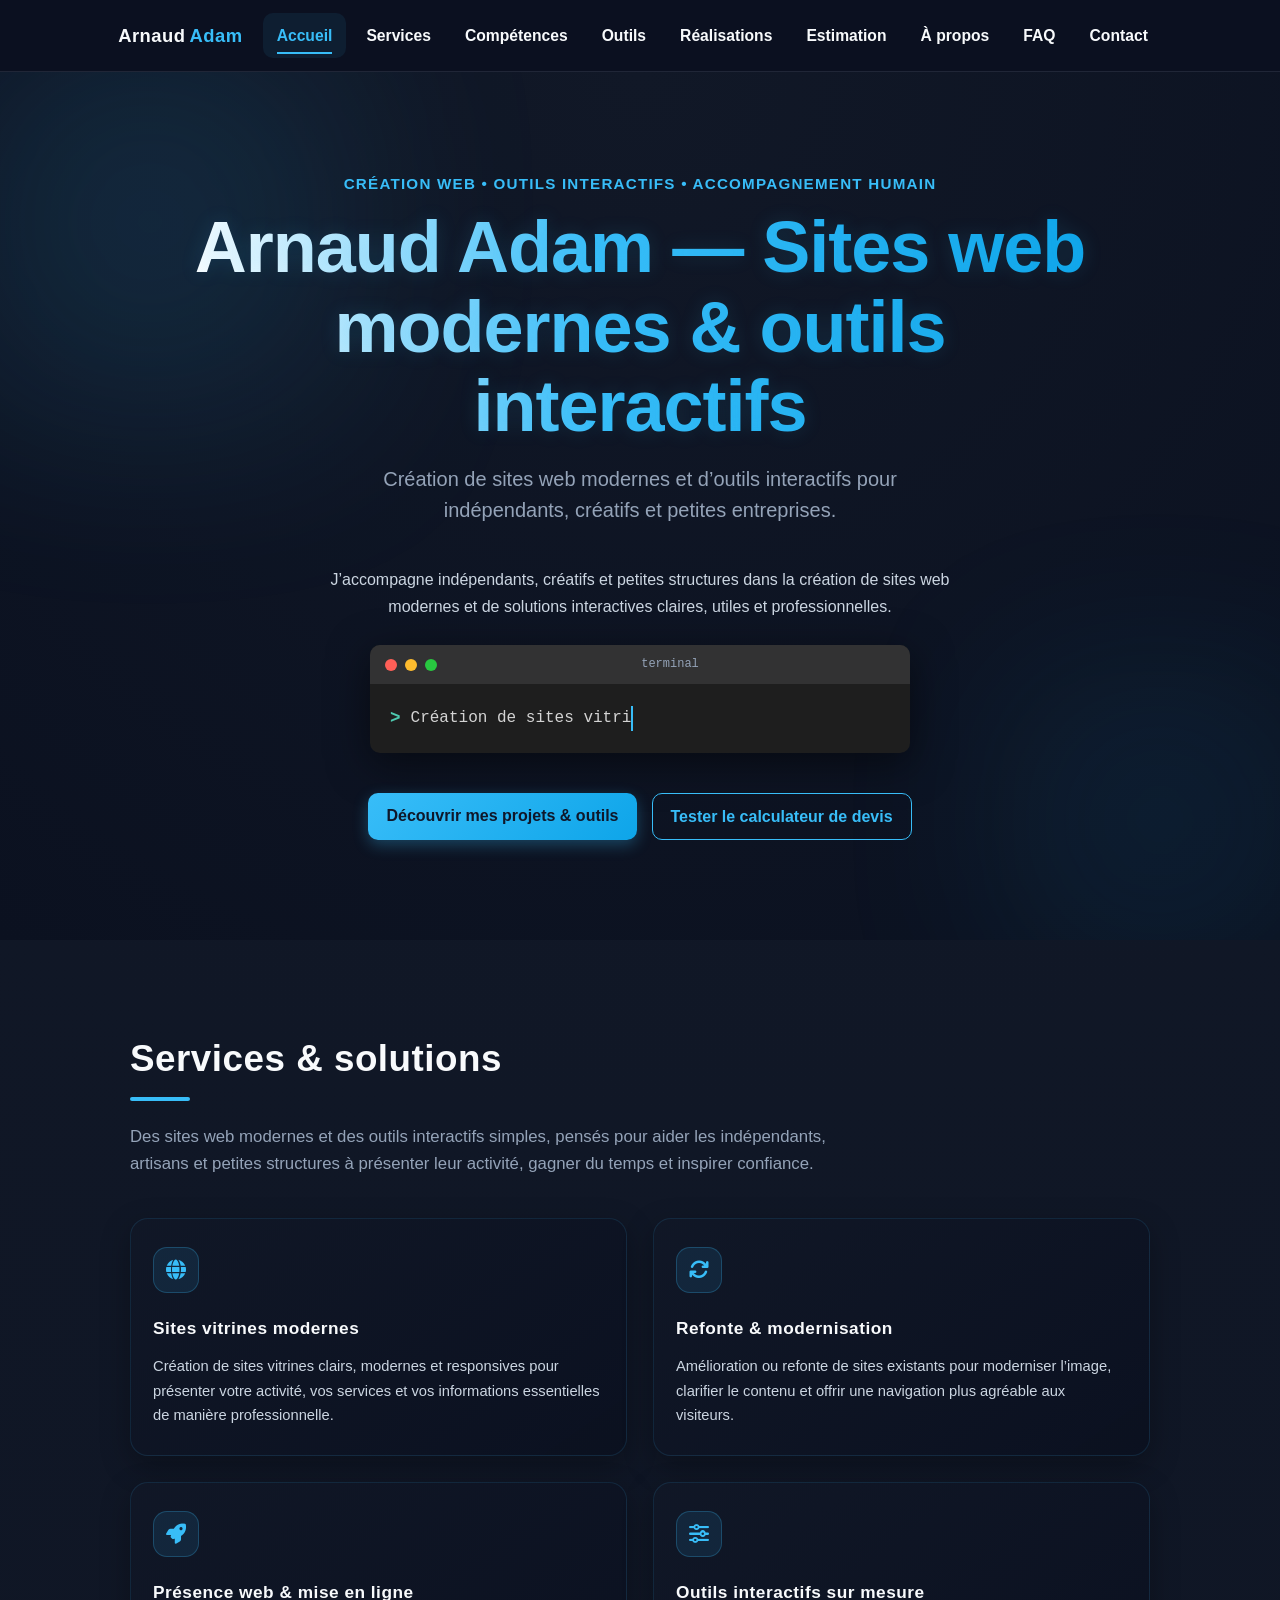
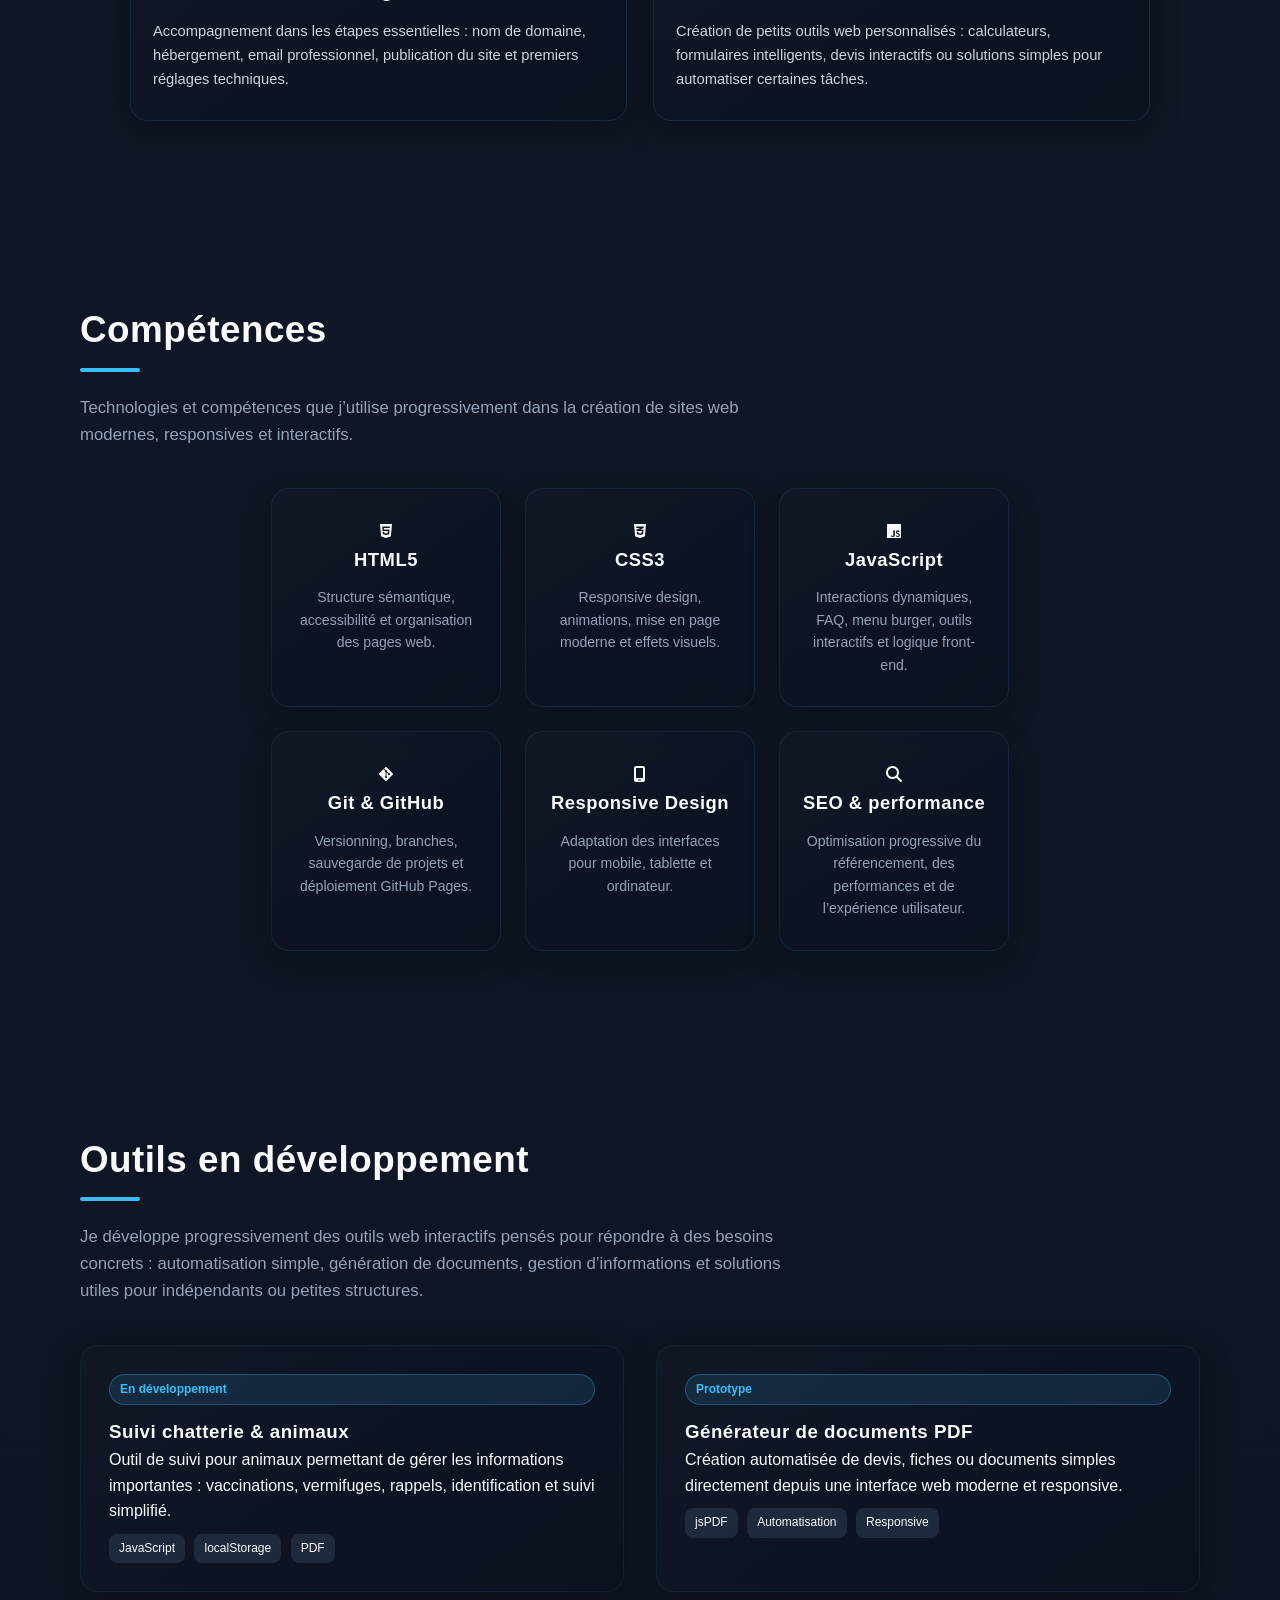
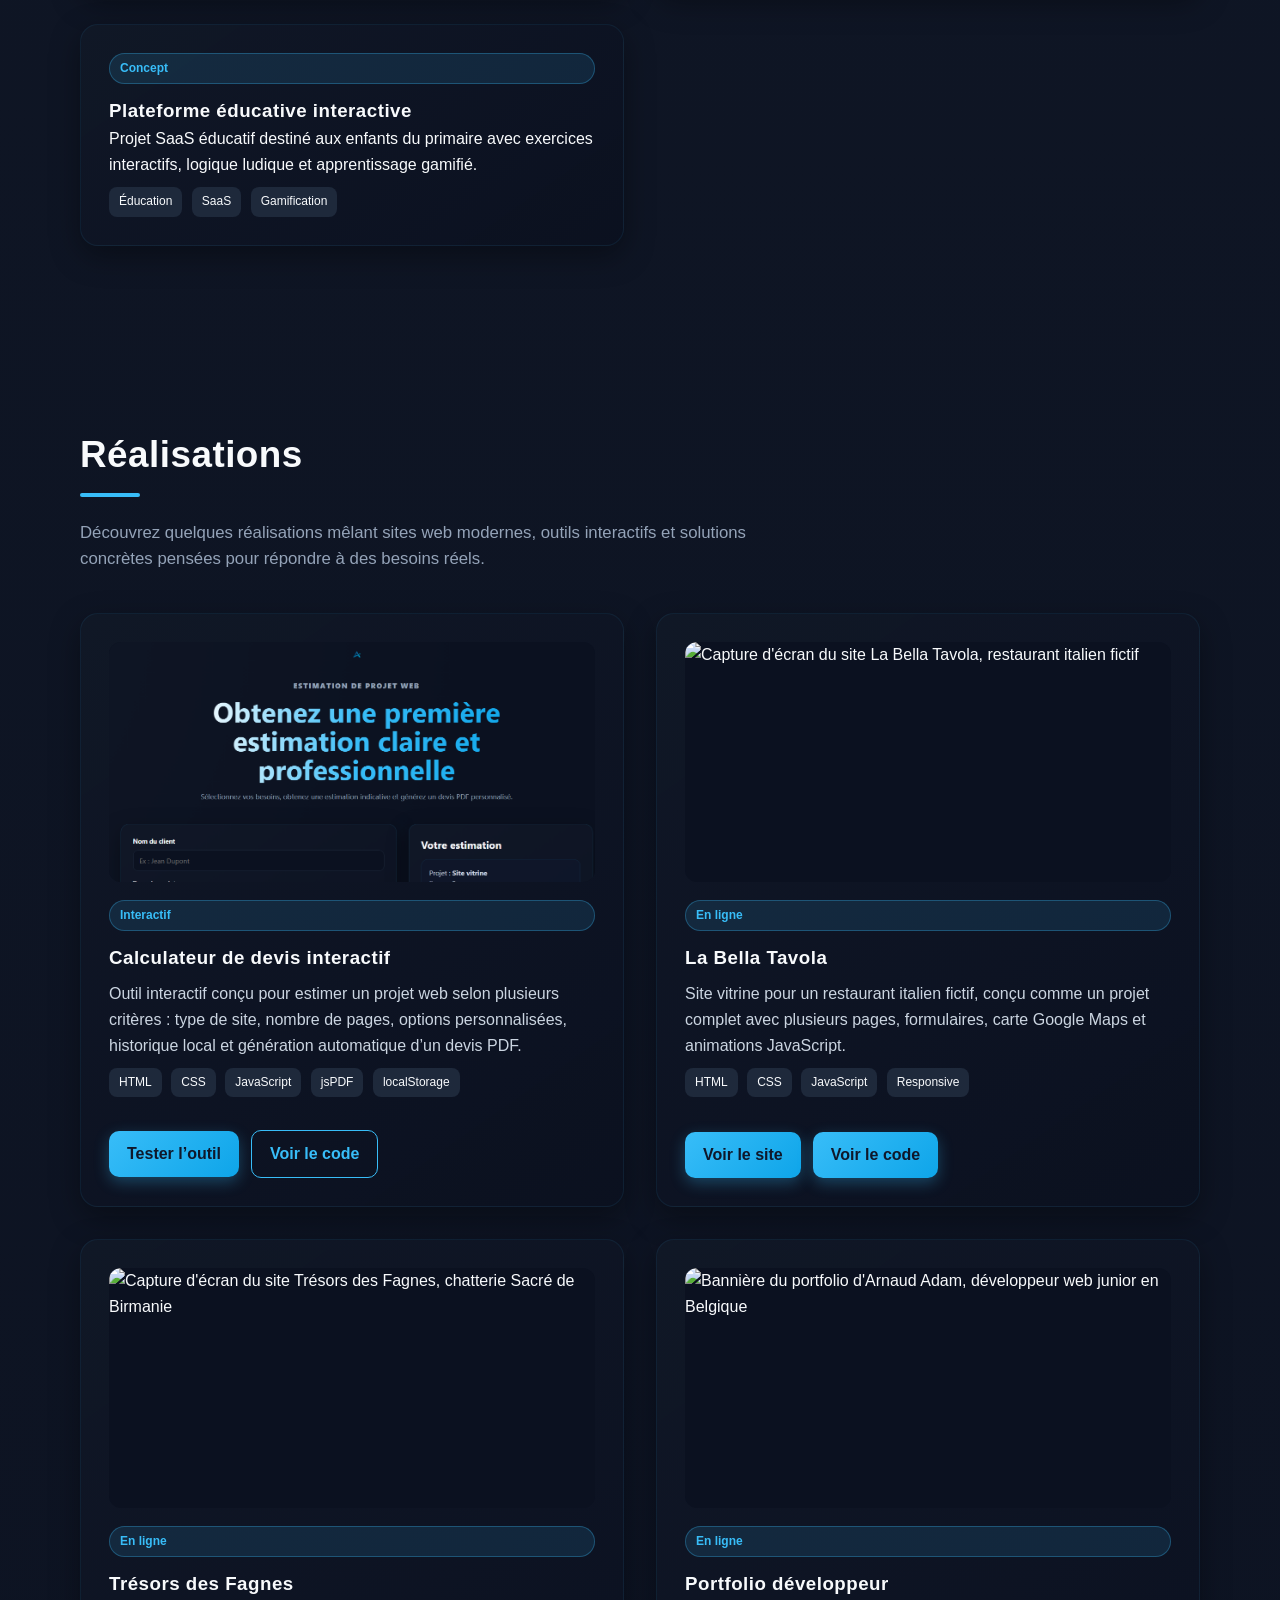
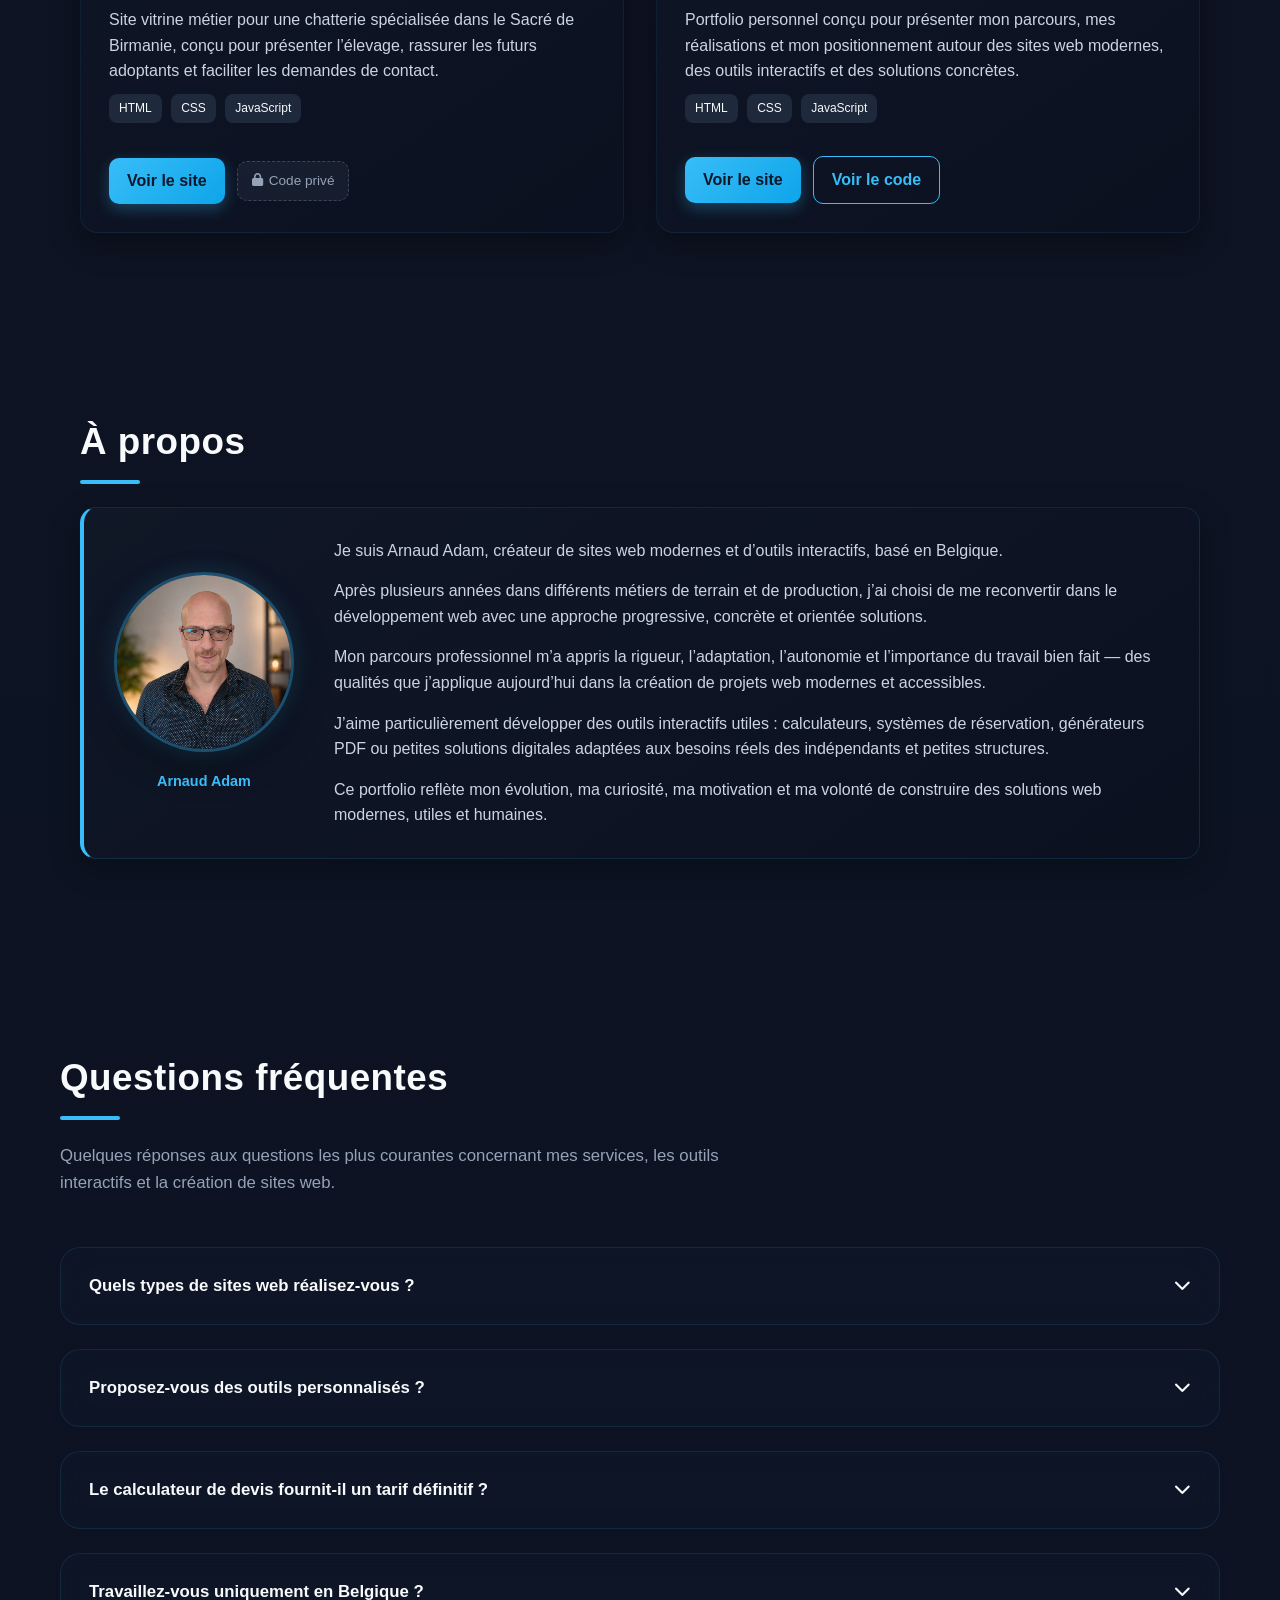
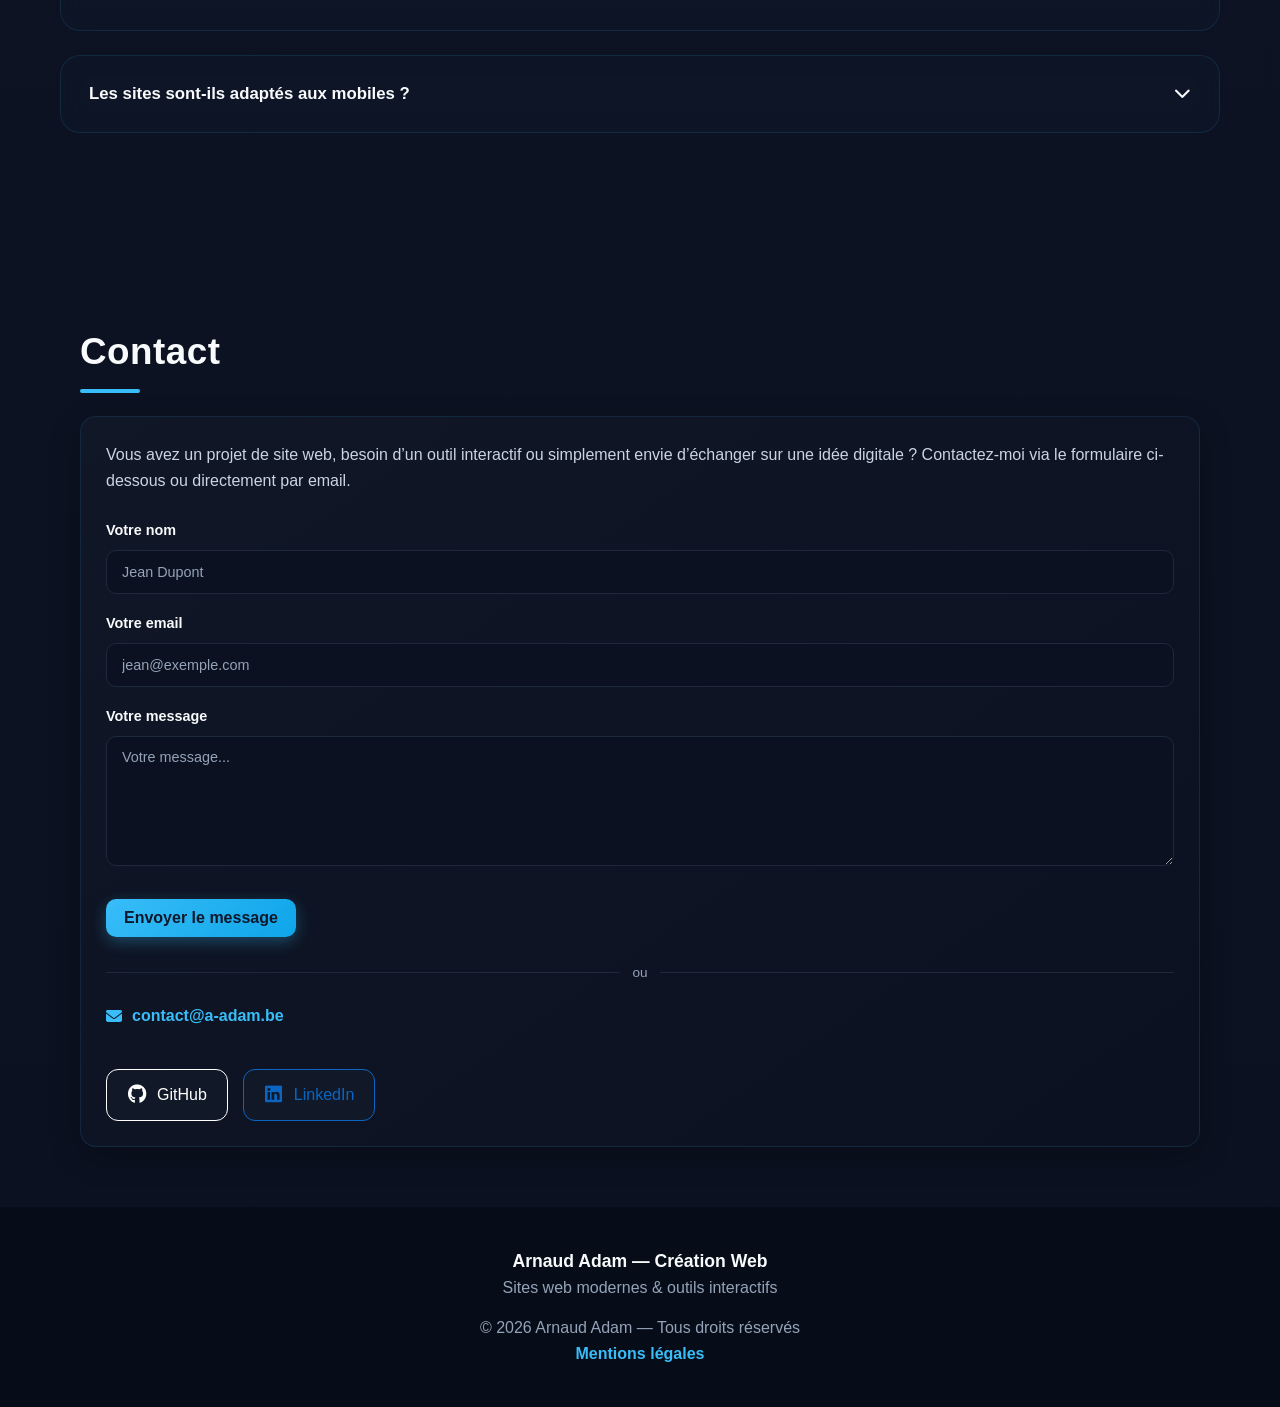
==== index.html @ 051782c7 "Ameliore le footer et la section contact" ====
<!DOCTYPE html>
<html lang="fr">

<head>
  <meta charset="UTF-8">
  <meta name="viewport" content="width=device-width, initial-scale=1.0">

  <title>Arnaud Adam — Création de sites web modernes et outils interactifs</title>

  <meta name="description"
    content="Création de sites web modernes et outils interactifs pour indépendants, créatifs et petites entreprises. Portfolio d’Arnaud Adam : projets web, design responsive et solutions digitales personnalisées.">

  <meta name="author" content="Arnaud Adam">
  <meta name="robots" content="index, follow">

  <link rel="canonical" href="https://a-adam.be/">

  <!-- Open Graph -->
  <meta property="og:title" content="Arnaud Adam — Développeur web junior en Belgique">
  <meta property="og:description"
    content="Création de sites web modernes et outils interactifs pour indépendants, créatifs et petites entreprises.">
  <meta property="og:type" content="website">
  <meta property="og:url" content="https://a-adam.be/">
  <meta property="og:image" content="https://a-adam.be/images/site-portfolio-preview.png">

  <!-- Twitter / X Card -->
  <meta name="twitter:card" content="summary_large_image">
  <meta name="twitter:title" content="Arnaud Adam — Sites web modernes & outils interactifs">
  <meta name="twitter:description"
    content="Création de sites web modernes et outils interactifs pour indépendants, créatifs et petites entreprises.">
  <meta name="twitter:image" content="https://a-adam.be/images/site-portfolio-preview.png">

  <link rel="icon" type="image/x-icon" href="favicon.ico">
  <link rel="preconnect" href="https://cdnjs.cloudflare.com">
  <link rel="dns-prefetch" href="https://cdnjs.cloudflare.com">
  <link rel="stylesheet" href="https://cdnjs.cloudflare.com/ajax/libs/font-awesome/6.5.0/css/all.min.css">
  <link rel="stylesheet" href="style.css">
</head>

<body>

  <nav class="navbar" aria-label="Navigation principale">
    <a href="#apropos" class="logo logo-text">
      Arnaud<span>Adam</span>
    </a>

    <button class="menu-toggle" aria-label="Ouvrir le menu">
      <i class="fa-solid fa-bars"></i>
    </button>

    <div class="nav-links">
      <a href="#accueil">Accueil</a>
      <a href="#services">Services</a>
      <a href="#competences">Compétences</a>
      <a href="#outils">Outils</a>
      <a href="#projets">Réalisations</a>
      <a href="devis.html">Estimation</a>
      <a href="#apropos">À propos</a>
      <a href="#faq">FAQ</a>
      <a href="#contact">Contact</a>
    </div>
  </nav>

  <header id="accueil" class="hero">
    <div class="hero-content">
      <p class="hero-kicker">Création web • Outils interactifs • Accompagnement humain</p>
      <h1 class="hero-title">Arnaud Adam — Sites web modernes & outils interactifs</h1>

      <p class="hero-subtitle">
        Création de sites web modernes et d’outils interactifs pour indépendants, créatifs et petites entreprises.
      </p>

      <p class="hero-description">
        J’accompagne indépendants, créatifs et petites structures dans la création
        de sites web modernes et de solutions interactives claires, utiles et professionnelles.
      </p>

      <div class="terminal">
        <div class="terminal-barre">
          <span class="terminal-point rouge"></span>
          <span class="terminal-point jaune"></span>
          <span class="terminal-point vert"></span>
          <span class="terminal-titre">terminal</span>
        </div>

        <div class="terminal-corps">
          <span class="terminal-prompt">&gt;</span>
          <span class="typing"></span>
        </div>
      </div>

      <div class="hero-buttons">
        <a href="#projets" class="btn hero-btn">Découvrir mes projets & outils</a>
        <a href="devis.html" class="btn btn-secondary">Tester le calculateur de devis</a>
      </div>
    </div>
  </header>

  <section id="services" class="services-section">
    <h2>Services & solutions</h2>
    <p class="section-intro">
      Des sites web modernes et des outils interactifs simples, pensés pour aider les indépendants,
      artisans et petites structures à présenter leur activité, gagner du temps et inspirer confiance.
    </p>

    <div class="services-grid">
      <article class="service-card">
        <div class="service-icon">
          <i class="fa-solid fa-globe"></i>
        </div>
        <h3>Sites vitrines modernes</h3>
        <p>
          Création de sites vitrines clairs, modernes et responsives pour présenter votre activité,
          vos services et vos informations essentielles de manière professionnelle.
        </p>
      </article>

      <article class="service-card">
        <div class="service-icon">
          <i class="fa-solid fa-arrows-rotate"></i>
        </div>
        <h3>Refonte & modernisation</h3>
        <p>
          Amélioration ou refonte de sites existants pour moderniser l’image, clarifier le contenu
          et offrir une navigation plus agréable aux visiteurs.
        </p>
      </article>

      <article class="service-card">
        <div class="service-icon">
          <i class="fa-solid fa-rocket"></i>
        </div>
        <h3>Présence web & mise en ligne</h3>
        <p>
          Accompagnement dans les étapes essentielles : nom de domaine, hébergement,
          email professionnel, publication du site et premiers réglages techniques.
        </p>
      </article>

      <article class="service-card">
        <div class="service-icon">
          <i class="fa-solid fa-sliders"></i>
        </div>
        <h3>Outils interactifs sur mesure</h3>
        <p>
          Création de petits outils web personnalisés : calculateurs, formulaires intelligents,
          devis interactifs ou solutions simples pour automatiser certaines tâches.
        </p>
      </article>
    </div>
  </section>

  <main>

    <section id="competences">
      <h2>Compétences</h2>

      <p class="section-intro">
        Technologies et compétences que j’utilise progressivement dans la création
        de sites web modernes, responsives et interactifs.
      </p>

      <div class="skills-grid">

        <article class="skill-card">
          <i class="fa-brands fa-html5"></i>
          <h3>HTML5</h3>
          <p>Structure sémantique, accessibilité et organisation des pages web.</p>
        </article>

        <article class="skill-card">
          <i class="fa-brands fa-css3-alt"></i>
          <h3>CSS3</h3>
          <p>Responsive design, animations, mise en page moderne et effets visuels.</p>
        </article>

        <article class="skill-card">
          <i class="fa-brands fa-js"></i>
          <h3>JavaScript</h3>
          <p>Interactions dynamiques, FAQ, menu burger, outils interactifs et logique front-end.</p>
        </article>

        <article class="skill-card">
          <i class="fa-brands fa-git-alt"></i>
          <h3>Git & GitHub</h3>
          <p>Versionning, branches, sauvegarde de projets et déploiement GitHub Pages.</p>
        </article>

        <article class="skill-card">
          <i class="fa-solid fa-mobile-screen"></i>
          <h3>Responsive Design</h3>
          <p>Adaptation des interfaces pour mobile, tablette et ordinateur.</p>
        </article>

        <article class="skill-card">
          <i class="fa-solid fa-magnifying-glass"></i>
          <h3>SEO & performance</h3>
          <p>Optimisation progressive du référencement, des performances et de l’expérience utilisateur.</p>
        </article>

      </div>
    </section>

    <section id="outils">
      <h2>Outils en développement</h2>

      <p class="section-intro">
        Je développe progressivement des outils web interactifs pensés pour répondre
        à des besoins concrets : automatisation simple, génération de documents,
        gestion d’informations et solutions utiles pour indépendants ou petites structures.
      </p>

      <div class="projects-grid">

        <article class="project-card">
          <span class="status">En développement</span>

          <h3>Suivi chatterie & animaux</h3>

          <p>
            Outil de suivi pour animaux permettant de gérer les informations importantes :
            vaccinations, vermifuges, rappels, identification et suivi simplifié.
          </p>

          <div class="tags">
            <span>JavaScript</span>
            <span>localStorage</span>
            <span>PDF</span>
          </div>
        </article>

        <article class="project-card">
          <span class="status">Prototype</span>

          <h3>Générateur de documents PDF</h3>

          <p>
            Création automatisée de devis, fiches ou documents simples directement
            depuis une interface web moderne et responsive.
          </p>

          <div class="tags">
            <span>jsPDF</span>
            <span>Automatisation</span>
            <span>Responsive</span>
          </div>
        </article>

        <article class="project-card">
          <span class="status">Concept</span>

          <h3>Plateforme éducative interactive</h3>

          <p>
            Projet SaaS éducatif destiné aux enfants du primaire avec exercices
            interactifs, logique ludique et apprentissage gamifié.
          </p>

          <div class="tags">
            <span>Éducation</span>
            <span>SaaS</span>
            <span>Gamification</span>
          </div>
        </article>

      </div>
    </section>

    <section id="projets">
      <h2>Réalisations</h2>
      <p class="section-intro">
        Découvrez quelques réalisations mêlant sites web modernes, outils interactifs
        et solutions concrètes pensées pour répondre à des besoins réels.
      </p>

      <div class="projects-grid">

        <!-- Carte 1 — Calculateur de devis -->
        <div class="card project-card">
          <div class="project-image">
            <img src="images/image-calculateur-devis.png"
              alt="Capture d'écran du calculateur de devis interactif pour projets web" loading="lazy" width="800"
              height="450">

            <div class="project-overlay">
              <a href="devis.html" class="overlay-btn">Tester l’outil</a>
            </div>
          </div>

          <span class="status">Interactif</span>

          <h3>Calculateur de devis interactif</h3>

          <p>
            Outil interactif conçu pour estimer un projet web selon plusieurs critères :
            type de site, nombre de pages, options personnalisées, historique local et
            génération automatique d’un devis PDF.
          </p>

          <div class="tags">
            <span>HTML</span>
            <span>CSS</span>
            <span>JavaScript</span>
            <span>jsPDF</span>
            <span>localStorage</span>
          </div>

          <div class="project-actions">
            <a href="devis.html" class="btn">Tester l’outil</a>

            <a href="https://github.com/adam-arnaud/portfolio" target="_blank" rel="noopener noreferrer"
              class="btn btn-secondary">
              Voir le code
            </a>
          </div>
        </div>

        <!--Carte 2 - La Bella Tavola  -->
        <div class="card project-card">
          <div class="project-image">
            <img src="images/site-la-bella-tavola.png"
              alt="Capture d'écran du site La Bella Tavola, restaurant italien fictif" loading="lazy" width="800"
              height="450">
            <div class="project-overlay">
              <a href="https://adam-arnaud.github.io/la-bella-tavola/" target="_blank" rel="noopener noreferrer"
                class="overlay-btn">Voir le site</a>
            </div>
          </div>
          <span class="status">En ligne</span>
          <h3>La Bella Tavola</h3>
          <p>
            Site vitrine pour un restaurant italien fictif, conçu comme un projet complet
            avec plusieurs pages, formulaires, carte Google Maps et animations JavaScript.
          </p>
          <div class="tags">
            <span>HTML</span>
            <span>CSS</span>
            <span>JavaScript</span>
            <span>Responsive</span>
          </div>
          <div class="project-actions">
            <a href="https://adam-arnaud.github.io/la-bella-tavola/" target="_blank" rel="noopener noreferrer"
              class="btn">Voir le site</a>
            <a href="https://github.com/adam-arnaud/la-bella-tavola" target="_blank" rel="noopener noreferrer"
              class="btn">Voir le code</a>
          </div>
        </div>

        <!-- Carte 3 — Trésors des Fagnes -->
        <div class="card project-card">
          <div class="project-image">
            <img src="images/site-tresors-des-fagnes.png"
              alt="Capture d'écran du site Trésors des Fagnes, chatterie Sacré de Birmanie" loading="lazy" width="800"
              height="450">
            <div class="project-overlay">
              <a href="https://adam-arnaud.github.io/tresors-des-fagnes/" target="_blank" rel="noopener noreferrer"
                class="overlay-btn">Voir le site</a>
            </div>
          </div>
          <span class="status">En ligne</span>
          <h3>Trésors des Fagnes</h3>
          <p>
            Site vitrine métier pour une chatterie spécialisée dans le Sacré de Birmanie,
            conçu pour présenter l’élevage, rassurer les futurs adoptants et faciliter les demandes de contact.
          </p>
          <div class="tags">
            <span>HTML</span>
            <span>CSS</span>
            <span>JavaScript</span>
          </div>
          <div class="project-actions">
            <a href="https://adam-arnaud.github.io/tresors-des-fagnes/" target="_blank" rel="noopener noreferrer"
              class="btn">Voir le site</a>
            <span class="badge-private" title="Le code source de ce projet n'est pas public">
              <i class="fa-solid fa-lock"></i> Code privé
            </span>
          </div>
        </div>

        <!-- Carte 4 — Portfolio développeur -->
        <div class="card project-card">
          <div class="project-image">
            <img src="images/site-portfolio-preview.png"
              alt="Bannière du portfolio d'Arnaud Adam, développeur web junior en Belgique" loading="lazy" width="800"
              height="450">
            <div class="project-overlay">
              <a href="https://github.com/adam-arnaud/portfolio" target="_blank" rel="noopener noreferrer"
                class="overlay-btn">Voir le code</a>
            </div>
          </div>
          <span class="status">En ligne</span>
          <h3>Portfolio développeur</h3>
          <p>
            Portfolio personnel conçu pour présenter mon parcours, mes réalisations et mon positionnement
            autour des sites web modernes, des outils interactifs et des solutions concrètes.
          <div class="tags">
            <span>HTML</span>
            <span>CSS</span>
            <span>JavaScript</span>
          </div>
          <div class="project-actions">
            <a href="https://a-adam.be" target="_blank" rel="noopener noreferrer" class="btn">Voir le site</a>
            <a href="https://github.com/adam-arnaud/portfolio" target="_blank" rel="noopener noreferrer"
              class="btn btn-secondary">Voir le code</a>
          </div>
        </div>

      </div><!-- fin projects-grid -->
    </section>

    <section id="apropos">
      <h2>À propos</h2>

      <div class="about-card about-layout">

        <div class="about-avatar">
          <img src="images/photo-arnaud-adam.jpg" alt="Portrait d'Arnaud Adam" class="about-photo">
          <p class="avatar-label">Arnaud Adam</p>
        </div>

        <div class="about-text">
          <p>
            Je suis Arnaud Adam, créateur de sites web modernes et d’outils interactifs, basé en Belgique.
          </p>

          <p>
            Après plusieurs années dans différents métiers de terrain et de production,
            j’ai choisi de me reconvertir dans le développement web avec une approche progressive,
            concrète et orientée solutions.
          </p>

          <p>
            Mon parcours professionnel m’a appris la rigueur, l’adaptation, l’autonomie
            et l’importance du travail bien fait — des qualités que j’applique aujourd’hui
            dans la création de projets web modernes et accessibles.
          </p>

          <p>
            J’aime particulièrement développer des outils interactifs utiles :
            calculateurs, systèmes de réservation, générateurs PDF ou petites solutions
            digitales adaptées aux besoins réels des indépendants et petites structures.
          </p>

          <p>
            Ce portfolio reflète mon évolution, ma curiosité, ma motivation et ma volonté
            de construire des solutions web modernes, utiles et humaines.
          </p>
        </div>

      </div>
    </section>

    <section id="faq" class="faq-section">
      <div class="container">
        <h2>Questions fréquentes</h2>

        <p class="section-intro">
          Quelques réponses aux questions les plus courantes concernant mes services,
          les outils interactifs et la création de sites web.
        </p>

        <div class="faq-list">

          <div class="faq-item">
            <button class="faq-question" type="button">
              <span>Quels types de sites web réalisez-vous ?</span>
              <i class="fa-solid fa-chevron-down"></i>
            </button>
            <div class="faq-answer">
              <p>
                Je crée principalement des sites vitrines modernes, portfolios,
                pages de présentation et outils interactifs pour indépendants,
                créatifs et petites entreprises.
              </p>
            </div>
          </div>

          <div class="faq-item">
            <button class="faq-question" type="button">
              <span>Proposez-vous des outils personnalisés ?</span>
              <i class="fa-solid fa-chevron-down"></i>
            </button>
            <div class="faq-answer">
              <p>
                Oui. Je développe également des outils web interactifs simples :
                calculateurs, systèmes de réservation, générateurs PDF ou solutions
                adaptées à des besoins spécifiques.
              </p>
            </div>
          </div>

          <div class="faq-item">
            <button class="faq-question" type="button">
              <span>Le calculateur de devis fournit-il un tarif définitif ?</span>
              <i class="fa-solid fa-chevron-down"></i>
            </button>
            <div class="faq-answer">
              <p>
                Non. Le calculateur donne une estimation indicative afin d’aider à
                mieux visualiser le budget d’un projet web avant discussion plus détaillée.
              </p>
            </div>
          </div>

          <div class="faq-item">
            <button class="faq-question" type="button">
              <span>Travaillez-vous uniquement en Belgique ?</span>
              <i class="fa-solid fa-chevron-down"></i>
            </button>
            <div class="faq-answer">
              <p>
                Non. Je peux également collaborer à distance avec des clients situés
                au Luxembourg, en France ou dans d’autres régions francophones.
              </p>
            </div>
          </div>

          <div class="faq-item">
            <button class="faq-question" type="button">
              <span>Les sites sont-ils adaptés aux mobiles ?</span>
              <i class="fa-solid fa-chevron-down"></i>
            </button>
            <div class="faq-answer">
              <p>
                Oui. Tous les projets sont conçus avec une approche responsive afin
                d’offrir une expérience agréable sur ordinateur, tablette et smartphone.
              </p>
            </div>
          </div>

        </div>

      </div>
      </div>
    </section>

    <section id="contact">
      <h2>Contact</h2>
      <div class="contact-card">
        <p>
          Vous avez un projet de site web, besoin d’un outil interactif ou simplement envie d’échanger
          sur une idée digitale ? Contactez-moi via le formulaire ci-dessous ou directement par email.
        </p>

        <form action="https://formspree.io/f/mwvygyep" method="POST" class="contact-form">
          <div class="form-group">
            <label for="nom">Votre nom</label>
            <input type="text" id="nom" name="nom" placeholder="Jean Dupont" required>
          </div>
          <div class="form-group">
            <label for="email">Votre email</label>
            <input type="email" id="email" name="_replyto" placeholder="jean@exemple.com" required>
          </div>
          <div class="form-group">
            <label for="message">Votre message</label>
            <textarea id="message" name="message" rows="5" placeholder="Votre message..." required></textarea>
          </div>
          <button type="submit" class="btn">Envoyer le message</button>
        </form>

        <div class="contact-divider">ou</div>

        <a href="mailto:contact@a-adam.be" class="contact-link">
          <i class="fa-solid fa-envelope"></i>
          contact@a-adam.be
        </a>

        <div class="socials">
          <a href="https://github.com/adam-arnaud" target="_blank" rel="noopener noreferrer" class="social github">
            <i class="fa-brands fa-github"></i>
            <span>GitHub</span>
          </a>
          <a href="https://www.linkedin.com/in/arnaud-adam-331537408/" target="_blank" rel="noopener noreferrer"
            class="social linkedin">
            <i class="fa-brands fa-linkedin"></i>
            <span>LinkedIn</span>
          </a>
        </div>
      </div>
    </section>

  </main>

  <footer>
    <p><strong>Arnaud Adam — Création Web</strong></p>

    <p>Sites web modernes & outils interactifs</p>

    <p class="footer-legal">
      © 2026 Arnaud Adam — Tous droits réservés
    </p>

    <p>
      <a href="mentions-legales.html">Mentions légales</a>
    </p>
  </footer>
  <!-- Bouton retour en haut -->
  <button class="btn-top" id="btnTop" aria-label="Retour en haut">
    <i class="fa-solid fa-arrow-up"></i>
  </button>

  <script src="script.js"></script>
</body>

</html>
---- style.css ----
:root {
  /* ---------- COULEURS ---------- */
  --couleur-principale: #38bdf8;
  --couleur-principale-fonce: #0ea5e9;
  --couleur-principale-claire: #7dd3fc;

  --bg-sombre: #0b1120;
  --bg-moyen: #111827;
  --bg-nav: rgba(11, 17, 32, 0.92);
  --bg-footer: #070d18;

  --bordure: #1e293b;
  --bordure-claire: rgba(56, 189, 248, 0.12);

  --texte: #f8fafc;
  --texte-discret: #94a3b8;
  --texte-carte: #cbd5e1;

  /* ---------- DIMENSIONS ---------- */
  --largeur-contenu: 1200px;
  /* sections principales en desktop */
  --largeur-navbar: 1280px;
  /* navbar légèrement plus large */
  --largeur-hero: 900px;
  /* hero centré aéré (Option A) */
  --hauteur-nav: 90px;
  /* hauteur réelle de la navbar */

  /* ---------- ESPACEMENTS ---------- */
  --espace-section: 90px;
  /* padding vertical des sections */
  --espace-section-mobile: 50px;
  /* padding vertical en mobile */

  /* ---------- AUTRES ---------- */
  --transition: 0.3s ease;
  --rayon-carte: 16px;
}

/* RESET */
* {
  margin: 0;
  padding: 0;
  box-sizing: border-box;
}

/* BASE */
html {
  scroll-behavior: smooth;
}

section,
header {
  scroll-margin-top: var(--hauteur-nav);
}

body {
  font-family: "Segoe UI", Arial, sans-serif;
  background: radial-gradient(circle at top, var(--bg-moyen), var(--bg-sombre));
  color: var(--texte);
  line-height: 1.6;
}

h1,
h2,
h3 {
  font-weight: 600;
  letter-spacing: 0.5px;
}

a {
  color: var(--couleur-principale);
  text-decoration: none;
  font-weight: 500;
  transition: var(--transition);
}

a:visited {
  color: var(--couleur-principale);
}

a:hover {
  color: #7dd3fc;
  text-decoration: underline;
}

/* NAVIGATION */
.navbar {
  position: sticky;
  top: 0;
  display: flex;
  align-items: center;
  justify-content: center;
  /* mobile : tout centré */
  gap: 20px;
  padding: 12px 20px;
  background: var(--bg-nav);
  backdrop-filter: blur(10px);
  border-bottom: 1px solid rgba(148, 163, 184, 0.15);
  z-index: 1000;
}

.navbar-inner {
  width: 100%;
  max-width: var(--largeur-navbar);
  display: flex;
  align-items: center;
  justify-content: center;
  /* mobile : empilé et centré */
  flex-wrap: wrap;
  gap: 12px;
}

.logo {
  display: flex;
  align-items: center;
  text-decoration: none;
}

.logo-text {
  color: #f8fafc;
  font-weight: 800;
  font-size: 1.1rem;
  letter-spacing: 0.5px;
}

.logo-text span {
  color: var(--couleur-principale);
  margin-left: 4px;
}

.logo-text:hover {
  color: #f8fafc;
  text-decoration: none;
}

.logo img {
  height: 60px;
  width: auto;
  display: block;
  transition: transform var(--transition);
}

.logo:hover img {
  transform: scale(1.05);
}

.nav-links {
  display: flex;
  gap: 8px;
  flex-wrap: wrap;
  justify-content: center;
}

.nav-links a {
  position: relative;
  color: var(--texte);
  text-decoration: none;
  font-weight: 600;
  font-size: 0.95rem;
  padding: 8px 14px;
  border-radius: 10px;
  transition: var(--transition);
}

.nav-links a:visited {
  color: var(--texte);
}

.nav-links a:hover {
  color: var(--couleur-principale);
  background: rgba(56, 189, 248, 0.08);
  text-decoration: none;
}

.nav-links a.active {
  color: var(--couleur-principale);
  background: rgba(56, 189, 248, 0.08);
}



.logo-text:hover {
  color: inherit;
  background: transparent;
}

.logo-text:hover span {
  color: var(--couleur-principale);
}

.nav-links a::after {
  content: "";
  position: absolute;
  width: 0;
  height: 2px;
  left: 14px;
  bottom: 4px;
  background: var(--couleur-principale);
  transition: var(--transition);
}

.nav-links a.active::after {
  width: calc(100% - 28px);
}

.nav-links a:hover::after {
  width: calc(100% - 28px);
}

.nav-links a:focus-visible {
  outline: 2px solid var(--couleur-principale);
  outline-offset: 2px;
}

.menu-toggle {
  display: none;
  background: transparent;
  border: none;
  color: var(--texte);
  font-size: 1.4rem;
  cursor: pointer;
  padding: 8px;
}

/* NAVIGATION — desktop (≥ 768px) */
@media (min-width: 768px) {
  .navbar-inner {
    justify-content: space-between;
    /* logo à gauche, liens à droite */
  }

  .logo img {
    height: 70px;
  }

  .nav-links {
    gap: 6px;
  }

  .nav-links a {
    font-size: 1rem;
    padding: 10px 16px;
  }
}

.navbar {
  min-height: 72px;
}

.logo-text {
  font-size: 1.15rem;
}

.nav-links a {
  font-size: 0.98rem;
  padding: 10px 14px;
}

.hero {
  min-height: calc(100vh - 72px);
  padding: 90px 20px 80px;
}

.hero-content {
  max-width: 820px;
}

.hero-kicker {
  margin-bottom: 18px !important;
}

.hero-title {
  max-width: 900px;
  margin-left: auto;
  margin-right: auto;
  font-size: clamp(3.2rem, 5vw, 4.6rem);
  line-height: 1.05;
}

.hero-subtitle {
  max-width: 650px;
  margin-left: auto;
  margin-right: auto;
  font-size: 1.25rem !important;
}

.hero-description {
  max-width: 680px;
  line-height: 1.7;
}

.terminal {
  margin-top: 10px;
}

/* HERO */
.hero {
  min-height: auto;
  display: flex;
  align-items: center;
  justify-content: center;
  text-align: center;
  background: radial-gradient(circle at top, var(--bg-moyen), var(--bg-sombre));
  position: relative;
  overflow: hidden;
  padding: 60px 20px;
}

.hero::before {
  content: "";
  position: absolute;
  width: 500px;
  height: 500px;
  background: radial-gradient(circle, rgba(56, 189, 248, 0.15), transparent);
  top: -100px;
  left: -100px;
  filter: blur(80px);
  pointer-events: none;
}

.hero::after {
  content: "";
  position: absolute;
  width: 400px;
  height: 400px;
  background: radial-gradient(circle, rgba(14, 165, 233, 0.1), transparent);
  bottom: -80px;
  right: -80px;
  filter: blur(70px);
  pointer-events: none;
}

.hero-content {
  position: relative;
  z-index: 1;
  width: 100%;
  max-width: var(--largeur-hero);
}

.hero-title {
  font-size: clamp(2.4rem, 7vw, 4.5rem);
  margin-bottom: 18px;
  font-weight: 800;
  letter-spacing: -1px;
  line-height: 1.1;
  background: linear-gradient(90deg,
      #ffffff 0%,
      var(--couleur-principale) 45%,
      var(--couleur-principale-fonce) 100%);
  -webkit-background-clip: text;
  background-clip: text;
  -webkit-text-fill-color: transparent;
  color: transparent;
  text-shadow: 0 0 20px rgba(56, 189, 248, 0.15);
  animation: fadeUp 0.9s ease forwards;
}

.hero-subtitle {
  font-size: 1.1rem;
  color: var(--texte-discret);
  margin-bottom: 30px;
  max-width: 640px;
  margin-left: auto;
  margin-right: auto;
  line-height: 1.55;
  opacity: 0;
  animation: fadeUp 0.9s ease 0.2s forwards;
}

.hero-buttons {
  display: flex;
  justify-content: center;
  gap: 15px;
  flex-wrap: wrap;
  opacity: 0;
  animation: fadeUp 0.9s ease 0.4s forwards;
}

.hero-kicker {
  color: var(--couleur-principale) !important;
  font-size: 0.95rem !important;
  font-weight: 700;
  letter-spacing: 0.08em;
  text-transform: uppercase;
  margin-bottom: 12px !important;
}

.hero-description {
  max-width: 620px;
  margin: 0 auto 25px;
  color: var(--texte-carte) !important;
  font-size: 1rem !important;
}

/* HERO — tablette (≥ 768px) */
@media (min-width: 768px) {
  .hero {
    min-height: 75vh;
    padding: 80px 30px;
  }

  .hero-subtitle {
    font-size: 1.2rem;
    margin-bottom: 35px;
  }
}

/* HERO — desktop large (≥ 1200px) */
@media (min-width: 1200px) {
  .hero {
    min-height: 80vh;
    padding: 100px 30px;
  }

  .hero-subtitle {
    font-size: 1.25rem;
    margin-bottom: 40px;
  }
}

/* TERMINAL */
.terminal {
  background: #1e1e1e;
  border-radius: 10px;
  overflow: hidden;
  margin: 0 auto 25px;
  max-width: 540px;
  box-shadow: 0 10px 40px rgba(0, 0, 0, 0.5);
  text-align: left;
}

.terminal-barre {
  background: #323233;
  padding: 10px 15px;
  display: flex;
  align-items: center;
  gap: 8px;
}

.terminal-point {
  width: 12px;
  height: 12px;
  border-radius: 50%;
}

.rouge {
  background: #ff5f57;
}

.jaune {
  background: #febc2e;
}

.vert {
  background: #28c840;
}

.terminal-titre {
  flex: 1;
  text-align: center;
  font-size: 0.75rem;
  color: #94a3b8;
  font-family: monospace;
}

.terminal-corps {
  padding: 20px;
  display: flex;
  align-items: center;
  gap: 10px;
  min-height: 60px;
  overflow: hidden;
}

.terminal-prompt {
  color: #4ec9b0;
  font-family: monospace;
  font-size: 1.1rem;
  font-weight: bold;
}

.typing {
  color: #d4d4d4;
  font-family: monospace;
  font-size: 1rem;
  border-right: 2px solid var(--couleur-principale);
  white-space: nowrap;
  overflow: hidden;
  animation: clignotement 0.7s step-end infinite;
}

/* SECTIONS */
section {
  max-width: var(--largeur-contenu);
  margin: auto;
  padding: var(--espace-section-mobile) 20px;
}

#contact {
  padding-bottom: 35px;
}

section h2 {
  margin-bottom: 25px;
  font-size: 1.7rem;
  position: relative;
  text-align: left;
}

section h2::after {
  content: "";
  width: 50px;
  height: 3px;
  background: var(--couleur-principale);
  position: absolute;
  left: 0;
  bottom: -10px;
  border-radius: 5px;
}

.section-intro {
  color: var(--texte-discret);
  margin-bottom: 30px;
  max-width: 720px;
  line-height: 1.6;
}

/* SECTIONS — tablette (≥ 768px) */
@media (min-width: 768px) {
  section {
    padding: 70px 30px;
  }

  section h2 {
    font-size: 2rem;
    margin-bottom: 30px;
  }

  section h2::after {
    width: 60px;
    height: 4px;
    bottom: -12px;
  }

  .section-intro {
    font-size: 1.05rem;
    margin-bottom: 40px;
  }
}

/* SECTIONS — desktop large (≥ 1200px) */
@media (min-width: 1200px) {
  section {
    padding: var(--espace-section) 40px;
  }

  section h2 {
    font-size: 2.3rem;
    margin-bottom: 35px;
  }
}

/* BOUTONS */
.btn {
  display: inline-block;
  margin-top: 15px;
  padding: 10px 18px;
  background: linear-gradient(135deg, var(--couleur-principale), var(--couleur-principale-fonce));
  color: #0f172a;
  border: none;
  border-radius: 10px;
  font-family: inherit;
  font-size: 1rem;
  font-weight: bold;
  text-decoration: none;
  cursor: pointer;
  transition: all var(--transition);
  box-shadow: 0 5px 15px rgba(56, 189, 248, 0.3);
}

.btn:visited {
  color: #0f172a;
}

.btn:hover {
  color: #0f172a;
  text-decoration: none;
  transform: translateY(-3px) scale(1.03);
  box-shadow: 0 10px 25px rgba(56, 189, 248, 0.5);
}

.btn:active {
  transform: scale(0.97);
}

.btn:focus-visible {
  outline: 3px solid var(--couleur-principale);
  outline-offset: 3px;
}

.btn-secondary {
  background: transparent;
  color: var(--couleur-principale);
  border: 1px solid var(--couleur-principale);
  box-shadow: none;
}

.btn-secondary:visited {
  color: var(--couleur-principale);
}

.btn-secondary:hover {
  color: var(--couleur-principale);
  background: rgba(56, 189, 248, 0.1);
  box-shadow: 0 10px 25px rgba(56, 189, 248, 0.25);
}

.btn:disabled,
.btn[aria-disabled="true"] {
  opacity: 0.5;
  cursor: not-allowed;
  transform: none;
  box-shadow: none;
  pointer-events: none;
}

/* CARTES */
.card {
  position: relative;
  overflow: hidden;
  background: linear-gradient(145deg, var(--bg-moyen), var(--bg-sombre));
  border: 1px solid var(--bordure);
  border-radius: var(--rayon-carte);
  padding: 20px;
  transition: var(--transition);
}

.card p {
  color: var(--texte-carte);
  margin-top: 8px;
}

/* SERVICES */
.services-section {
  max-width: 1100px;
}

.services-grid {
  display: grid;
  grid-template-columns: repeat(2, 1fr);
  gap: 26px;
  margin-top: 35px;
}

.service-card {
  position: relative;
  overflow: hidden;
  background: linear-gradient(145deg, rgba(17, 24, 39, 0.96), rgba(11, 17, 32, 0.98));
  border: 1px solid rgba(56, 189, 248, 0.12);
  border-radius: 18px;
  padding: 28px 22px;
  transition: transform 0.35s ease,
    box-shadow 0.35s ease,
    border-color 0.35s ease;
  box-shadow: 0 10px 30px rgba(0, 0, 0, 0.28);
}

.service-card::before {
  content: "";
  position: absolute;
  width: 180px;
  height: 180px;
  top: -70px;
  right: -70px;
  background: radial-gradient(circle, rgba(56, 189, 248, 0.14), transparent 65%);
  opacity: 0;
  transition: opacity 0.35s ease;
}

.service-card:hover {
  transform: translateY(-8px);
  border-color: rgba(56, 189, 248, 0.35);
  box-shadow:
    0 18px 45px rgba(0, 0, 0, 0.42),
    0 0 25px rgba(56, 189, 248, 0.08);
}

.service-card:hover::before {
  opacity: 1;
}

.service-icon {
  width: 46px;
  height: 46px;
  display: flex;
  align-items: center;
  justify-content: center;
  margin-bottom: 22px;
  border-radius: 14px;
  background: rgba(56, 189, 248, 0.1);
  color: var(--couleur-principale);
  border: 1px solid rgba(56, 189, 248, 0.25);
  font-size: 1.25rem;
}

.service-card h3 {
  margin-bottom: 12px;
  font-size: 1.08rem;
  color: var(--texte);
}

.service-card p {
  color: var(--texte-carte);
  font-size: 0.92rem;
  line-height: 1.65;
}

/* PROJETS */
.projects-grid {
  display: grid;
  grid-template-columns: 1fr;
  gap: 24px;
  align-items: stretch;
}

.project-card {
  display: flex;
  flex-direction: column;
  position: relative;
  overflow: hidden;
  background: linear-gradient(145deg, rgba(17, 24, 39, 0.95), rgba(11, 17, 32, 0.98));
  border: 1px solid rgba(56, 189, 248, 0.08);
  border-radius: 18px;
  padding: 22px;
  transition: transform 0.35s ease,
    box-shadow 0.35s ease,
    border-color 0.35s ease;
  box-shadow: 0 10px 30px rgba(0, 0, 0, 0.35);
}

.project-card::before {
  content: "";
  position: absolute;
  inset: 0;
  background: radial-gradient(circle at top right, rgba(56, 189, 248, 0.08), transparent 45%);
  opacity: 0;
  transition: opacity 0.35s ease;
  pointer-events: none;
}

.project-card:hover {
  transform: translateY(-10px);
  border-color: rgba(56, 189, 248, 0.25);
  box-shadow:
    0 20px 50px rgba(0, 0, 0, 0.45),
    0 0 25px rgba(56, 189, 248, 0.08);
}

.project-card:hover::before {
  opacity: 1;
}

.project-image {
  position: relative;
  height: 200px;
  border-radius: 12px;
  overflow: hidden;
  margin-bottom: 18px;
  background: var(--bg-sombre);
}

.project-image img {
  width: 100%;
  height: 100%;
  object-fit: cover;
  object-position: top center;
  transition: 0.4s ease;
}

.project-overlay {
  position: absolute;
  inset: 0;
  background: rgba(15, 23, 42, 0.85);
  display: flex;
  justify-content: center;
  align-items: center;
  opacity: 0;
  transition: var(--transition);
}

.overlay-btn {
  padding: 10px 18px;
  background: var(--couleur-principale);
  color: var(--bg-sombre);
  border-radius: 10px;
  font-family: inherit;
  font-size: 1rem;
  font-weight: bold;
  transform: translateY(10px);
  opacity: 0;
  transition: var(--transition);
  text-decoration: none;
}

.overlay-btn:visited,
.overlay-btn:hover {
  color: var(--bg-sombre);
  text-decoration: none;
}

.project-card:hover img {
  transform: scale(1.08);
}

.project-card:hover .project-overlay {
  opacity: 1;
}

.project-card:hover .overlay-btn {
  opacity: 1;
  transform: translateY(0);
}

.status {
  display: inline-block;
  margin-bottom: 12px;
  padding: 5px 10px;
  background: rgba(56, 189, 248, 0.12);
  color: var(--couleur-principale);
  border: 1px solid rgba(56, 189, 248, 0.3);
  border-radius: 999px;
  font-size: 0.75rem;
  font-weight: 600;
}

.tags span {
  display: inline-block;
  background: var(--bordure);
  color: var(--texte);
  padding: 5px 10px;
  margin-right: 5px;
  margin-top: 10px;
  border-radius: 8px;
  font-size: 0.75rem;
}

.project-actions {
  display: flex;
  gap: 12px;
  flex-wrap: wrap;
  align-items: center;
  margin-top: auto;
  padding-top: 18px;
}

/* PROJETS — tablette (≥ 768px) */
@media (min-width: 768px) {
  .projects-grid {
    grid-template-columns: repeat(2, 1fr);
    gap: 28px;
  }

  .project-card {
    padding: 24px;
  }

  .project-image {
    height: 210px;
  }
}

/* PROJETS — desktop large (≥ 1200px) */
@media (min-width: 1200px) {
  .projects-grid {
    gap: 32px;
  }

  .project-card {
    padding: 28px;
  }

  .project-image {
    height: 240px;
  }
}

/* COMPÉTENCES */
.skills-grid {
  display: flex;
  flex-wrap: wrap;
  justify-content: center;
  gap: 24px;
  margin-top: 35px;
  max-width: 850px;
  margin-left: auto;
  margin-right: auto;
}

.skill-card {
  flex: 0 1 230px;
  position: relative;
  overflow: hidden;
  background: linear-gradient(145deg, rgba(17, 24, 39, 0.95), rgba(11, 17, 32, 0.98));
  border: 1px solid rgba(56, 189, 248, 0.1);
  border-radius: 18px;
  padding: 30px 22px;
  text-align: center;
  transition: transform 0.35s ease,
    box-shadow 0.35s ease,
    border-color 0.35s ease;
  box-shadow: 0 10px 30px rgba(0, 0, 0, 0.28);
}

.skill-card::before {
  content: "";
  position: absolute;
  width: 180px;
  height: 180px;
  background: radial-gradient(circle, rgba(56, 189, 248, 0.12), transparent 65%);
  top: -70px;
  right: -70px;
  opacity: 0;
  transition: opacity 0.35s ease;
}

.skill-card:hover {
  transform: translateY(-8px);
  border-color: rgba(56, 189, 248, 0.35);
  box-shadow:
    0 18px 45px rgba(0, 0, 0, 0.42),
    0 0 25px rgba(56, 189, 248, 0.08);
}

.skill-card:hover::before {
  opacity: 1;
}

.skill-icon {
  font-size: 2.7rem;
  margin-bottom: 18px;
  display: block;
  transition: transform 0.35s ease, filter 0.35s ease;
}

.skill-card:hover .skill-icon {
  transform: scale(1.12) rotate(-3deg);
  filter: drop-shadow(0 0 12px rgba(56, 189, 248, 0.35));
}

.skill-card h3 {
  font-size: 1.15rem;
  margin-bottom: 12px;
  color: var(--texte);
}

.skill-level {
  display: inline-block;
  padding: 5px 14px;
  background: rgba(56, 189, 248, 0.1);
  color: var(--couleur-principale);
  border: 1px solid rgba(56, 189, 248, 0.35);
  border-radius: 999px;
  font-size: 0.75rem;
  font-weight: 700;
  margin-bottom: 14px;
}

.skill-card p {
  font-size: 0.88rem;
  color: var(--texte-discret);
  line-height: 1.6;
  margin-top: 12px;
}

/* À PROPOS */
.about-card {
  background: linear-gradient(145deg, rgba(17, 24, 39, 0.95), rgba(11, 17, 32, 0.98));
  border: 1px solid rgba(56, 189, 248, 0.12);
  border-left: 4px solid var(--couleur-principale);
  border-radius: var(--rayon-carte);
  padding: 30px;
  margin-top: 20px;
  box-shadow: 0 10px 30px rgba(0, 0, 0, 0.25);
  transition: var(--transition);
}

.about-card:hover {
  transform: translateY(-5px);
  box-shadow: 0 15px 40px rgba(0, 0, 0, 0.4);
}

.about-layout {
  display: flex;
  gap: 40px;
  align-items: center;
}

.about-avatar {
  flex-shrink: 0;
  text-align: center;
}

.about-photo {
  width: 180px;
  height: 180px;
  object-fit: cover;
  border-radius: 50%;
  border: 3px solid rgba(56, 189, 248, 0.35);
  box-shadow:
    0 0 25px rgba(56, 189, 248, 0.18),
    0 15px 35px rgba(0, 0, 0, 0.35);
  transition: all 0.35s ease;
}

.about-photo:hover {
  transform: scale(1.03);
  box-shadow:
    0 0 35px rgba(56, 189, 248, 0.25),
    0 20px 45px rgba(0, 0, 0, 0.45);
}

.avatar-label {
  margin-top: 10px !important;
  font-weight: 600;
  color: var(--couleur-principale) !important;
  font-size: 0.9rem;
}

.about-card p {
  color: var(--texte-carte);
  margin-bottom: 15px;
}

.about-card p:last-child {
  margin-bottom: 0;
}

/* CONTACT */
.contact-card {
  background: linear-gradient(145deg, rgba(17, 24, 39, 0.95), rgba(11, 17, 32, 0.98));
  border: 1px solid rgba(56, 189, 248, 0.12);
  border-radius: var(--rayon-carte);
  padding: 25px;
  box-shadow: 0 10px 30px rgba(0, 0, 0, 0.25);
}

.contact-card p {
  color: var(--texte-carte);
  margin-bottom: 15px;
}

.contact-form {
  margin: 25px 0;
}

.form-group {
  display: flex;
  flex-direction: column;
  gap: 8px;
  margin-bottom: 18px;
}

.form-group label {
  font-size: 0.9rem;
  font-weight: 600;
  color: var(--texte);
}

.form-group input,
.form-group textarea {
  padding: 12px 15px;
  background: var(--bg-sombre);
  border: 1px solid var(--bordure);
  border-radius: 10px;
  color: var(--texte);
  font-family: inherit;
  font-size: 1rem;
  transition: var(--transition);
  outline: none;
}

.form-group textarea {
  resize: vertical;
  min-height: 130px;
}

.form-group input:focus,
.form-group textarea:focus {
  border-color: var(--couleur-principale);
  box-shadow: 0 0 0 3px rgba(56, 189, 248, 0.15);
}

.form-group input::placeholder,
.form-group textarea::placeholder {
  color: var(--texte-discret);
  font-size: 0.9rem;
}

.contact-divider {
  display: flex;
  align-items: center;
  gap: 12px;
  margin: 20px 0;
  color: var(--texte-discret);
  font-size: 0.85rem;
}

.contact-divider::before,
.contact-divider::after {
  content: "";
  flex: 1;
  height: 1px;
  background: var(--bordure);
}

.contact-link {
  display: inline-flex;
  align-items: center;
  gap: 10px;
  color: var(--couleur-principale);
  text-decoration: none;
  font-weight: 600;
  transition: var(--transition);
  margin-bottom: 20px;
}

.contact-link:visited {
  color: var(--couleur-principale);
}

.contact-link:hover {
  color: #7dd3fc;
  text-decoration: underline;
}

/* RÉSEAUX SOCIAUX */
.socials {
  display: flex;
  gap: 15px;
  flex-wrap: wrap;
  margin-top: 20px;
}

.social {
  position: relative;
  display: flex;
  align-items: center;
  gap: 10px;
  padding: 12px 20px;
  background: var(--bg-moyen);
  border-radius: 12px;
  text-decoration: none;
  color: var(--texte);
  transition: all var(--transition);
  overflow: hidden;
}

.social:visited {
  color: var(--texte);
}

.github {
  border: 1px solid #ffffff;
  color: #ffffff;
}

.github:visited {
  color: #ffffff;
}

.github:hover {
  background: #111;
  border-color: #111;
  color: #ffffff;
  text-decoration: none;
}

.linkedin {
  border: 1px solid #0a66c2;
  color: #0a66c2;
}

.linkedin:visited {
  color: #0a66c2;
}

.linkedin:hover {
  background: #0a66c2;
  color: #ffffff;
  text-decoration: none;
}

.social:hover {
  transform: translateY(-5px) scale(1.05);
  box-shadow: 0 10px 30px rgba(0, 0, 0, 0.5);
}

.social i {
  font-size: 1.2rem;
  width: 20px;
  text-align: center;
}

.footer-links {
  display: flex;
  justify-content: center;
  gap: 24px;
  flex-wrap: wrap;
  margin: 20px 0;
}

.footer-links a {
  color: var(--couleur-principale);
  text-decoration: none;
}

.footer-links a:hover {
  text-decoration: underline;
}

.footer-legal {
  margin-top: 15px;
}

footer strong {
  font-size: 1.1rem;
  color: var(--texte);
}

/* FOOTER */
footer {
  text-align: center;
  padding: 40px;
  background: var(--bg-footer);
  color: var(--texte-discret);
  margin-top: 25px;
}

footer a {
  color: var(--couleur-principale);
  font-weight: 600;
}

footer a:visited {
  color: var(--couleur-principale);
}

footer a:hover {
  color: #7dd3fc;
  text-decoration: underline;
}

/* BOUTON RETOUR EN HAUT */
.btn-top {
  position: fixed;
  bottom: 30px;
  right: 30px;
  width: 45px;
  height: 45px;
  border-radius: 50%;
  background: linear-gradient(135deg, var(--couleur-principale), var(--couleur-principale-fonce));
  color: var(--bg-sombre);
  border: none;
  cursor: pointer;
  font-size: 1.1rem;
  display: flex;
  align-items: center;
  justify-content: center;
  box-shadow: 0 5px 15px rgba(56, 189, 248, 0.3);
  transition: var(--transition);
  opacity: 0;
  visibility: hidden;
  transform: translateY(20px);
}

.btn-top.visible {
  opacity: 1;
  visibility: visible;
  transform: translateY(0);
}

.btn-top:hover {
  transform: translateY(-3px);
  box-shadow: 0 10px 25px rgba(56, 189, 248, 0.5);
}

/* ANIMATIONS */
@keyframes clignotement {

  0%,
  100% {
    border-color: var(--couleur-principale);
  }

  50% {
    border-color: transparent;
  }
}

@keyframes fadeUp {
  from {
    opacity: 0;
    transform: translateY(25px);
  }

  to {
    opacity: 1;
    transform: translateY(0);
  }
}

/* Phase 1 — Badge code privé (sera réorganisé en Phase 2) */
.badge-private {
  display: inline-flex;
  align-items: center;
  gap: 6px;
  padding: 8px 14px;
  margin-top: 15px;
  background: rgba(148, 163, 184, 0.08);
  color: var(--texte-discret);
  border: 1px dashed rgba(148, 163, 184, 0.3);
  border-radius: 10px;
  font-size: 0.85rem;
  font-weight: 500;
}

.badge-private i {
  font-size: 0.8rem;
}

/* Logo navbar — couleurs fixes même au survol */
.navbar .logo.logo-text {
  color: #f8fafc;
  background: transparent;
  text-decoration: none;
}

.navbar .logo.logo-text span {
  color: var(--couleur-principale);
}

.navbar .logo.logo-text:hover,
.navbar .logo.logo-text:visited,
.navbar .logo.logo-text:focus {
  color: #f8fafc;
  background: transparent;
  text-decoration: none;
}

.navbar .logo.logo-text:hover span,
.navbar .logo.logo-text:visited span,
.navbar .logo.logo-text:focus span {
  color: var(--couleur-principale);
}

/* ===== FAQ ===== */

.faq-section {
  padding: 100px 20px;
}

.faq-list {
  display: flex;
  flex-direction: column;
  gap: 24px;
  margin-top: 50px;
}

.faq-item {
  background: rgba(15, 23, 42, 0.65);
  border: 1px solid rgba(56, 189, 248, 0.12);
  border-radius: 20px;
  padding: 28px;
  backdrop-filter: blur(12px);
  transition: transform 0.25s ease, border-color 0.25s ease;
}

.faq-item:hover {
  transform: translateY(-4px);
  border-color: rgba(56, 189, 248, 0.35);
}

.faq-item h3 {
  color: var(--cyan);
  margin-bottom: 12px;
  font-size: 1.1rem;
}

.faq-item p {
  color: var(--text-light);
  line-height: 1.7;
}

/* ===== FAQ Accordéon ===== */

.faq-question {
  width: 100%;
  background: transparent;
  border: none;
  color: var(--text-light);
  display: flex;
  justify-content: space-between;
  align-items: center;
  gap: 20px;
  font-size: 1.05rem;
  font-weight: 600;
  cursor: pointer;
  text-align: left;
}

.faq-question i {
  color: var(--cyan);
  transition: transform 0.3s ease;
}

.faq-item.active .faq-question i {
  transform: rotate(180deg);
}

.faq-answer {
  max-height: 0;
  overflow: hidden;
  transition: max-height 0.35s ease;
}

.faq-answer p {
  padding-top: 18px;
}

/* =============================================
   Animations apparition scroll
============================================= */

.reveal {
  opacity: 0;
  transform: translateY(35px);
  transition: opacity 0.7s ease, transform 0.7s ease;
}

.reveal.visible {
  opacity: 1;
  transform: translateY(0);
}

/* RESPONSIVE MOBILE */
@media (max-width: 600px) {

  .navbar {
    flex-direction: column;
    align-items: center;
    justify-content: center;
    gap: 8px;
    padding: 10px 12px;
  }

  .logo img {
    height: 52px;
  }

  .menu-toggle {
    display: block;
  }

  .nav-links {
    display: none;
    width: 100%;
    flex-direction: column;
    align-items: center;
    gap: 7px;
    padding: 4px 0 6px;
    transition: all 0.3s ease;
  }

  .nav-links.active {
    display: flex;
    animation: fadeMenu 0.3s ease;
  }

  .nav-links a {
    flex: 0 0 auto;
    font-size: 0.72rem;
    padding: 7px 9px;
    background: rgba(56, 189, 248, 0.06);
    border: 1px solid rgba(56, 189, 248, 0.12);
    border-radius: 8px;
  }

  .hero {
    min-height: auto;
    padding: 62px 18px 45px;
  }

  .hero-content {
    max-width: 100%;
  }

  .hero-title {
    font-size: clamp(2rem, 10vw, 2.7rem);
    line-height: 1.08;
  }

  .hero-subtitle {
    font-size: 1rem;
    margin-bottom: 20px;
  }

  .hero-buttons {
    flex-direction: column;
    align-items: center;
    gap: 12px;
  }

  .hero-buttons .btn {
    width: auto;
    min-width: 220px;
    text-align: center;
  }

  .terminal {
    max-width: 100%;
    margin: 0 auto 24px;
  }

  .terminal-corps {
    padding: 14px;
    min-height: 58px;
  }

  .typing {
    font-size: 0.82rem;
    white-space: normal;
    line-height: 1.4;
  }

  .project-actions,
  .socials {
    flex-direction: column;
    align-items: stretch;
  }

  .project-actions .btn,
  .socials .social {
    width: 100%;
    justify-content: center;
    text-align: center;
  }

  .skills-grid {
    flex-direction: column;
    align-items: center;
    max-width: 100%;
  }

  .skill-card {
    width: 100%;
    max-width: 340px;
  }

  .about-card {
    padding: 22px;
  }

  .about-layout {
    flex-direction: column;
    align-items: center;
    text-align: center;
    gap: 25px;
  }

  .about-photo {
    width: 155px;
    height: 155px;
  }

  .contact-card {
    padding: 22px;
  }

  .btn-top {
    right: 18px;
    bottom: 18px;
    width: 42px;
    height: 42px;
  }

  .hero {
    padding: 58px 18px 45px;
  }

  .logo-text {
    font-size: 1rem;
  }

  .services-grid {
    grid-template-columns: 1fr;
  }

  .service-card {
    padding: 24px 20px;
  }

  @keyframes fadeMenu {
    from {
      opacity: 0;
      transform: translateY(-10px);
    }

    to {
      opacity: 1;
      transform: translateY(0);
    }
  }
}
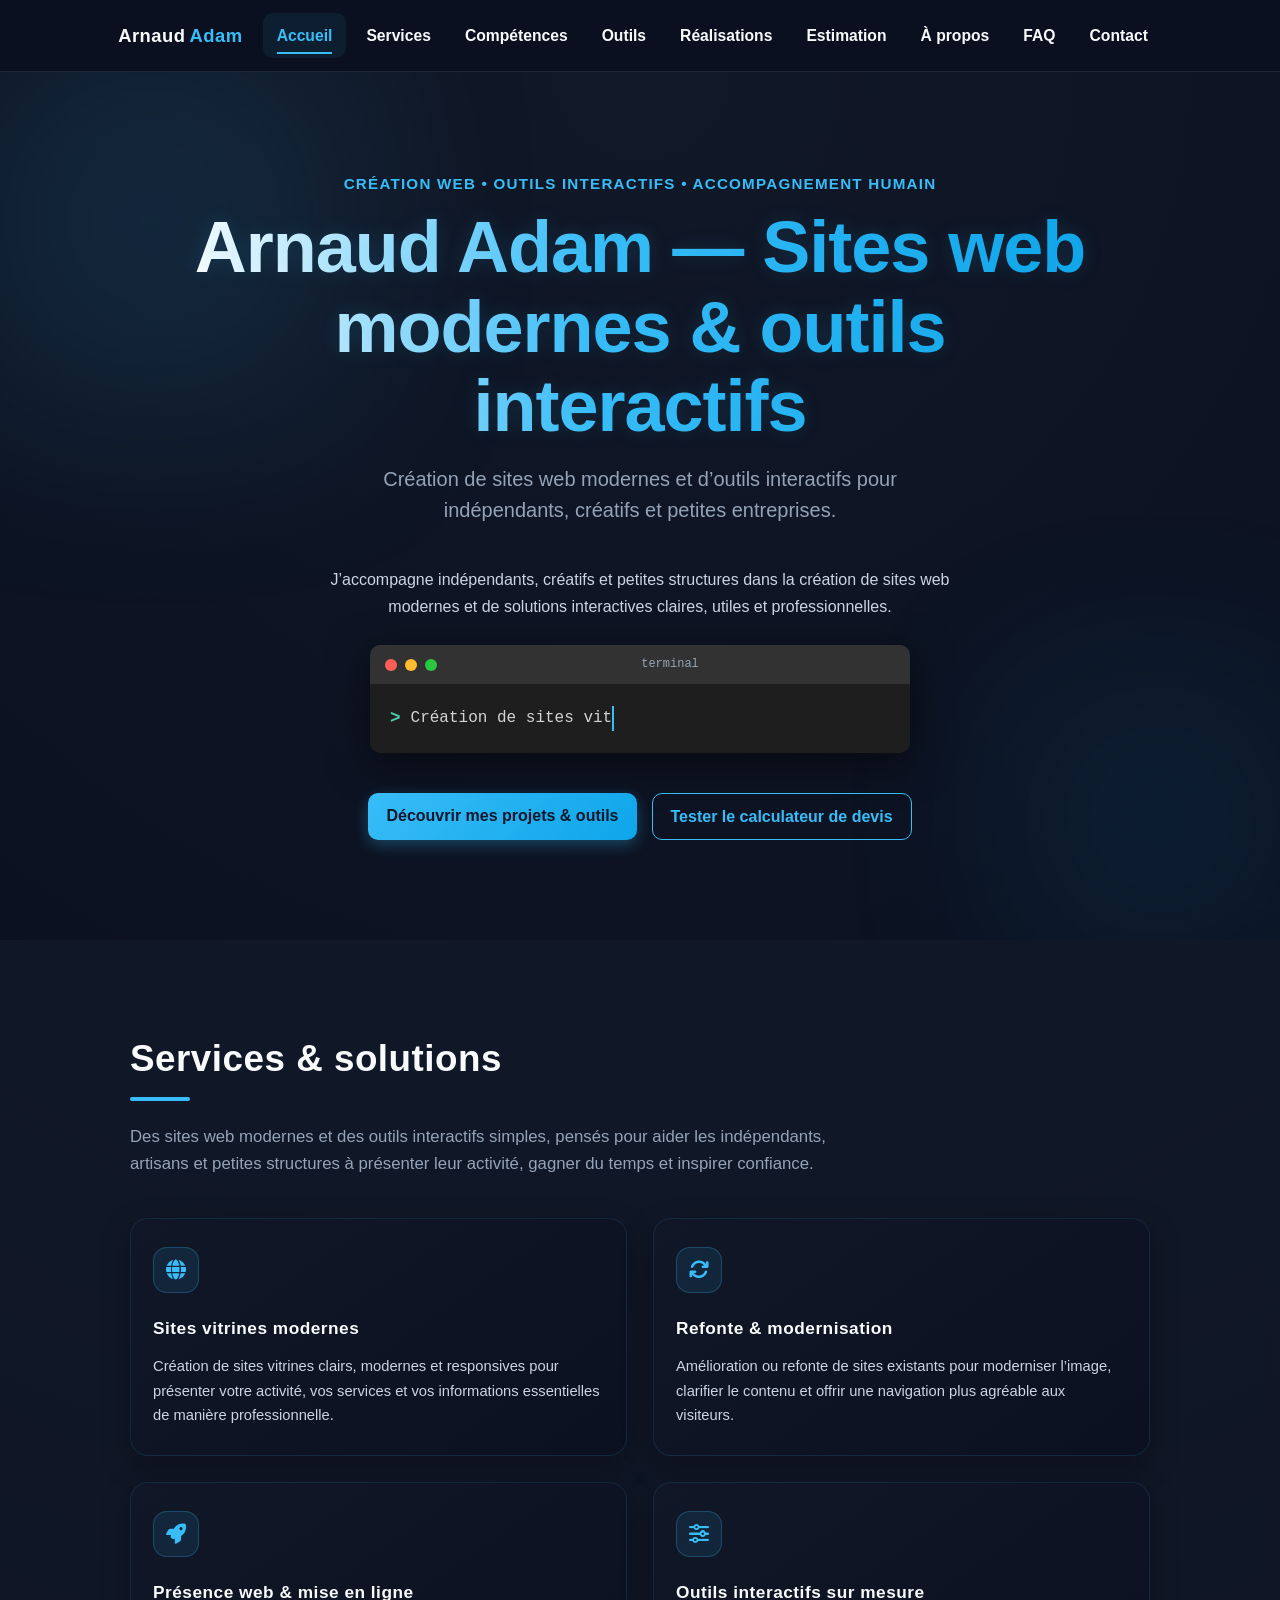
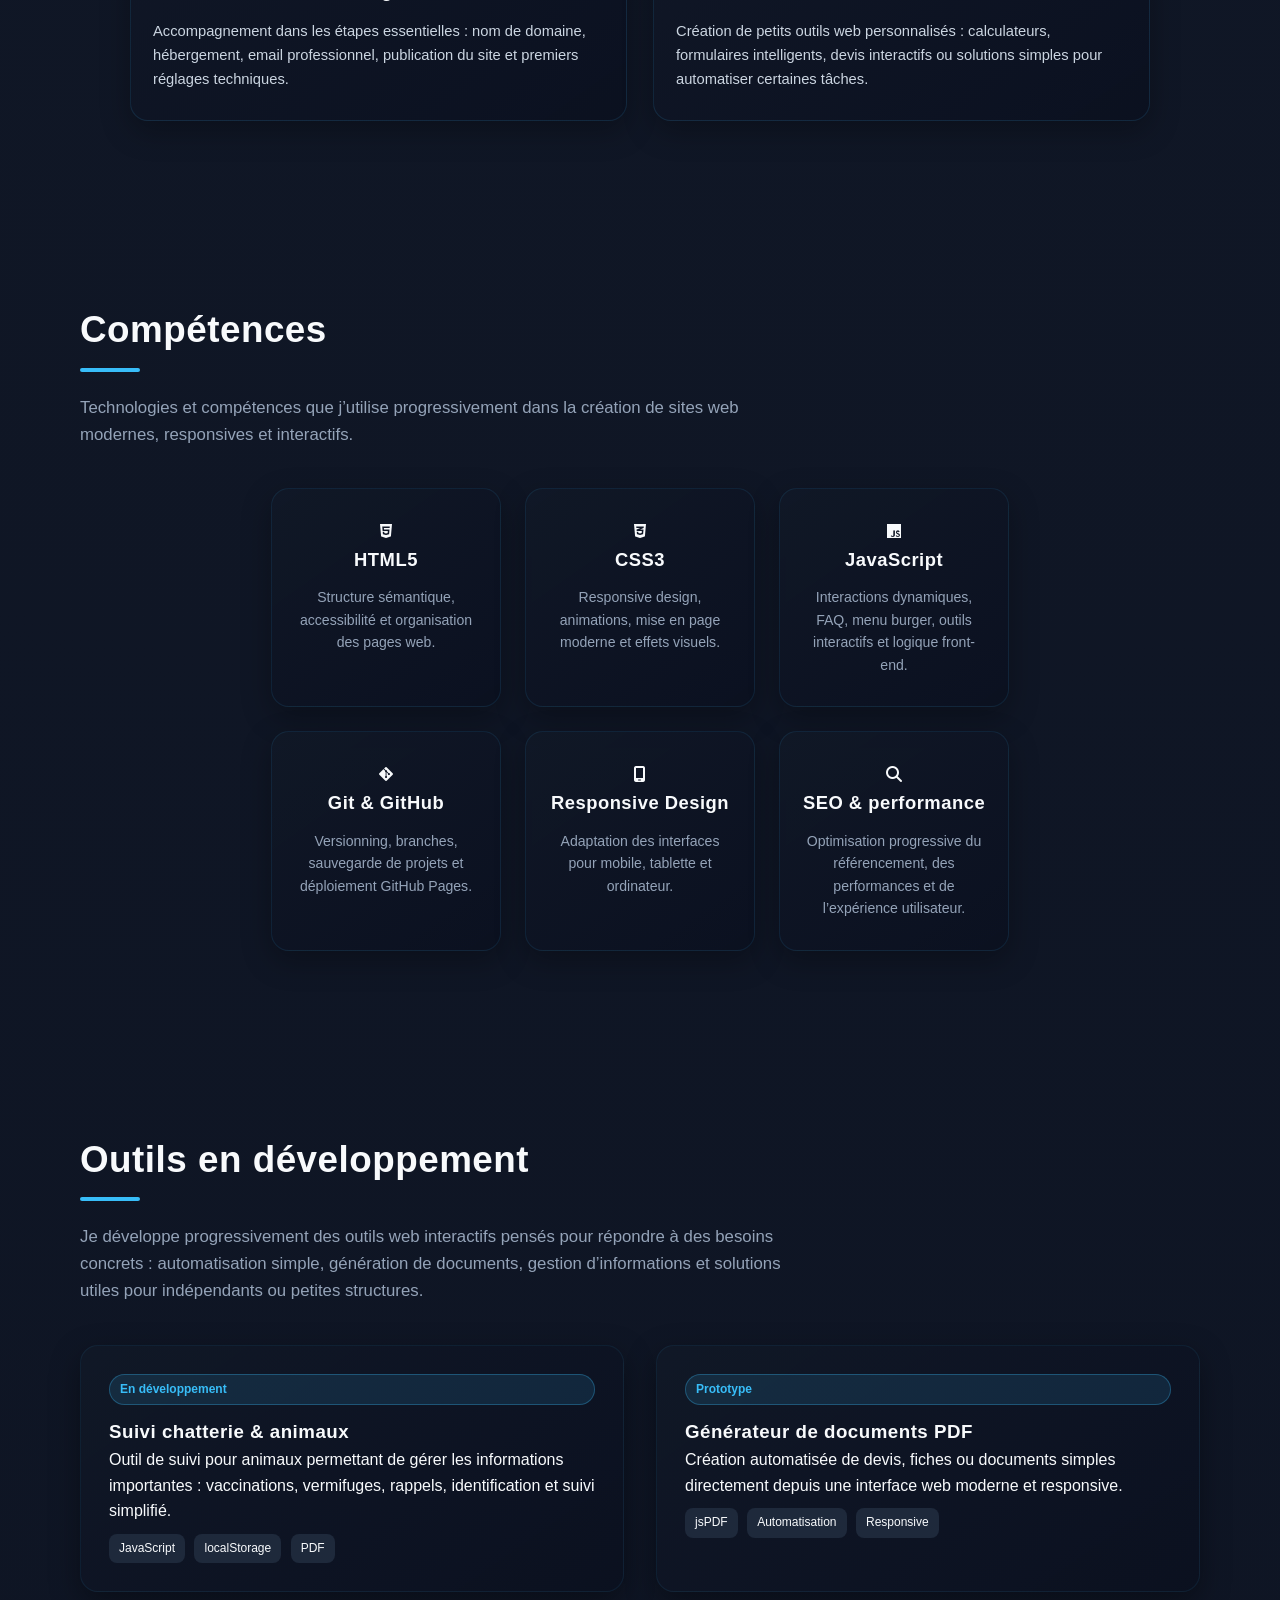
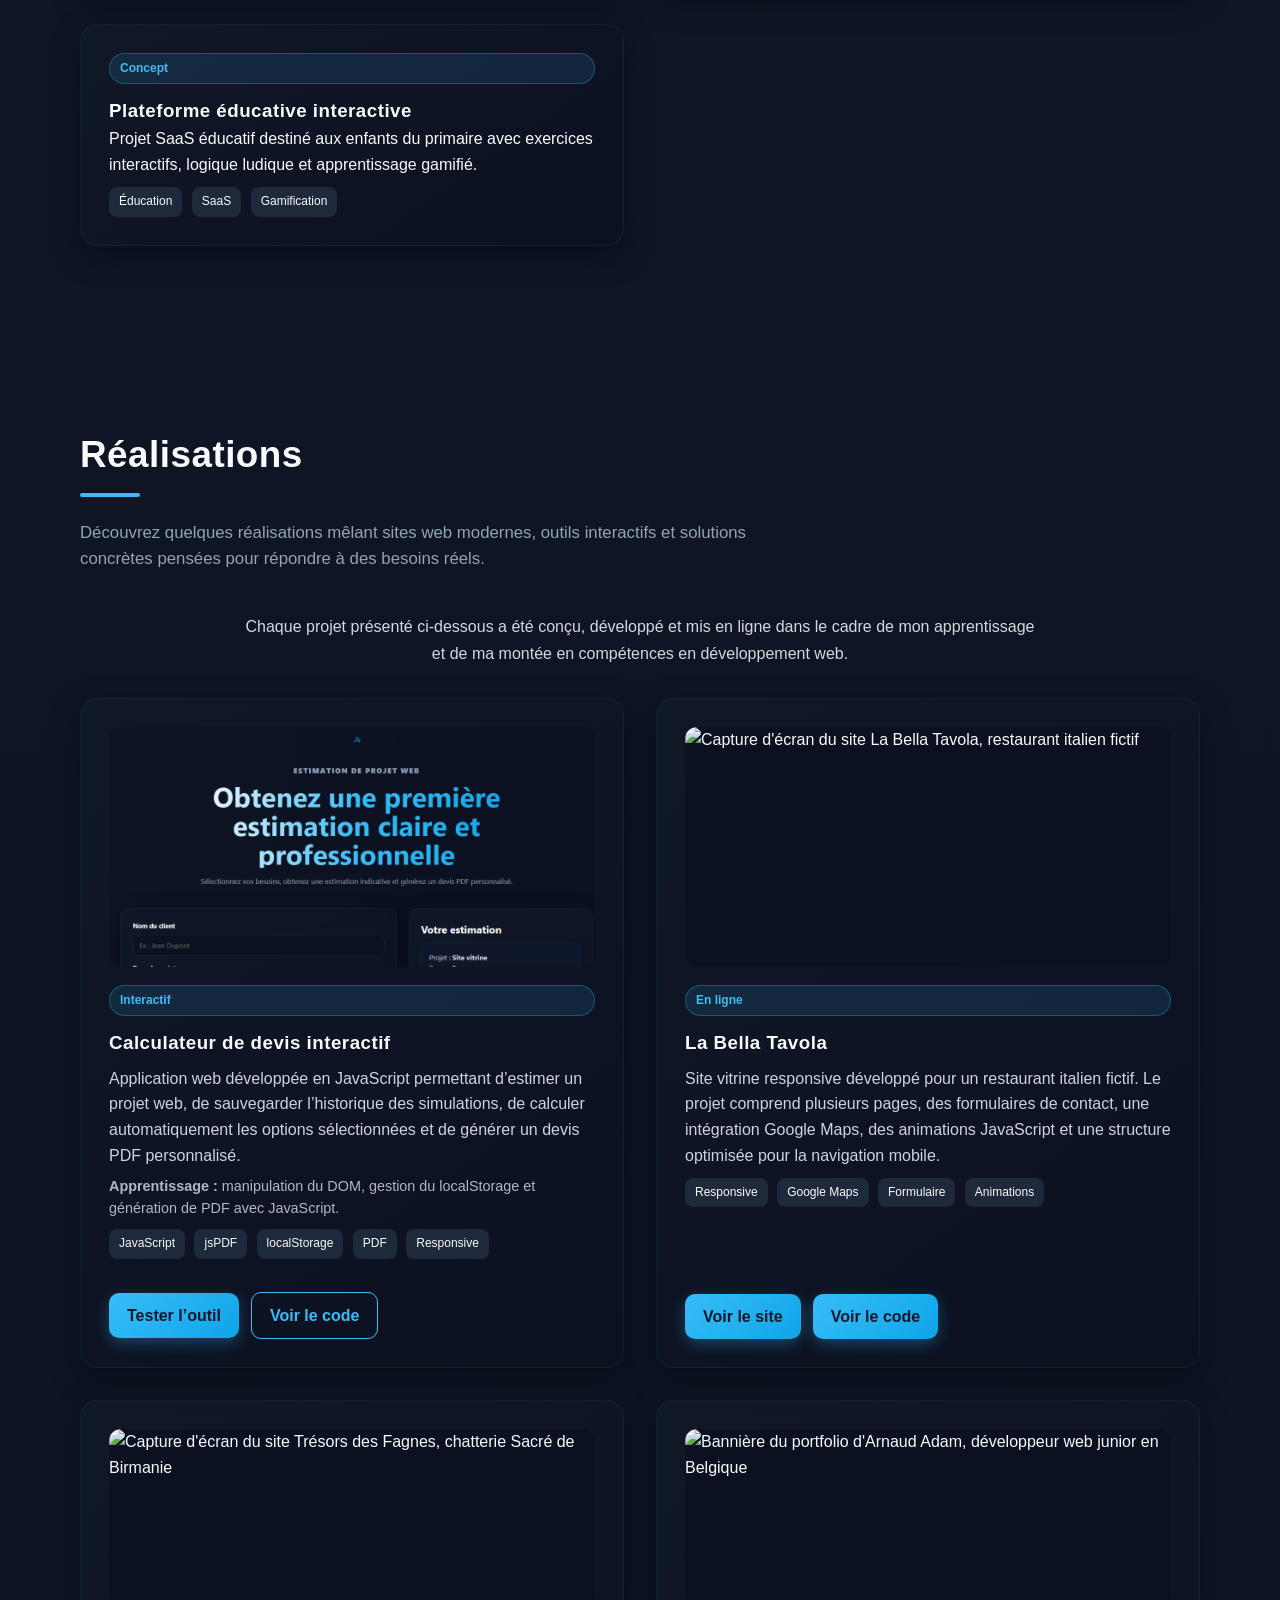
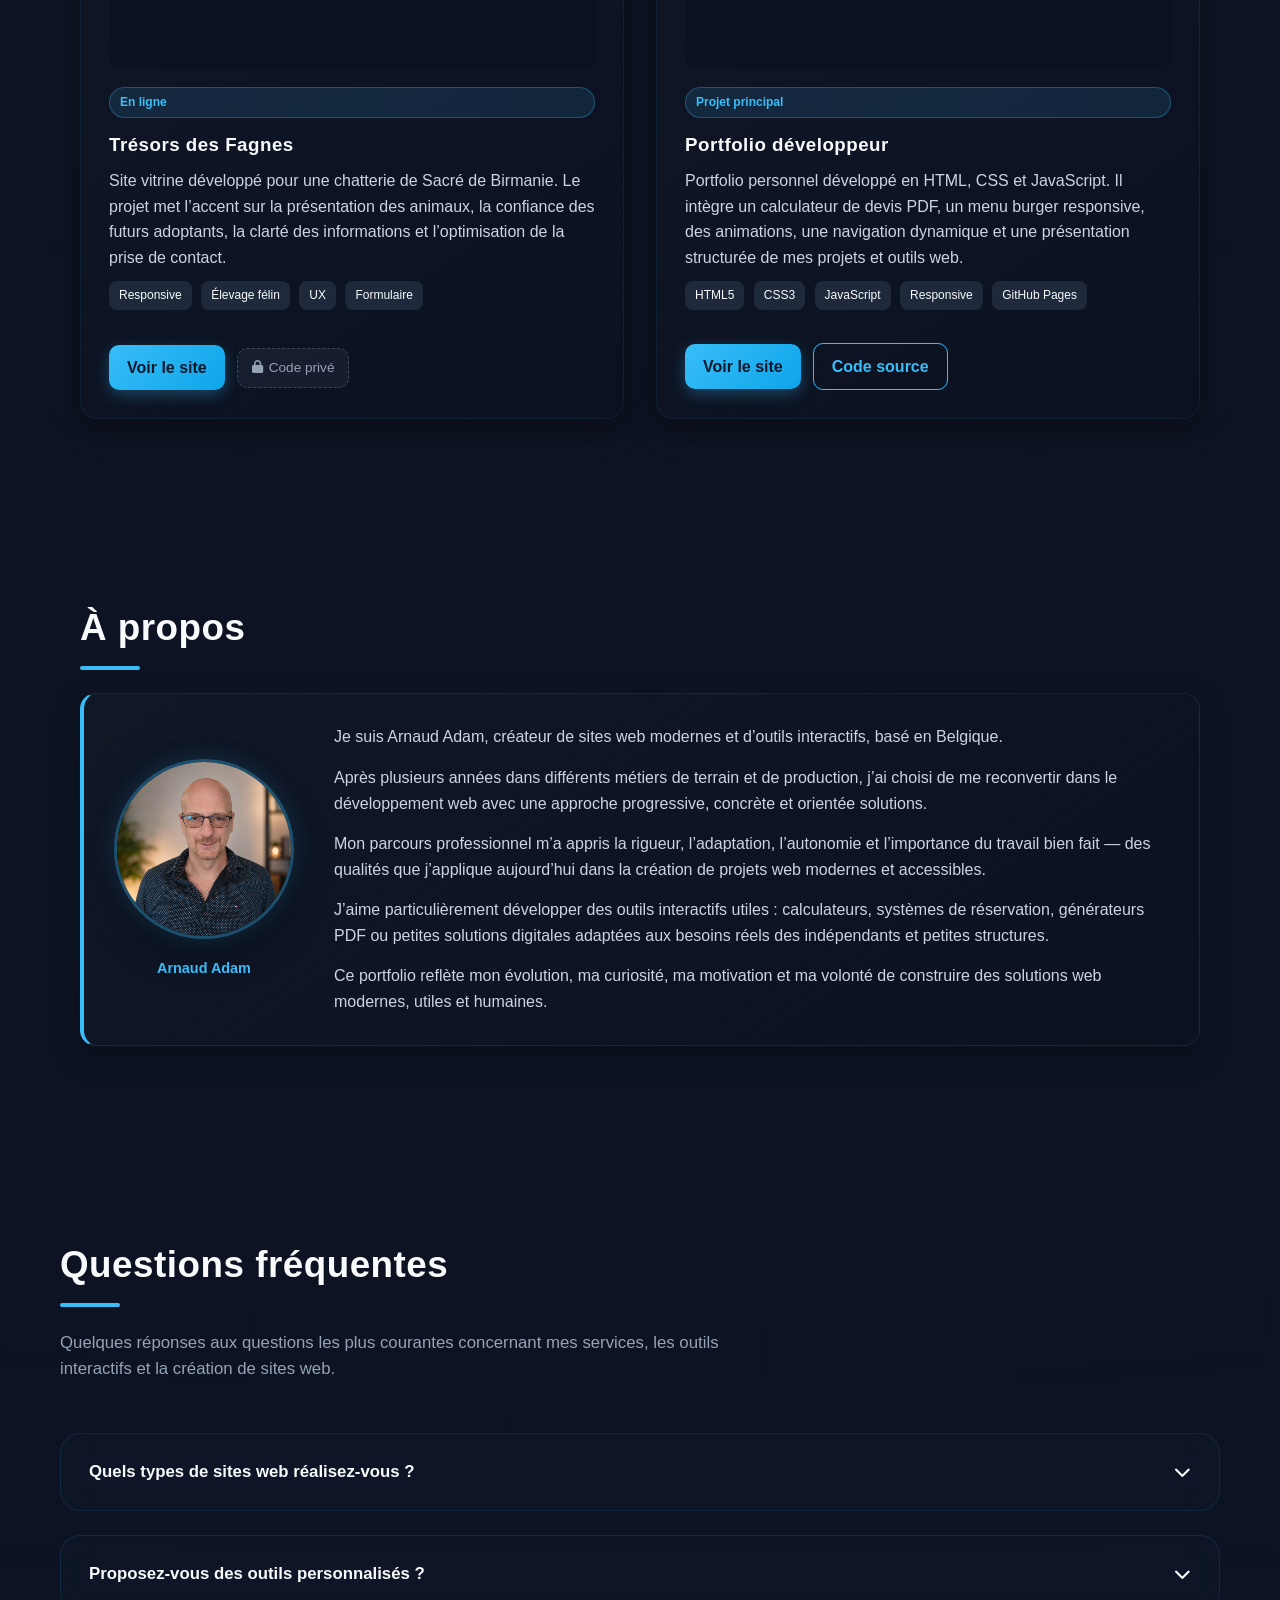
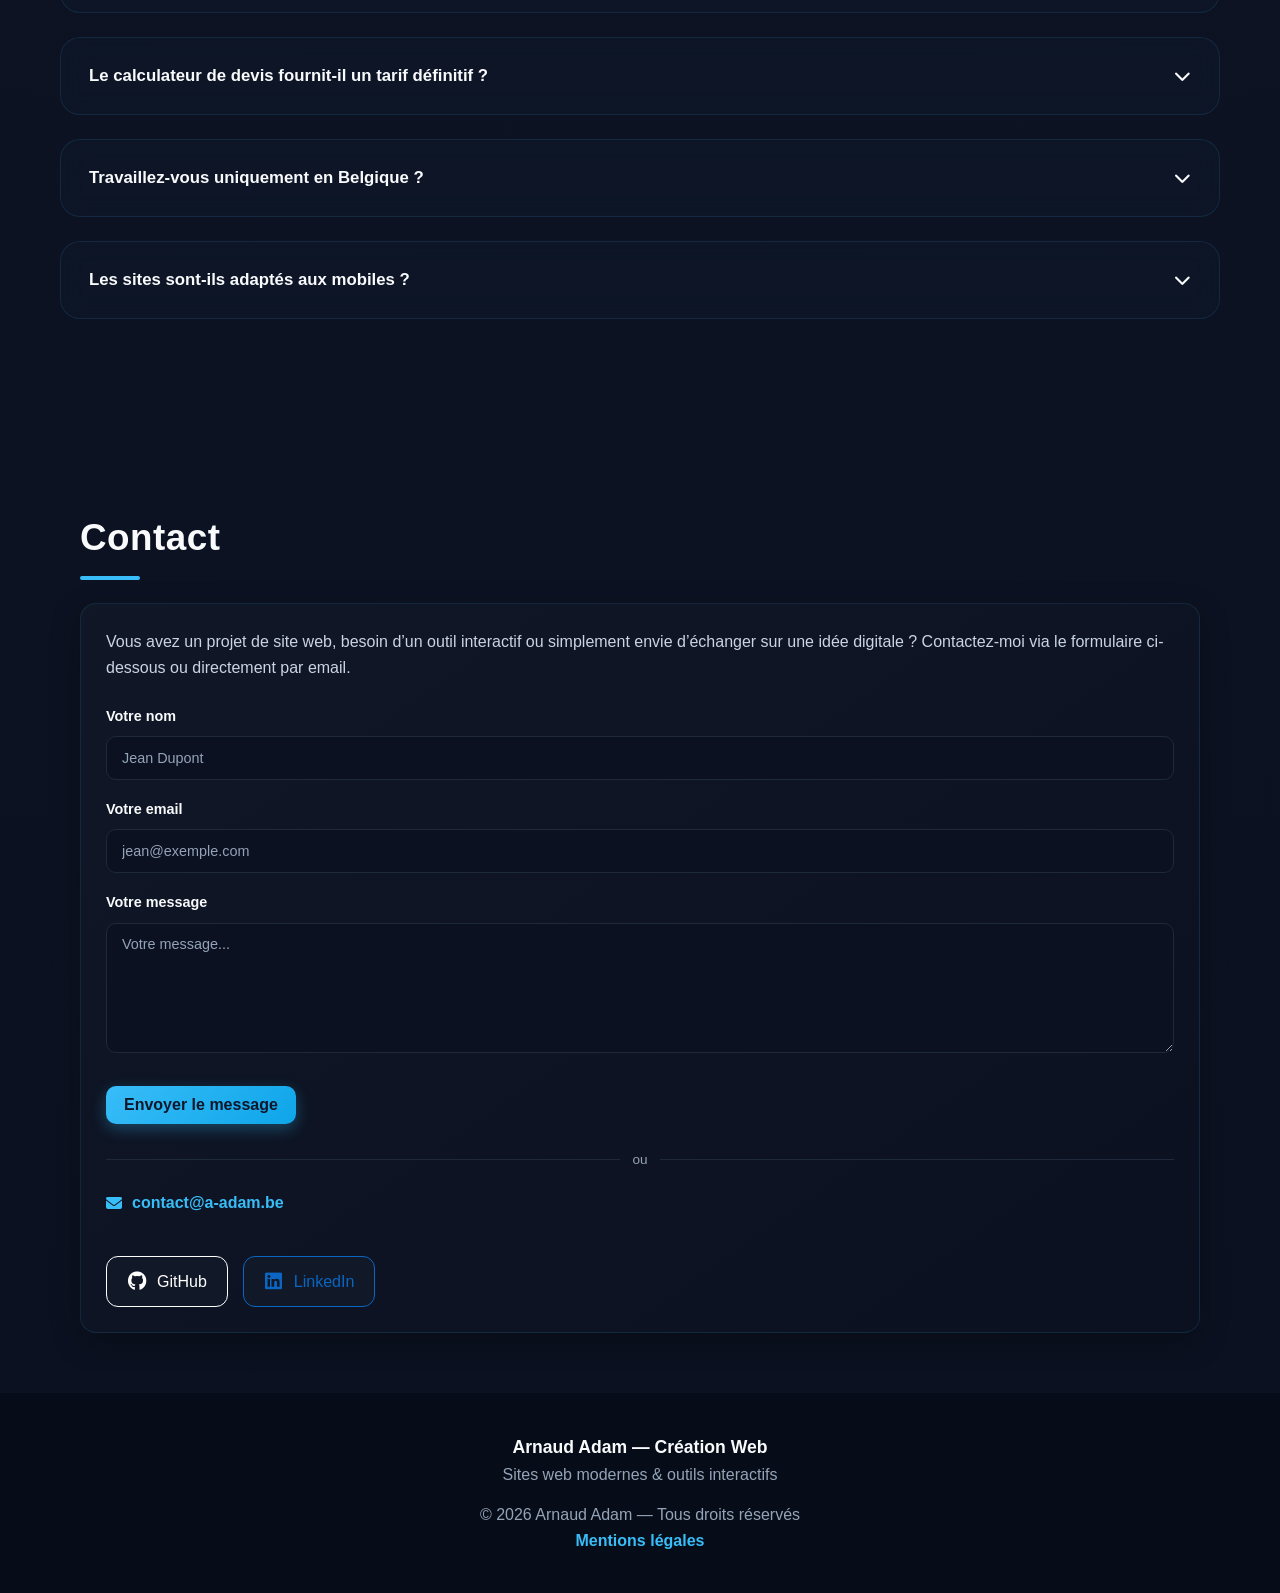
==== commit 89958208: "Ameliore les cartes de realisations" ====
--- a/index.html
+++ b/index.html
@@ -272,6 +272,10 @@
         Découvrez quelques réalisations mêlant sites web modernes, outils interactifs
         et solutions concrètes pensées pour répondre à des besoins réels.
       </p>
+      <p class="projects-note">
+        Chaque projet présenté ci-dessous a été conçu, développé et mis en ligne dans le cadre de mon apprentissage et
+        de ma montée en compétences en développement web.
+      </p>
 
       <div class="projects-grid">
 
@@ -292,17 +296,20 @@
           <h3>Calculateur de devis interactif</h3>
 
           <p>
-            Outil interactif conçu pour estimer un projet web selon plusieurs critères :
-            type de site, nombre de pages, options personnalisées, historique local et
-            génération automatique d’un devis PDF.
-          </p>
-
+            Application web développée en JavaScript permettant d’estimer un projet web,
+            de sauvegarder l’historique des simulations, de calculer automatiquement les
+            options sélectionnées et de générer un devis PDF personnalisé.
+          </p>
+          <p class="project-learning">
+            <strong>Apprentissage :</strong> manipulation du DOM, gestion du localStorage et génération de PDF avec
+            JavaScript.
+          </p>
           <div class="tags">
-            <span>HTML</span>
-            <span>CSS</span>
             <span>JavaScript</span>
             <span>jsPDF</span>
             <span>localStorage</span>
+            <span>PDF</span>
+            <span>Responsive</span>
           </div>
 
           <div class="project-actions">
@@ -329,14 +336,16 @@
           <span class="status">En ligne</span>
           <h3>La Bella Tavola</h3>
           <p>
-            Site vitrine pour un restaurant italien fictif, conçu comme un projet complet
-            avec plusieurs pages, formulaires, carte Google Maps et animations JavaScript.
+            Site vitrine responsive développé pour un restaurant italien fictif.
+            Le projet comprend plusieurs pages, des formulaires de contact,
+            une intégration Google Maps, des animations JavaScript et une
+            structure optimisée pour la navigation mobile.
           </p>
           <div class="tags">
-            <span>HTML</span>
-            <span>CSS</span>
-            <span>JavaScript</span>
             <span>Responsive</span>
+            <span>Google Maps</span>
+            <span>Formulaire</span>
+            <span>Animations</span>
           </div>
           <div class="project-actions">
             <a href="https://adam-arnaud.github.io/la-bella-tavola/" target="_blank" rel="noopener noreferrer"
@@ -360,13 +369,15 @@
           <span class="status">En ligne</span>
           <h3>Trésors des Fagnes</h3>
           <p>
-            Site vitrine métier pour une chatterie spécialisée dans le Sacré de Birmanie,
-            conçu pour présenter l’élevage, rassurer les futurs adoptants et faciliter les demandes de contact.
+            Site vitrine développé pour une chatterie de Sacré de Birmanie.
+            Le projet met l’accent sur la présentation des animaux, la confiance des futurs adoptants,
+            la clarté des informations et l’optimisation de la prise de contact.
           </p>
           <div class="tags">
-            <span>HTML</span>
-            <span>CSS</span>
-            <span>JavaScript</span>
+            <span>Responsive</span>
+            <span>Élevage félin</span>
+            <span>UX</span>
+            <span>Formulaire</span>
           </div>
           <div class="project-actions">
             <a href="https://adam-arnaud.github.io/tresors-des-fagnes/" target="_blank" rel="noopener noreferrer"
@@ -388,20 +399,25 @@
                 class="overlay-btn">Voir le code</a>
             </div>
           </div>
-          <span class="status">En ligne</span>
+          <span class="status">Projet principal</span>
           <h3>Portfolio développeur</h3>
           <p>
-            Portfolio personnel conçu pour présenter mon parcours, mes réalisations et mon positionnement
-            autour des sites web modernes, des outils interactifs et des solutions concrètes.
+            Portfolio personnel développé en HTML, CSS et JavaScript.
+            Il intègre un calculateur de devis PDF, un menu burger responsive,
+            des animations, une navigation dynamique et une présentation structurée
+            de mes projets et outils web.
+          </p>
           <div class="tags">
-            <span>HTML</span>
-            <span>CSS</span>
+            <span>HTML5</span>
+            <span>CSS3</span>
             <span>JavaScript</span>
+            <span>Responsive</span>
+            <span>GitHub Pages</span>
           </div>
           <div class="project-actions">
             <a href="https://a-adam.be" target="_blank" rel="noopener noreferrer" class="btn">Voir le site</a>
             <a href="https://github.com/adam-arnaud/portfolio" target="_blank" rel="noopener noreferrer"
-              class="btn btn-secondary">Voir le code</a>
+              class="btn btn-secondary">Code source</a>
           </div>
         </div>
 
--- a/style.css
+++ b/style.css
@@ -1228,6 +1228,21 @@
   color: var(--texte);
 }
 
+.project-learning {
+  margin-top: 10px;
+  font-size: 0.9rem;
+  opacity: 0.85;
+  line-height: 1.5;
+}
+
+.projects-note {
+  text-align: center;
+  max-width: 800px;
+  margin: 0 auto 30px;
+  opacity: 0.85;
+  line-height: 1.7;
+}
+
 /* FOOTER */
 footer {
   text-align: center;
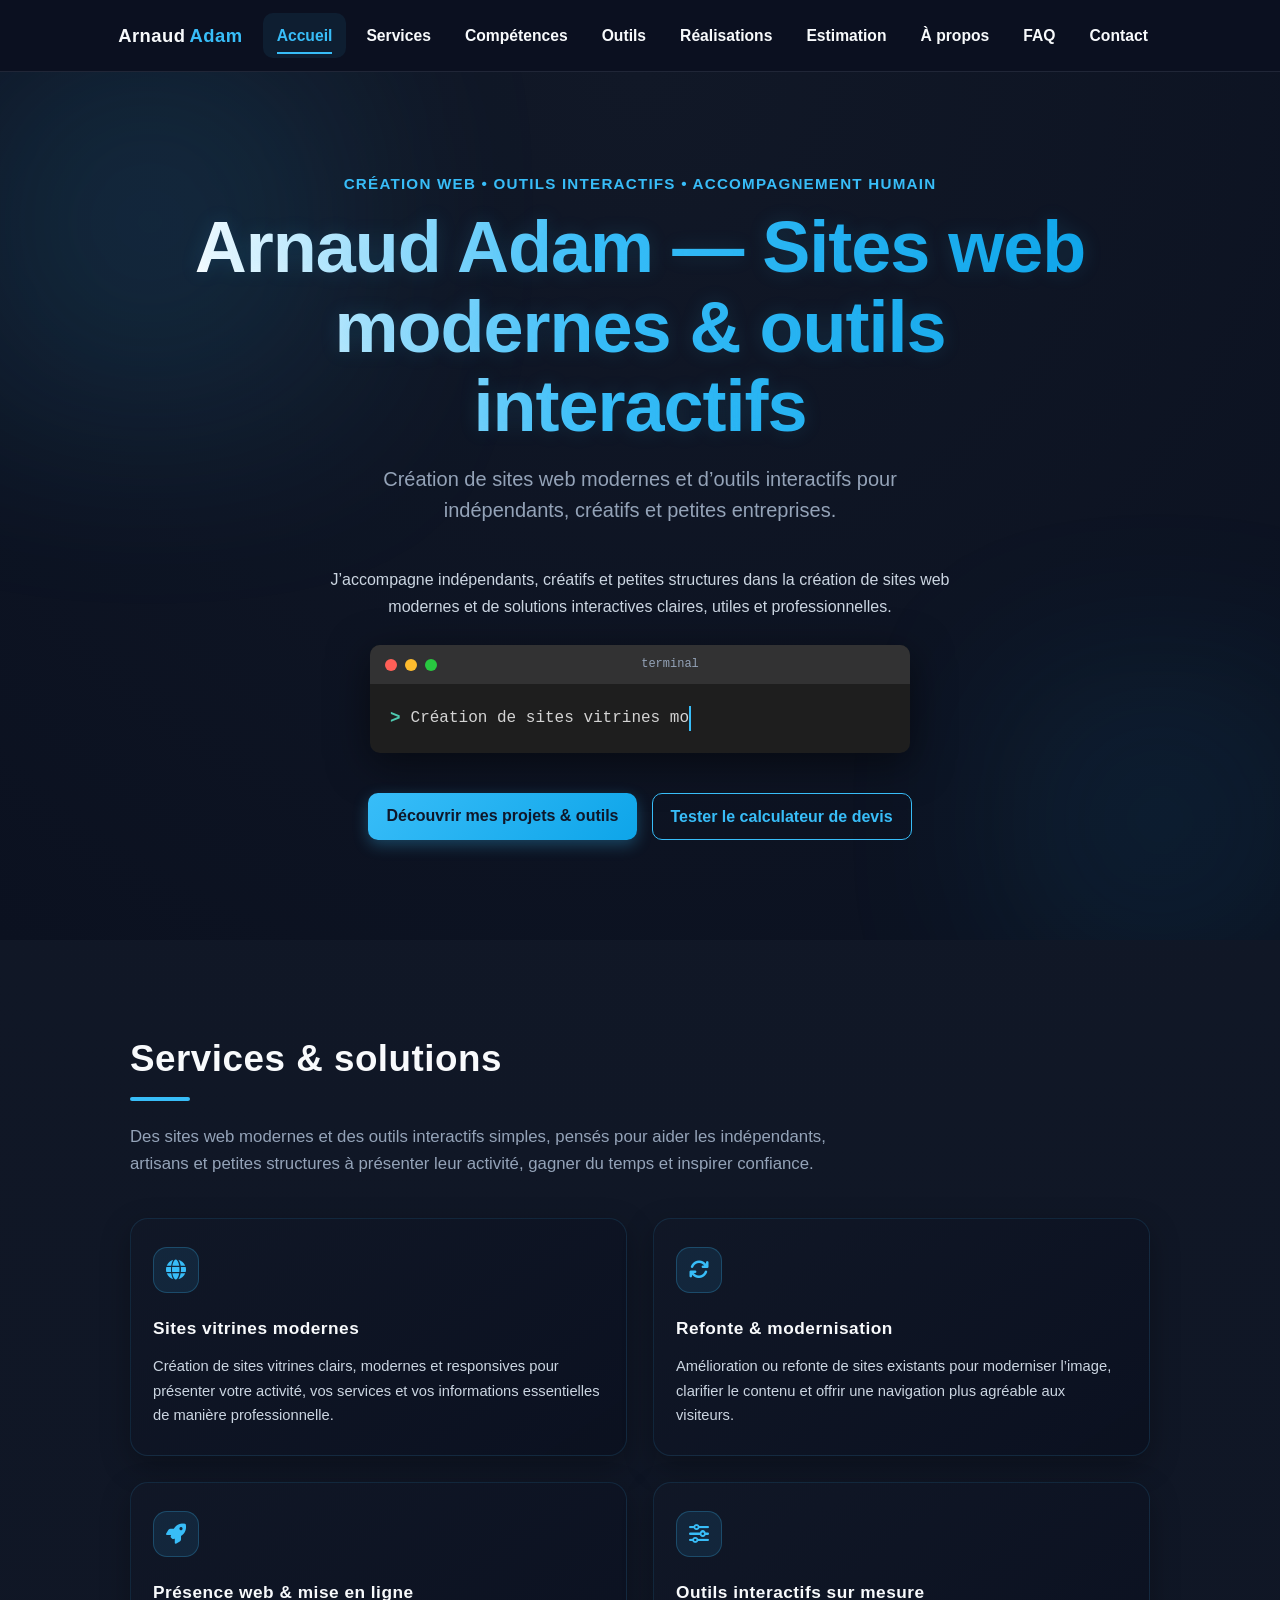
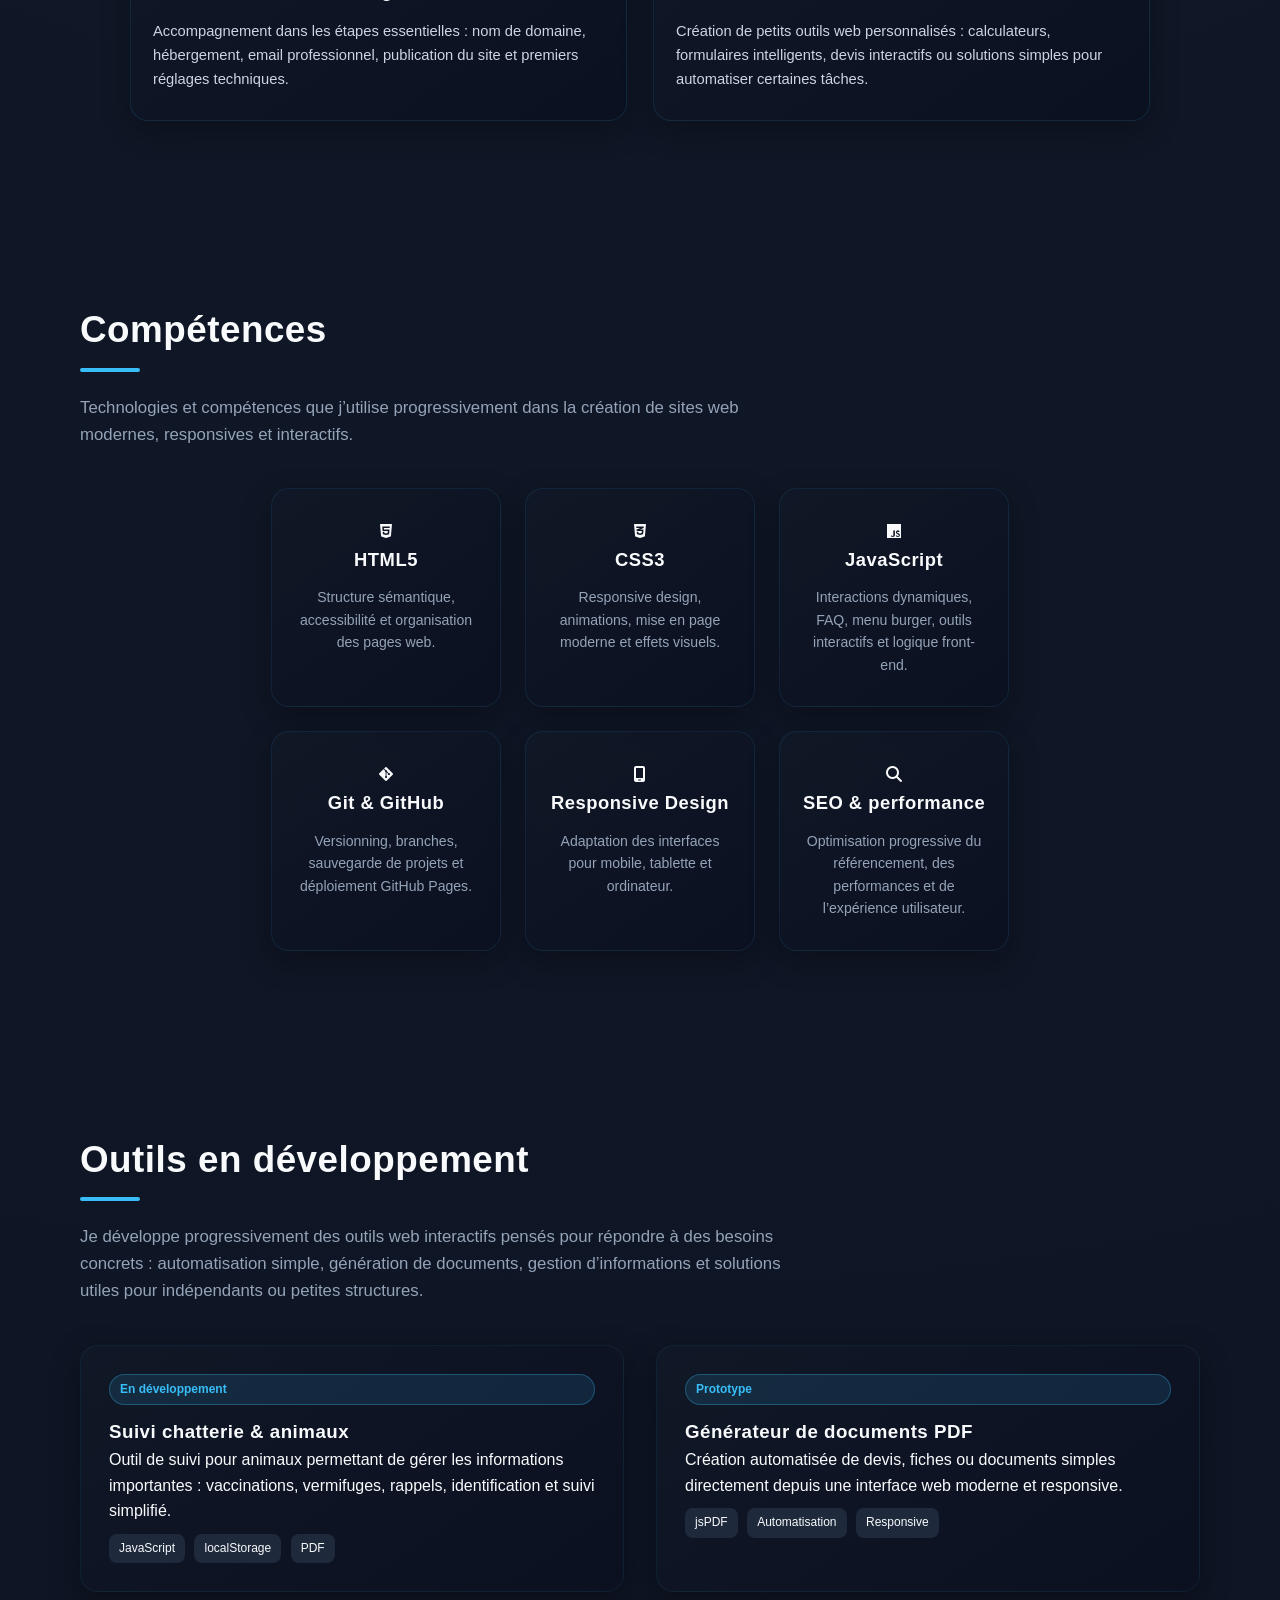
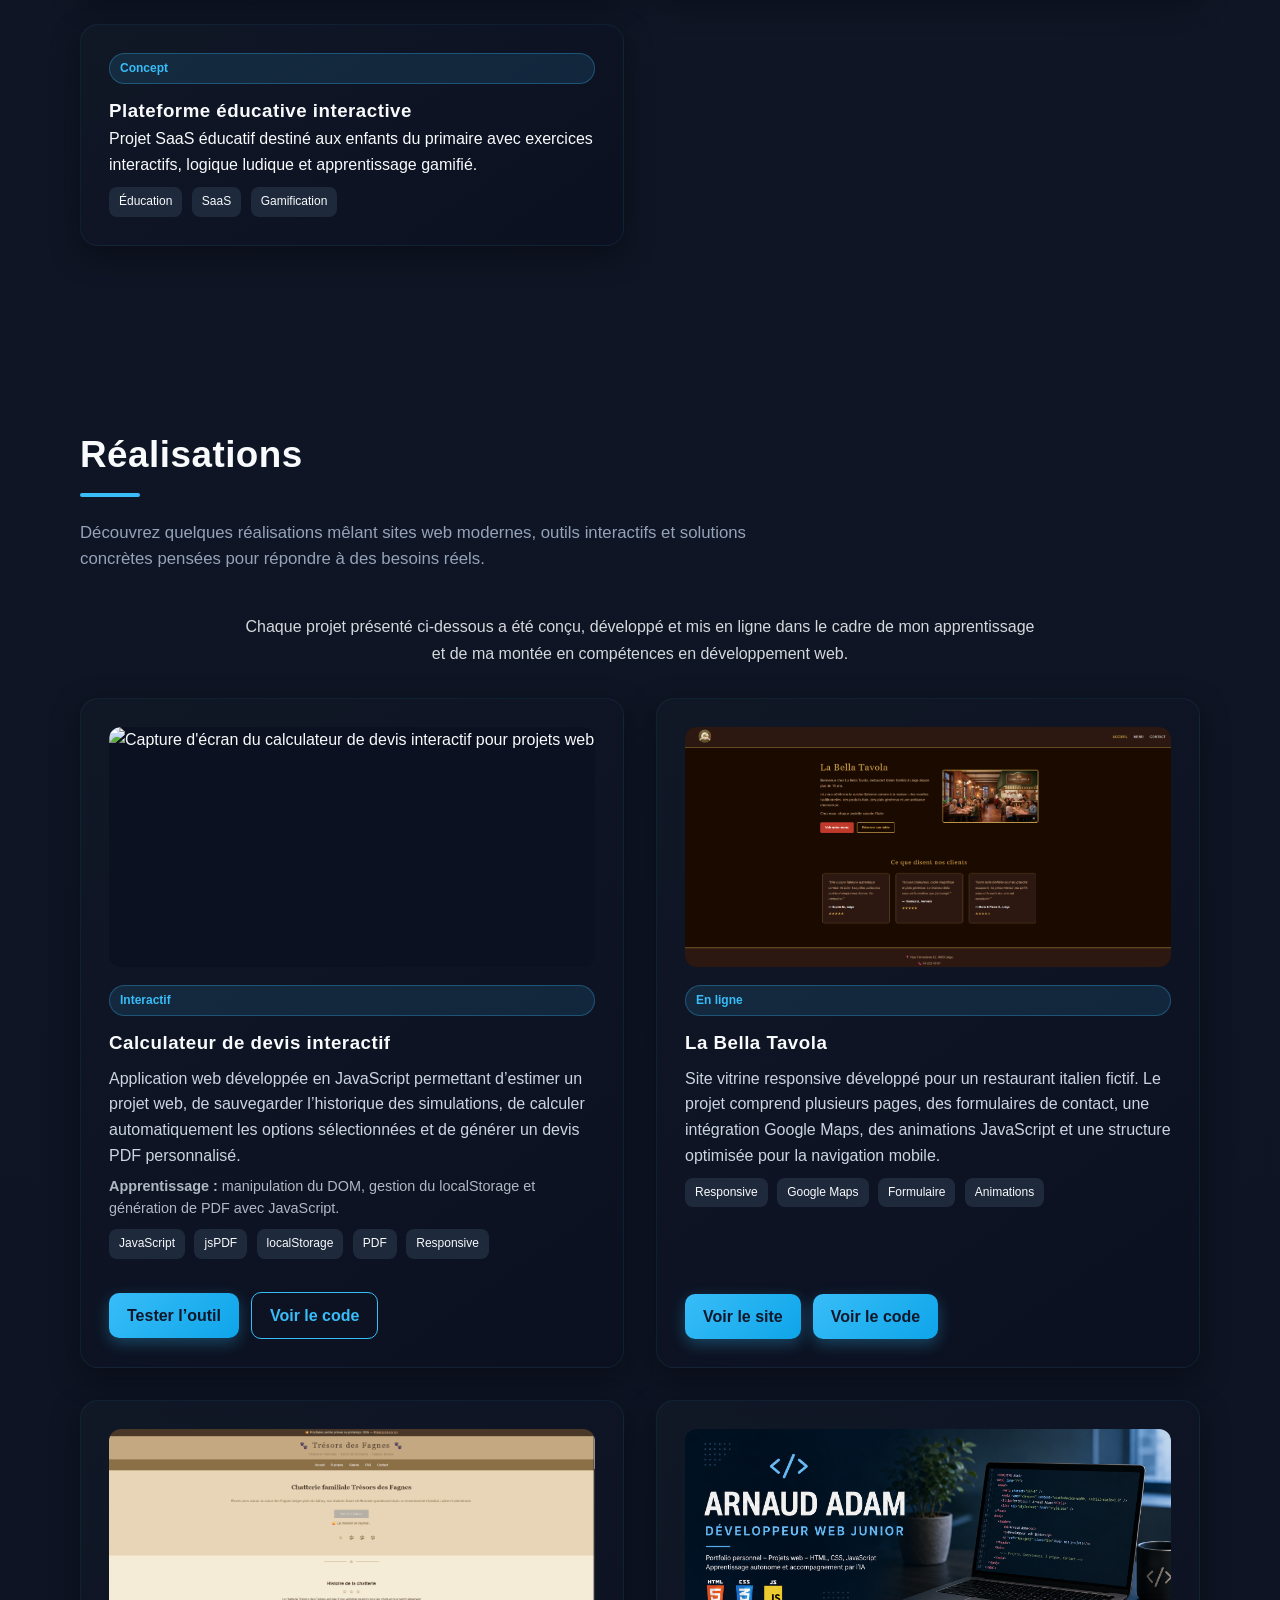
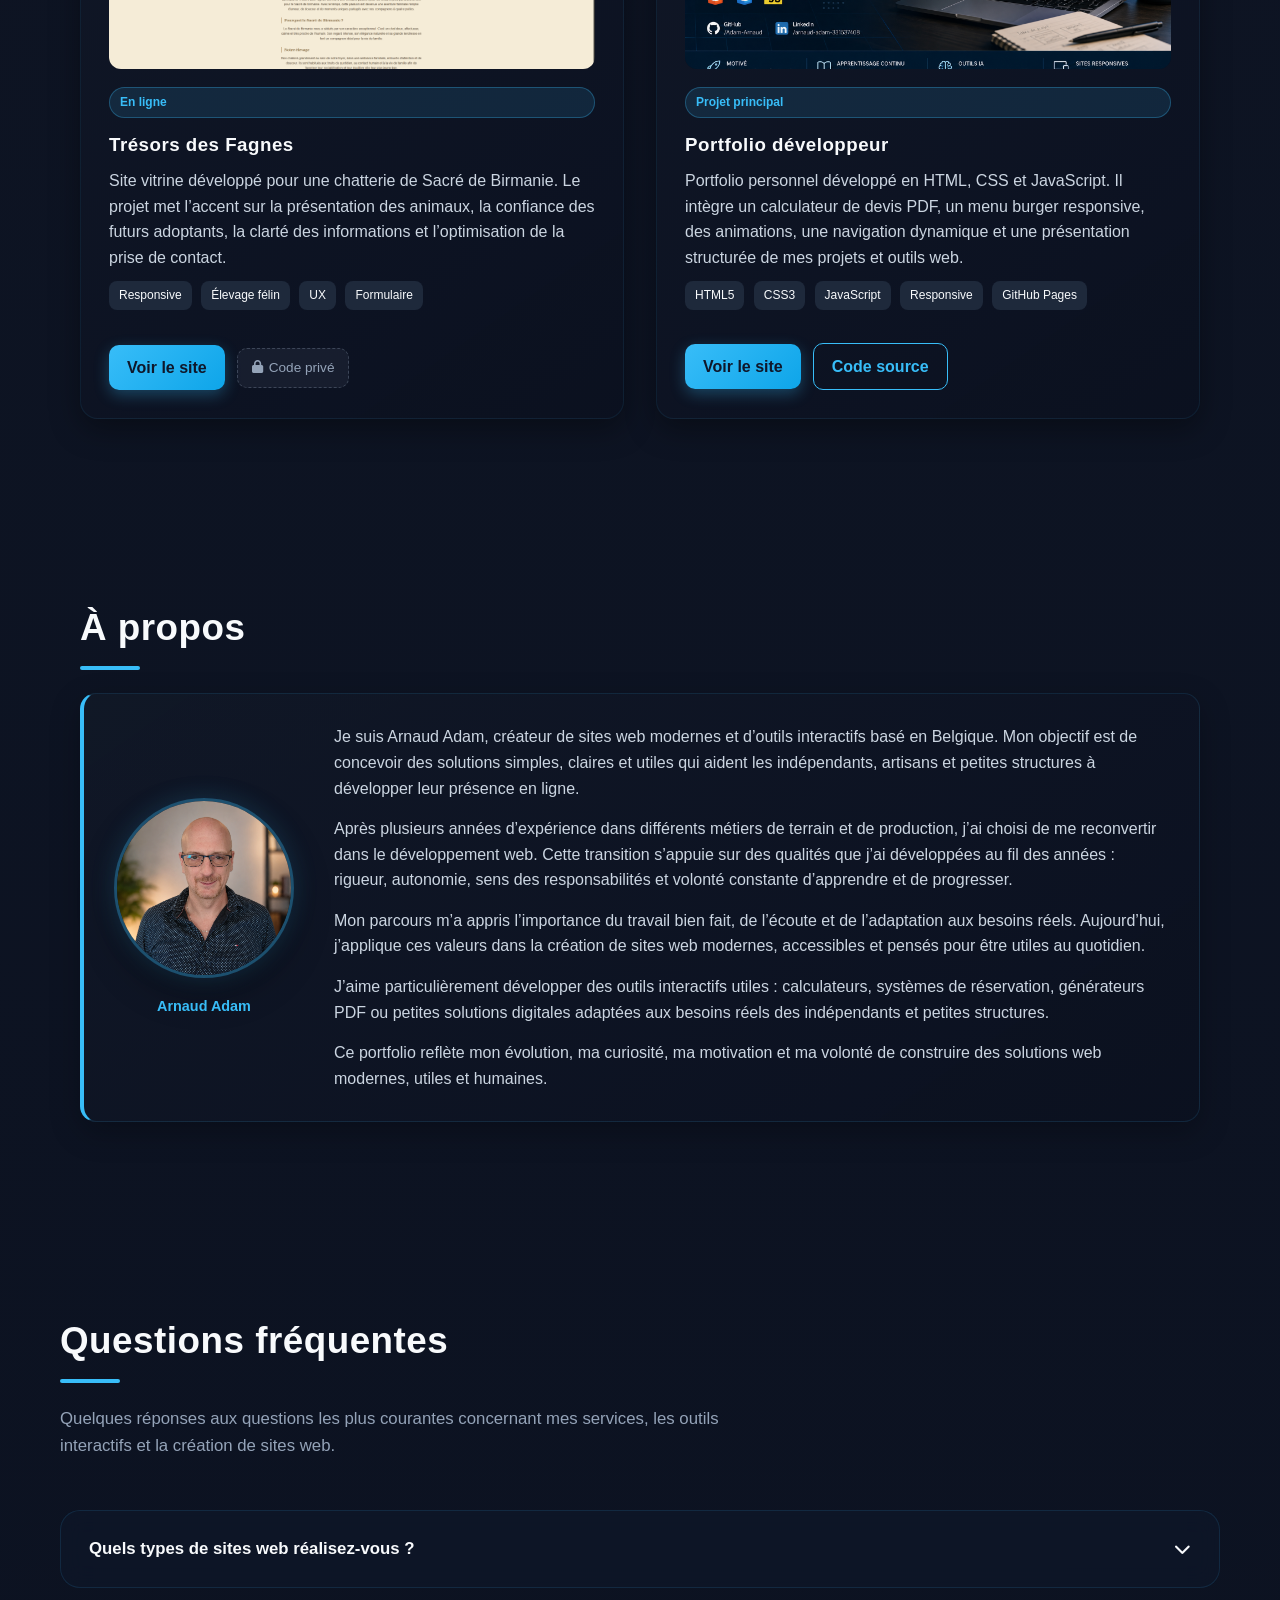
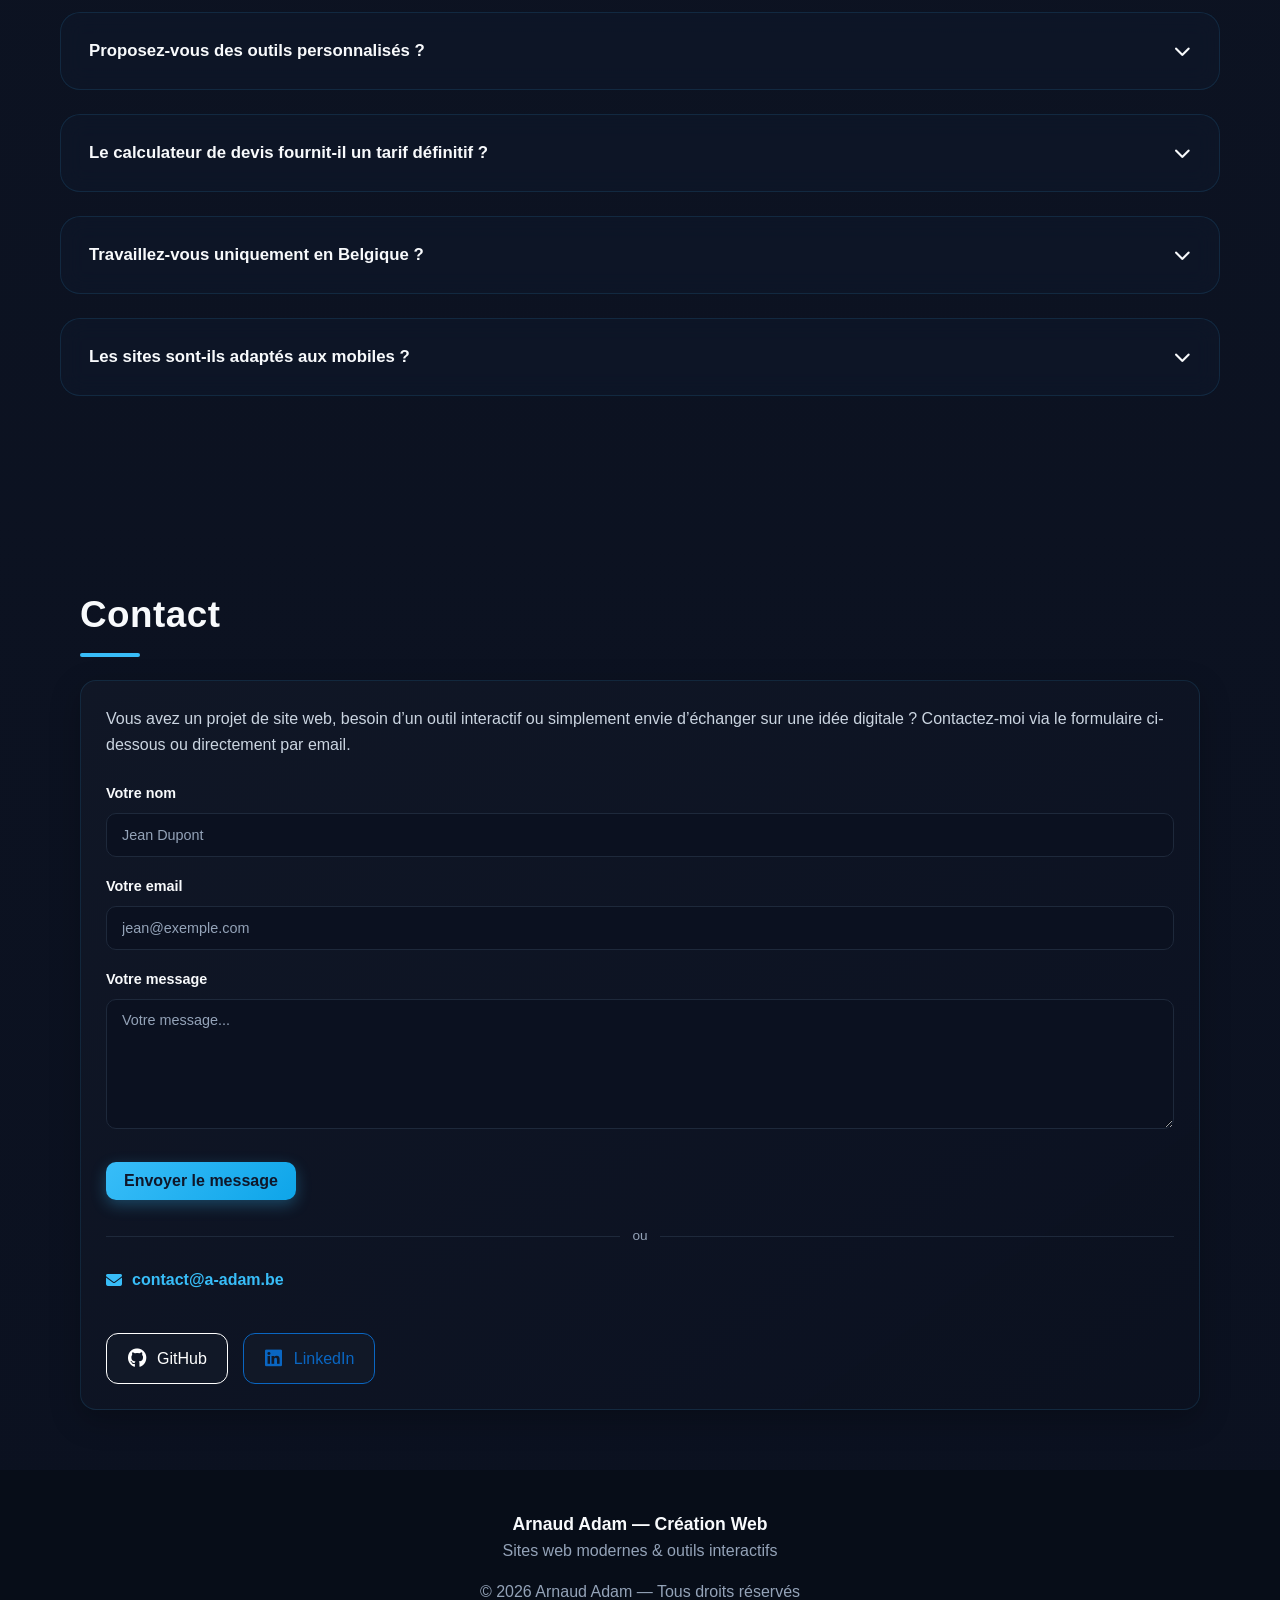
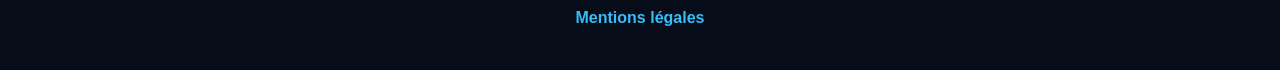
==== commit 8342b768: "Ajoute la page projet du calculateur de devis" ====
--- a/index.html
+++ b/index.html
@@ -325,7 +325,7 @@
         <!--Carte 2 - La Bella Tavola  -->
         <div class="card project-card">
           <div class="project-image">
-            <img src="images/site-la-bella-tavola.png"
+            <img src="images/site-la-bella-tavola.webp"
               alt="Capture d'écran du site La Bella Tavola, restaurant italien fictif" loading="lazy" width="800"
               height="450">
             <div class="project-overlay">
@@ -358,7 +358,7 @@
         <!-- Carte 3 — Trésors des Fagnes -->
         <div class="card project-card">
           <div class="project-image">
-            <img src="images/site-tresors-des-fagnes.png"
+            <img src="images/site-tresors-des-fagnes.webp"
               alt="Capture d'écran du site Trésors des Fagnes, chatterie Sacré de Birmanie" loading="lazy" width="800"
               height="450">
             <div class="project-overlay">
@@ -391,7 +391,7 @@
         <!-- Carte 4 — Portfolio développeur -->
         <div class="card project-card">
           <div class="project-image">
-            <img src="images/site-portfolio-preview.png"
+            <img src="images/site-portfolio-preview.webp"
               alt="Bannière du portfolio d'Arnaud Adam, développeur web junior en Belgique" loading="lazy" width="800"
               height="450">
             <div class="project-overlay">
@@ -436,19 +436,22 @@
 
         <div class="about-text">
           <p>
-            Je suis Arnaud Adam, créateur de sites web modernes et d’outils interactifs, basé en Belgique.
-          </p>
-
-          <p>
-            Après plusieurs années dans différents métiers de terrain et de production,
-            j’ai choisi de me reconvertir dans le développement web avec une approche progressive,
-            concrète et orientée solutions.
-          </p>
-
-          <p>
-            Mon parcours professionnel m’a appris la rigueur, l’adaptation, l’autonomie
-            et l’importance du travail bien fait — des qualités que j’applique aujourd’hui
-            dans la création de projets web modernes et accessibles.
+            Je suis Arnaud Adam, créateur de sites web modernes et d’outils interactifs basé en Belgique. Mon objectif
+            est de concevoir des solutions simples, claires et utiles qui aident les indépendants, artisans et petites
+            structures à développer leur présence en ligne.
+          </p>
+
+          <p>
+            Après plusieurs années d’expérience dans différents métiers de terrain et de production, j’ai choisi de me
+            reconvertir dans le développement web. Cette transition s’appuie sur des qualités que j’ai développées au
+            fil des années : rigueur, autonomie, sens des responsabilités et volonté constante d’apprendre et de
+            progresser.
+          </p>
+
+          <p>
+            Mon parcours m’a appris l’importance du travail bien fait, de l’écoute et de l’adaptation aux besoins réels.
+            Aujourd’hui, j’applique ces valeurs dans la création de sites web modernes, accessibles et pensés pour être
+            utiles au quotidien.
           </p>
 
           <p>
--- a/style.css
+++ b/style.css
@@ -1243,6 +1243,109 @@
   line-height: 1.7;
 }
 
+.project-hero-image {
+  width: 100%;
+  max-width: 1000px;
+  display: block;
+  margin: 25px auto;
+  border-radius: 16px;
+  border: 1px solid rgba(56, 189, 248, 0.15);
+  box-shadow: 0 10px 30px rgba(0, 0, 0, 0.25);
+}
+
+.project-page {
+  max-width: 1100px !important;
+  margin: 0 auto;
+  padding: 40px 20px;
+}
+
+.project-page h1 {
+  margin-bottom: 20px;
+}
+
+.project-page h2 {
+  margin-top: 40px;
+}
+
+.project-page p,
+.project-page li {
+  font-size: 1rem;
+  line-height: 1.8;
+}
+
+.project-page ul {
+  padding-left: 20px;
+}
+
+.project-intro {
+  font-size: 1.15rem;
+  line-height: 1.8;
+  margin: 30px 0;
+  padding: 20px;
+  border-left: 4px solid var(--couleur-principale);
+  background: rgba(56, 189, 248, 0.05);
+  border-radius: 0 12px 12px 0;
+}
+
+.project-page-actions {
+  display: flex;
+  gap: 15px;
+  flex-wrap: wrap;
+  justify-content: center;
+  margin: 25px 0 35px;
+}
+
+.case-grid {
+  display: grid;
+  grid-template-columns: repeat(auto-fit, minmax(240px, 1fr));
+  gap: 20px;
+  margin-top: 25px;
+}
+
+.case-card {
+  background: linear-gradient(
+    145deg,
+    rgba(17, 24, 39, 0.95),
+    rgba(11, 17, 32, 0.98)
+  );
+  border: 1px solid rgba(56, 189, 248, 0.12);
+  border-radius: 16px;
+  padding: 20px;
+  transition: 0.3s ease;
+}
+
+.case-card:hover {
+  transform: translateY(-4px);
+  border-color: rgba(56, 189, 248, 0.35);
+}
+
+.case-card h3 {
+  margin-bottom: 10px;
+  color: var(--couleur-principale);
+}
+
+.case-card p {
+  margin: 0;
+  line-height: 1.7;
+}
+
+.tech-badges {
+  display: flex;
+  flex-wrap: wrap;
+  gap: 10px;
+  margin-top: 20px;
+}
+
+.tech-badges span {
+  padding: 8px 14px;
+  border-radius: 999px;
+  background: rgba(56, 189, 248, 0.08);
+  border: 1px solid rgba(56, 189, 248, 0.15);
+  color: var(--texte);
+  font-size: 0.9rem;
+  font-weight: 500;
+}
+
 /* FOOTER */
 footer {
   text-align: center;
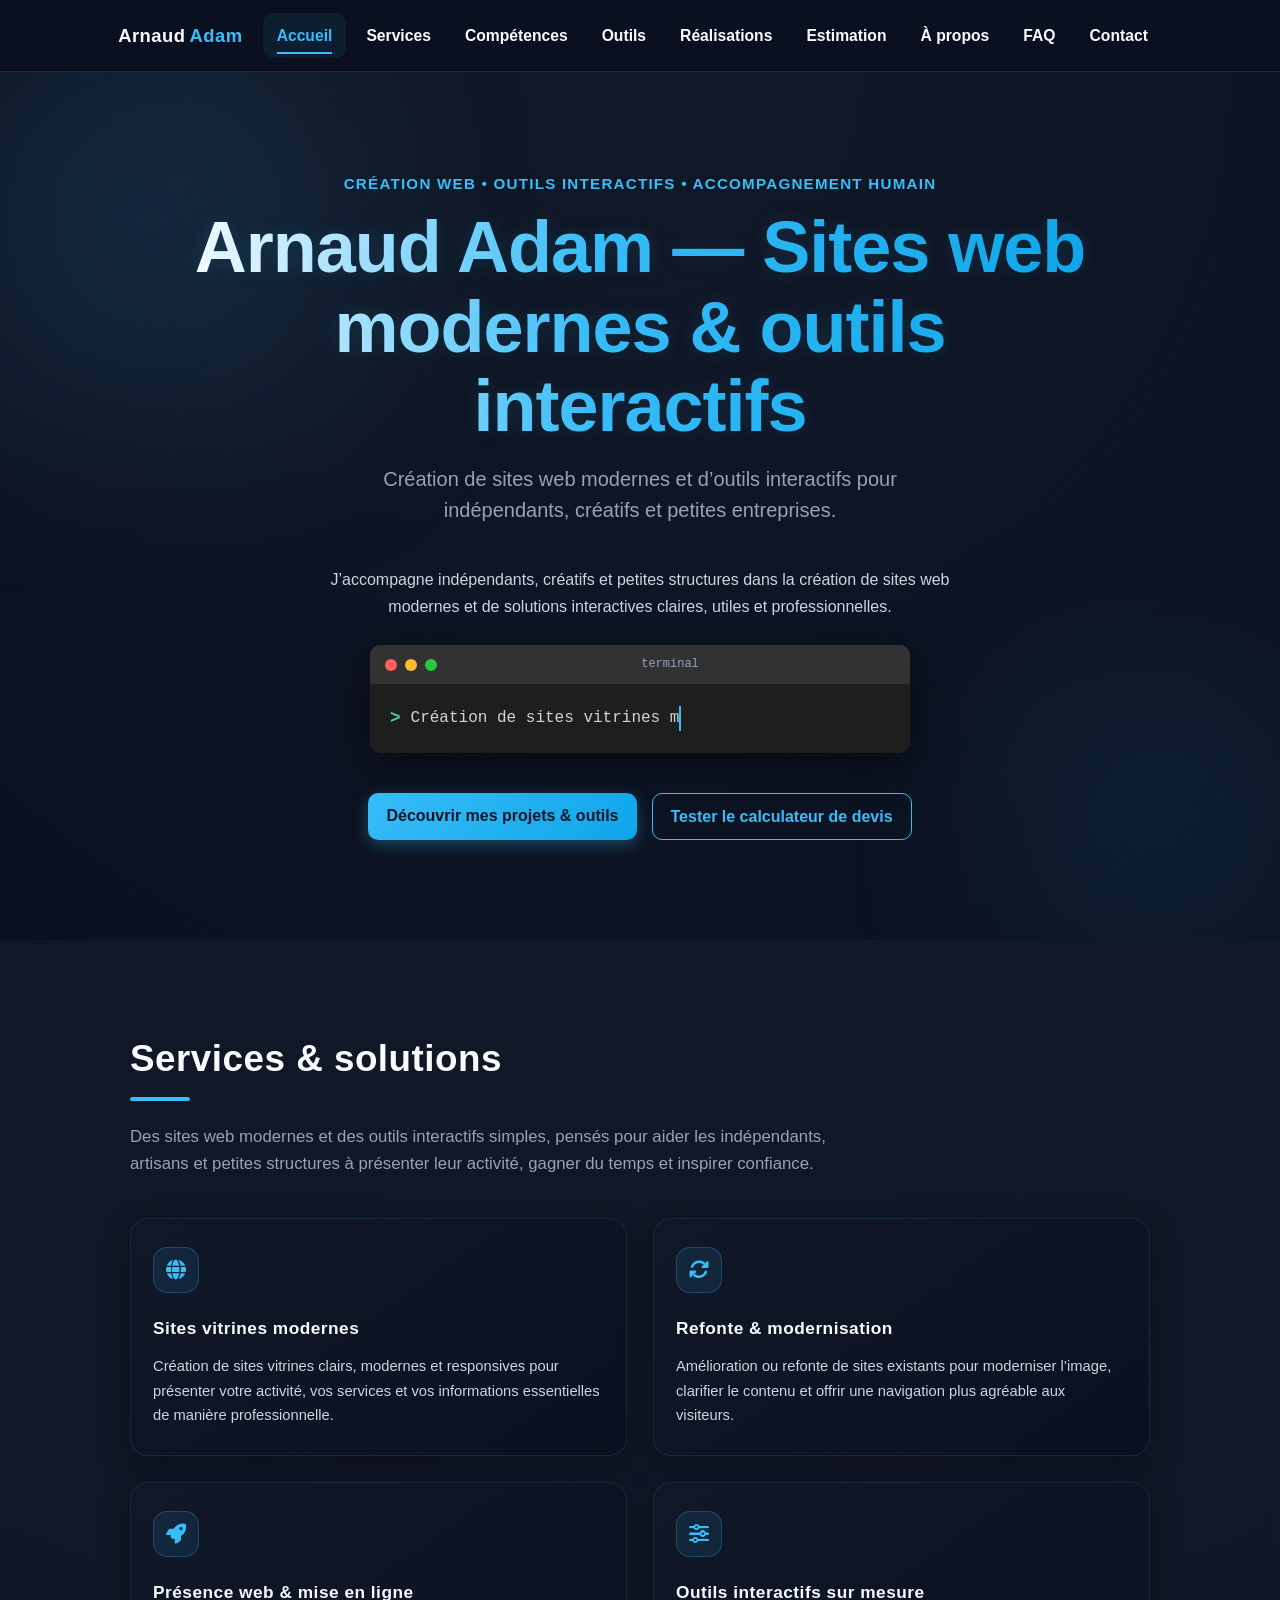
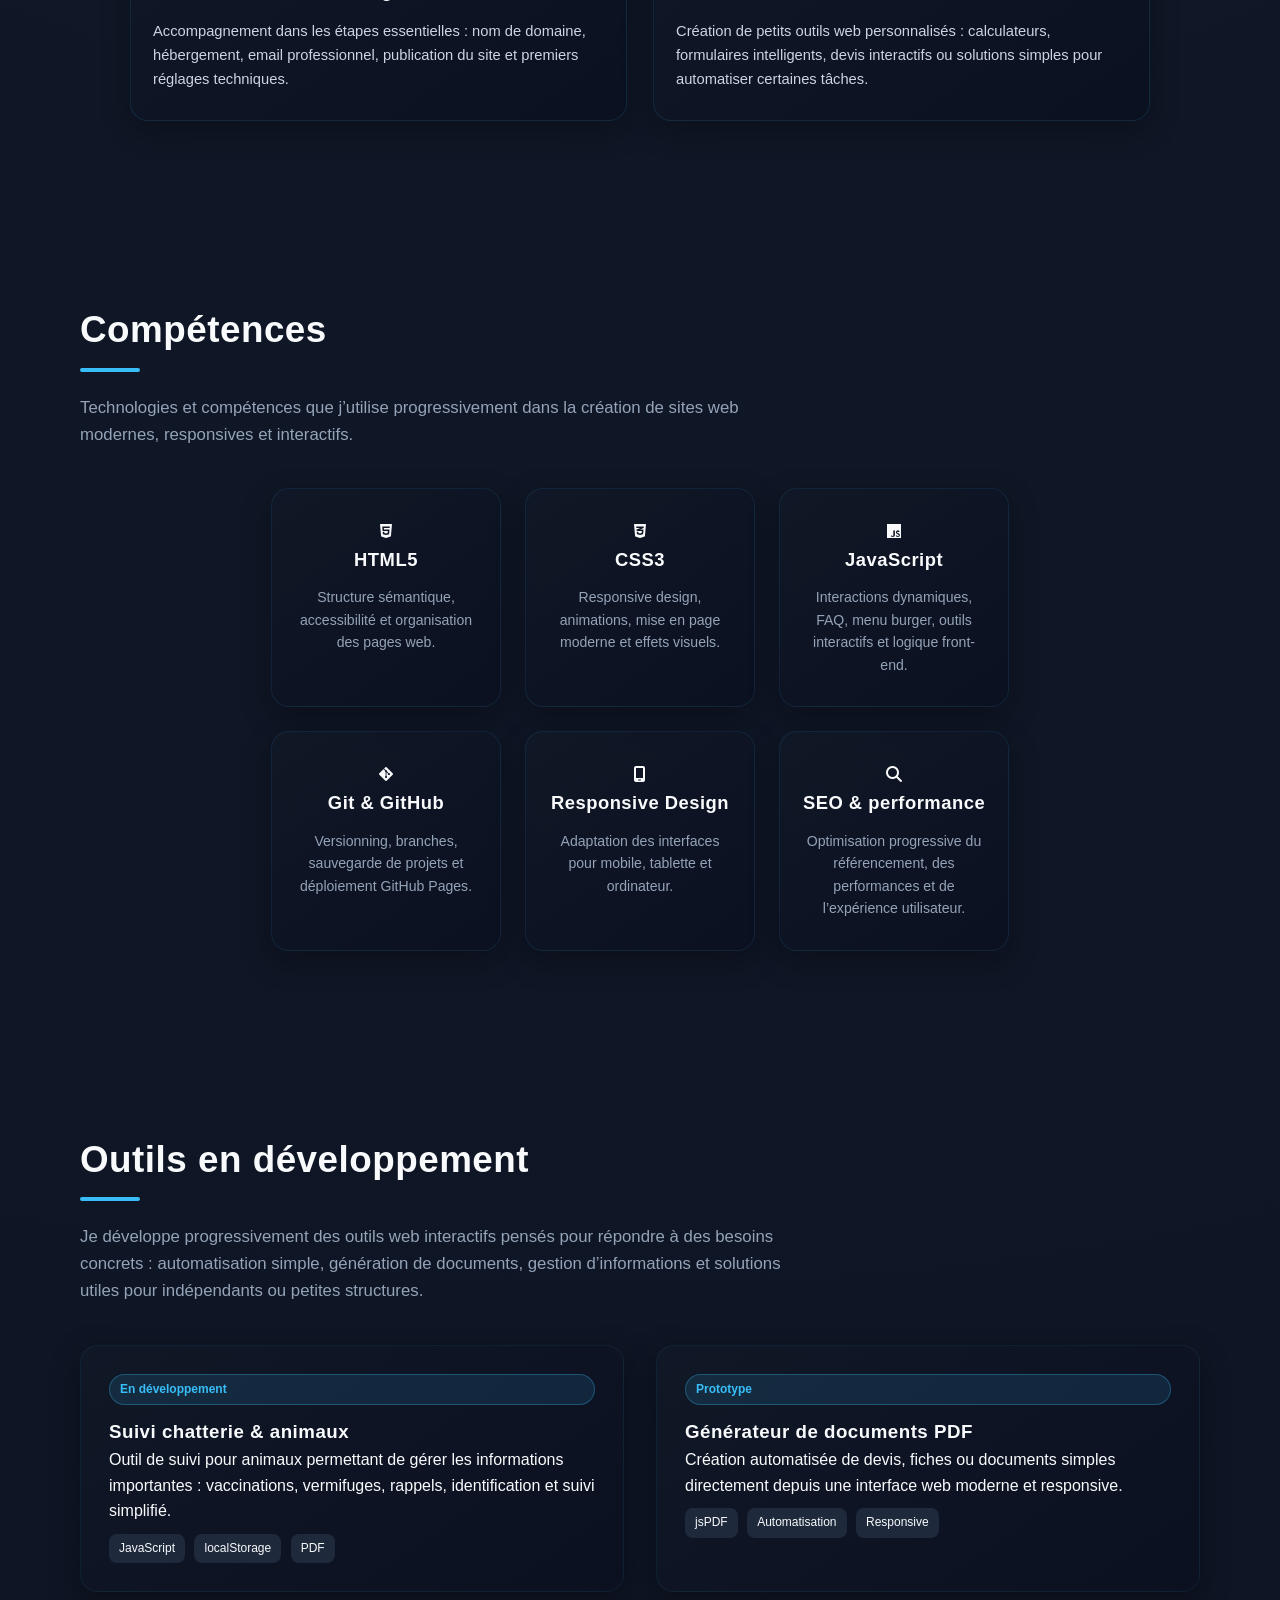
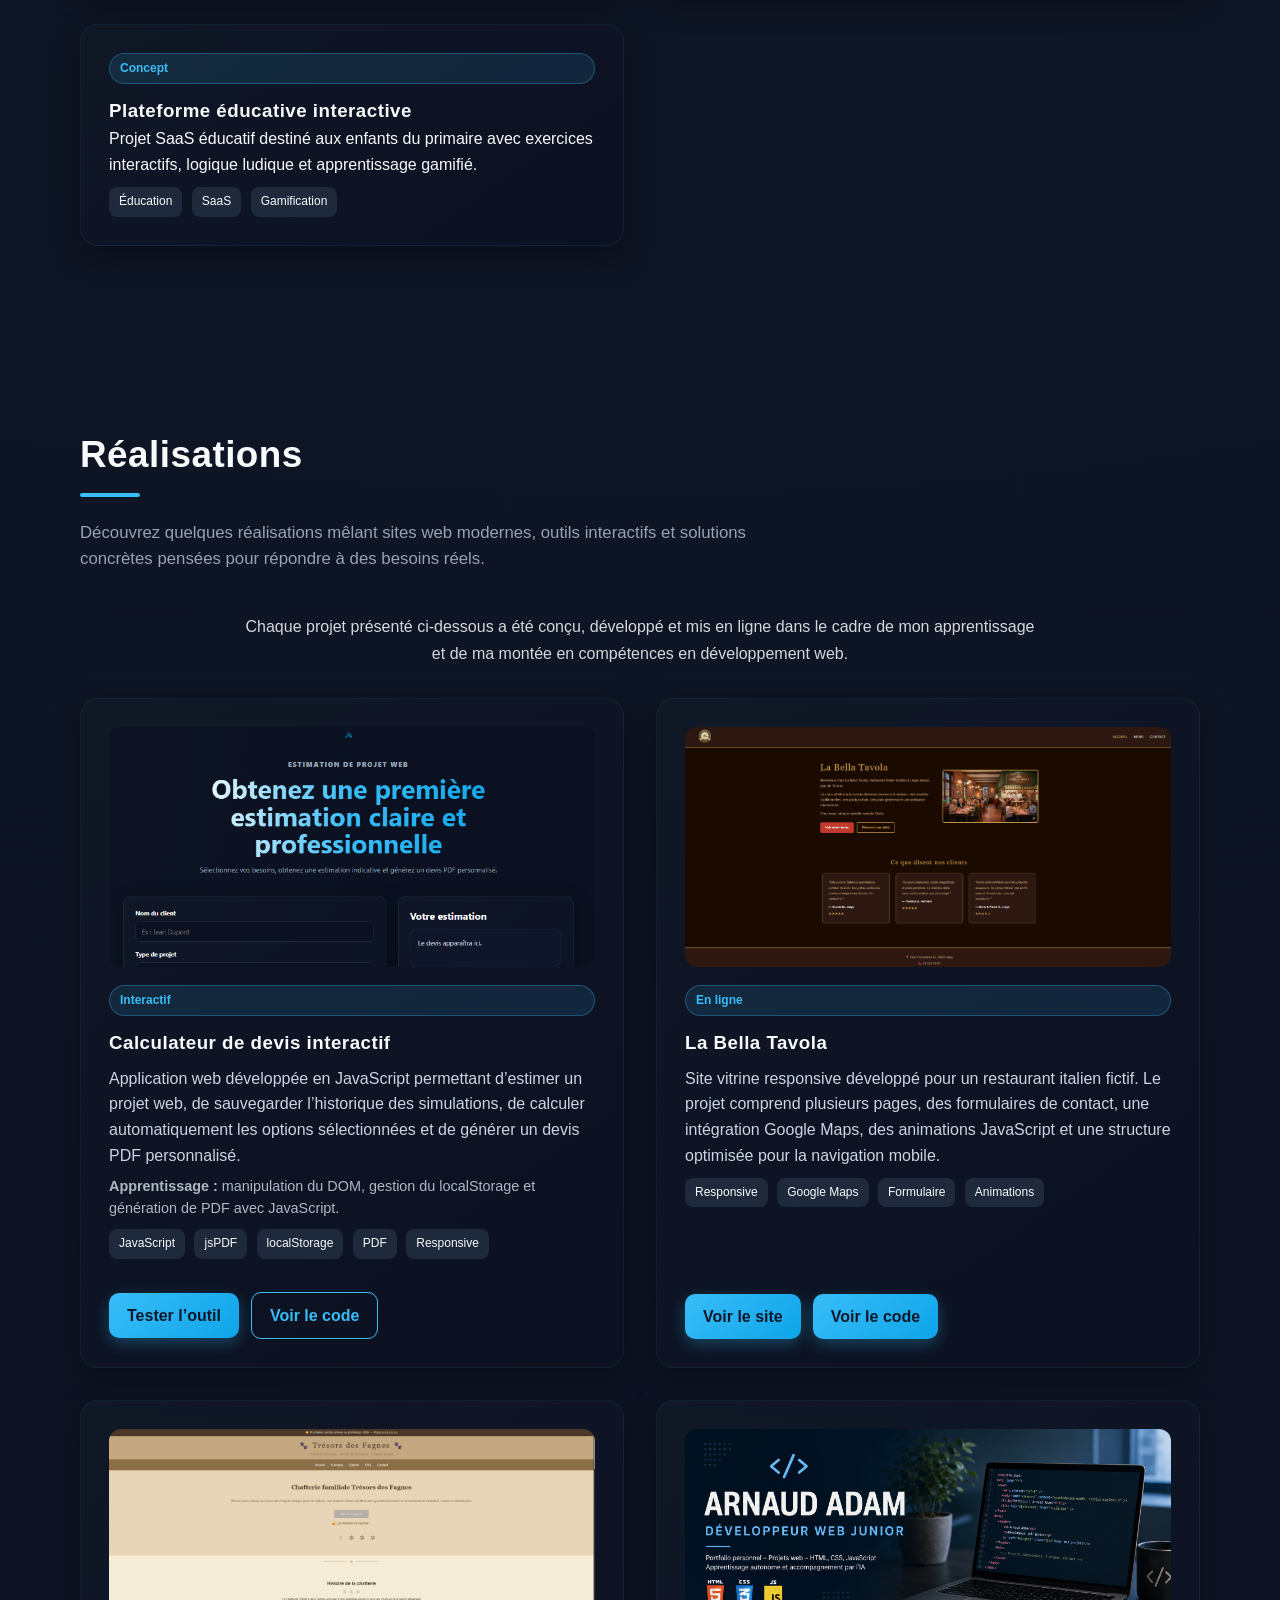
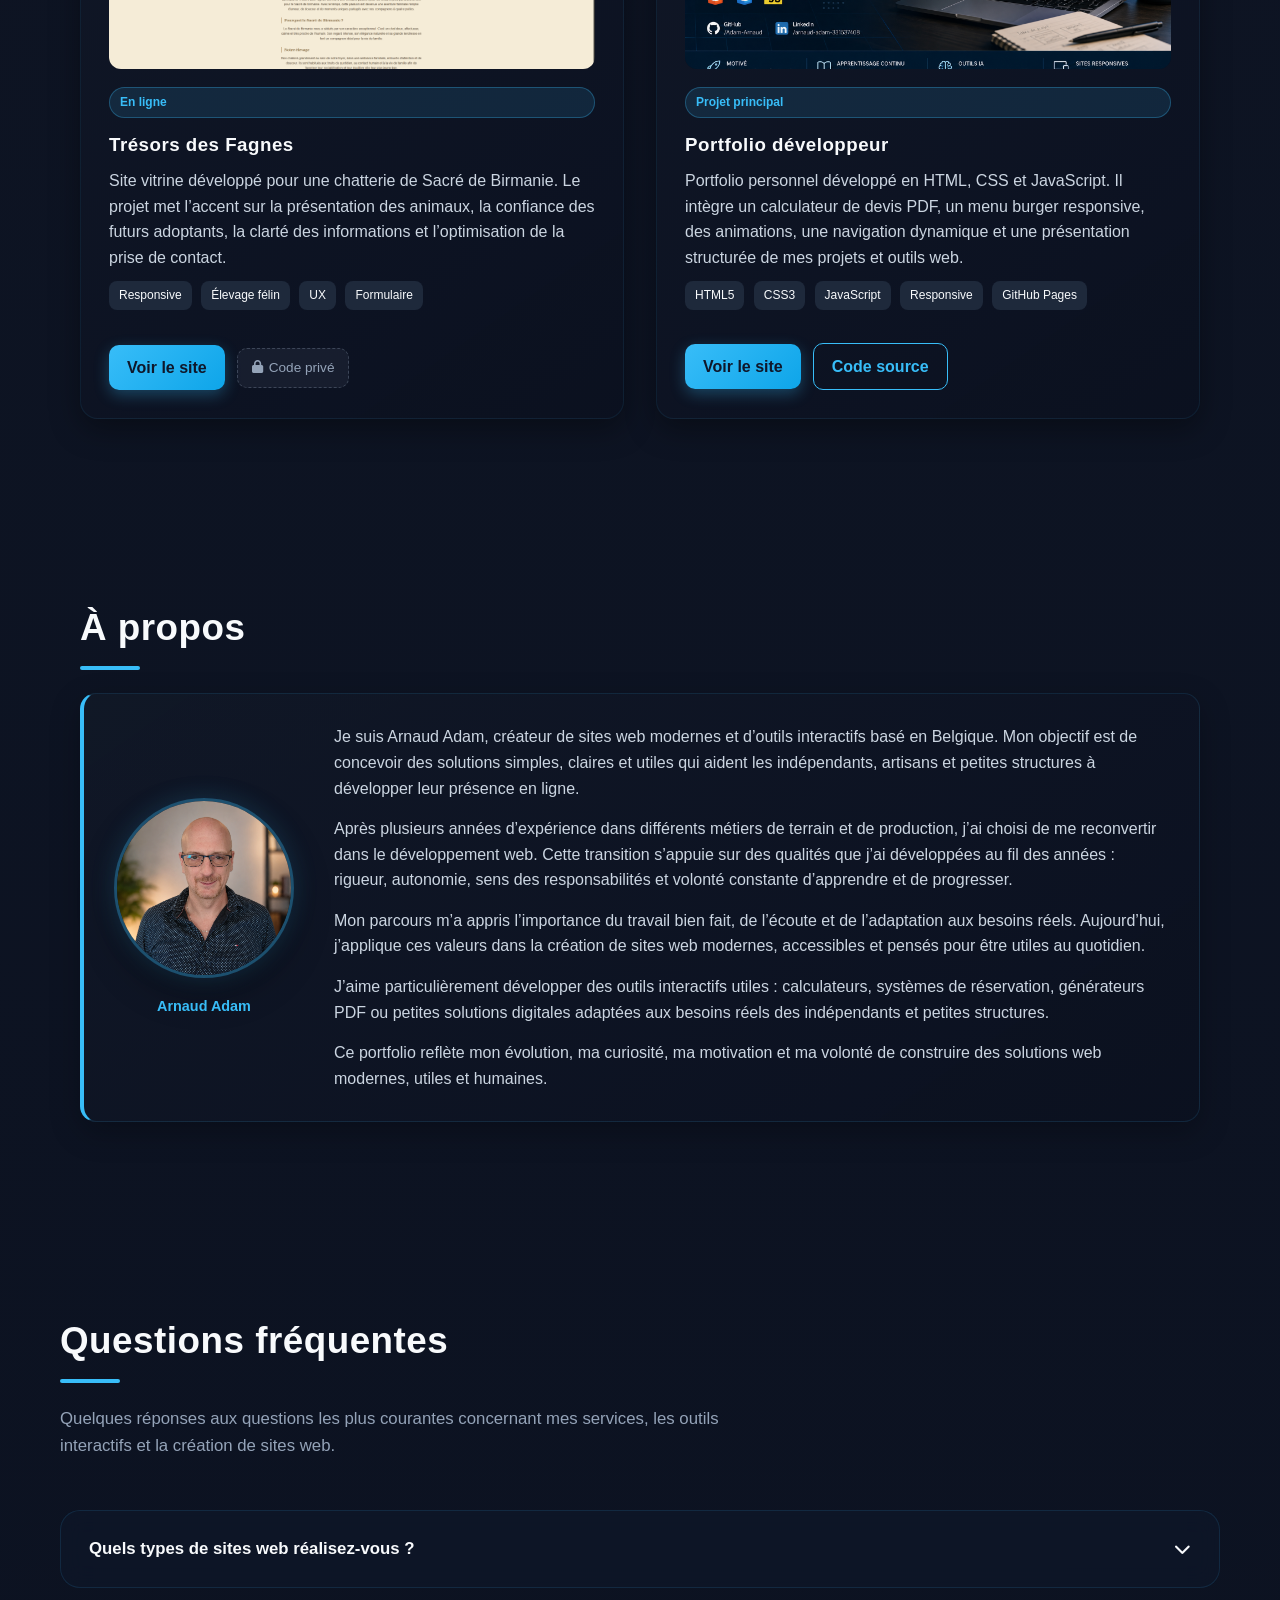
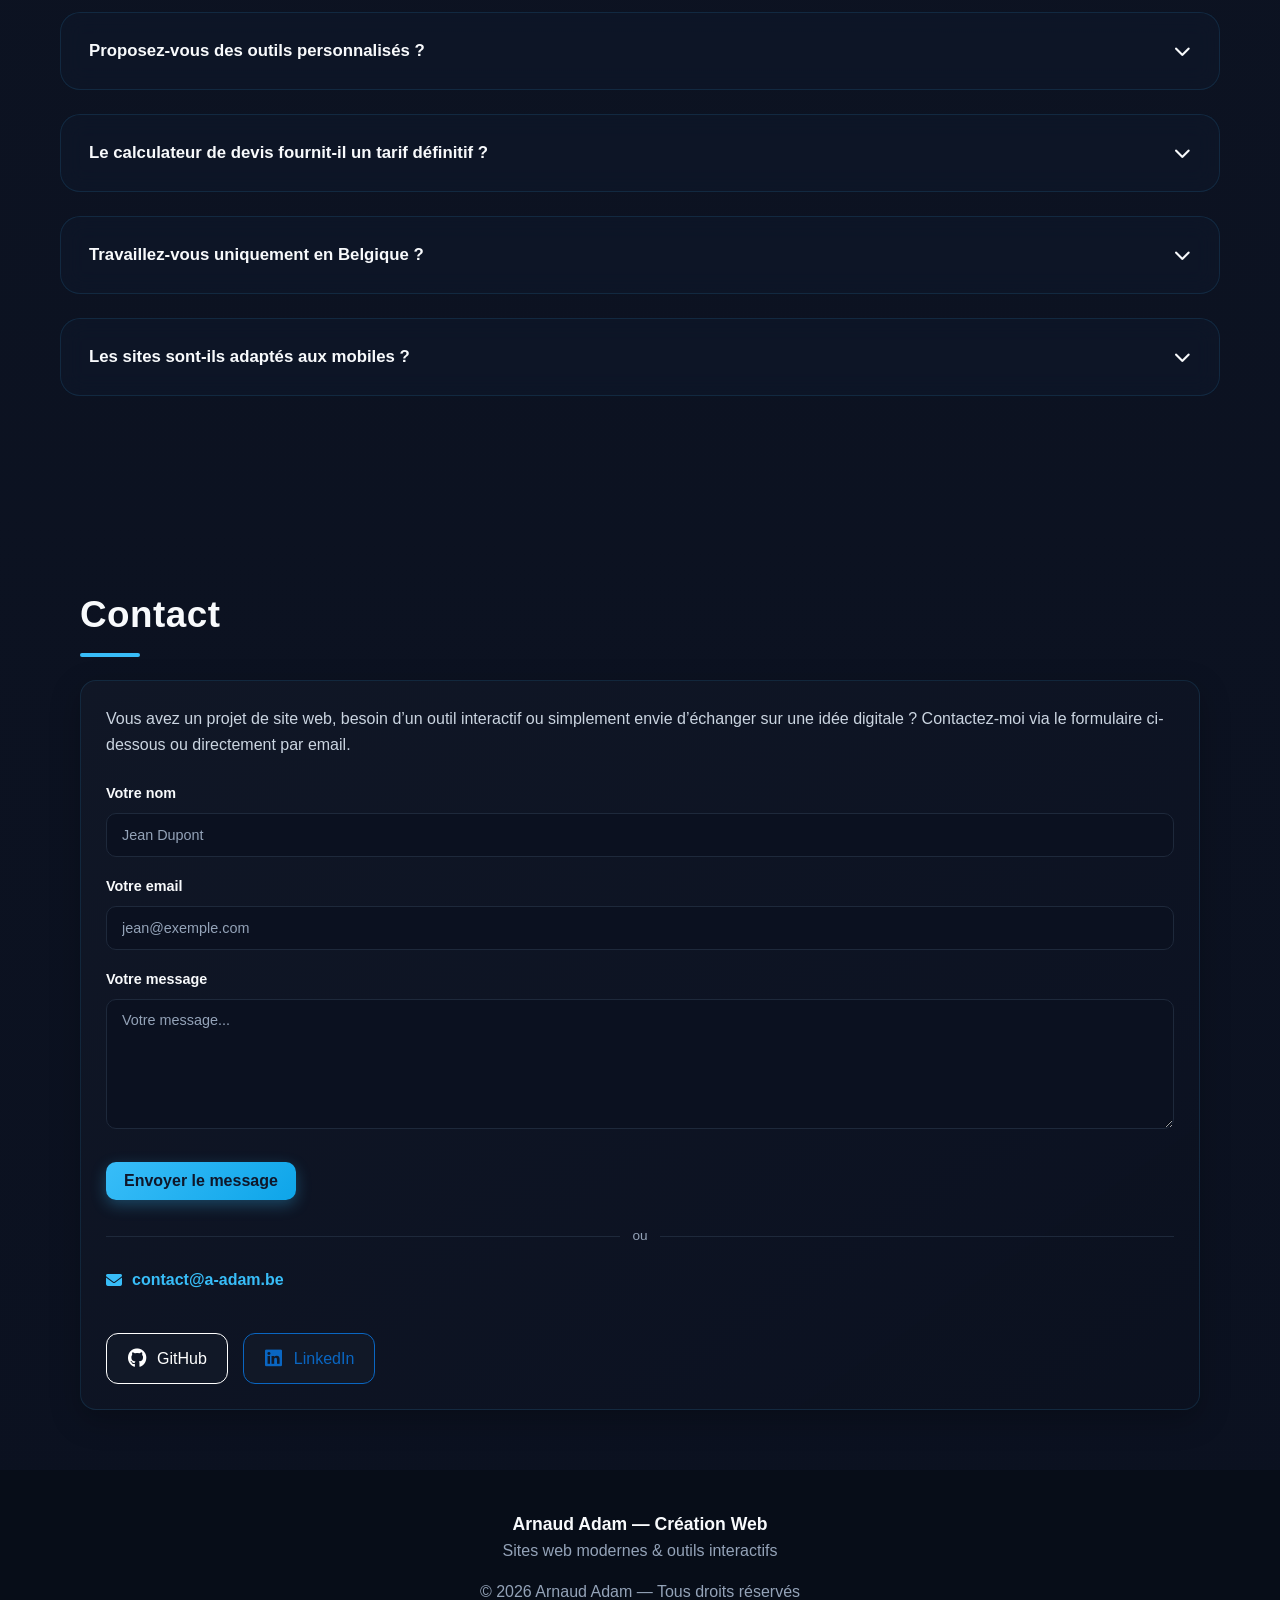
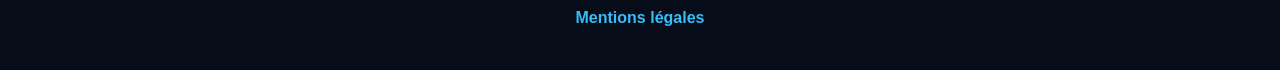
==== commit 4d8cb9db: "mis à jour format miniature calculateur" ====
--- a/index.html
+++ b/index.html
@@ -282,7 +282,7 @@
         <!-- Carte 1 — Calculateur de devis -->
         <div class="card project-card">
           <div class="project-image">
-            <img src="images/image-calculateur-devis.png"
+            <img src="images/calculateur-devis.webp"
               alt="Capture d'écran du calculateur de devis interactif pour projets web" loading="lazy" width="800"
               height="450">
 
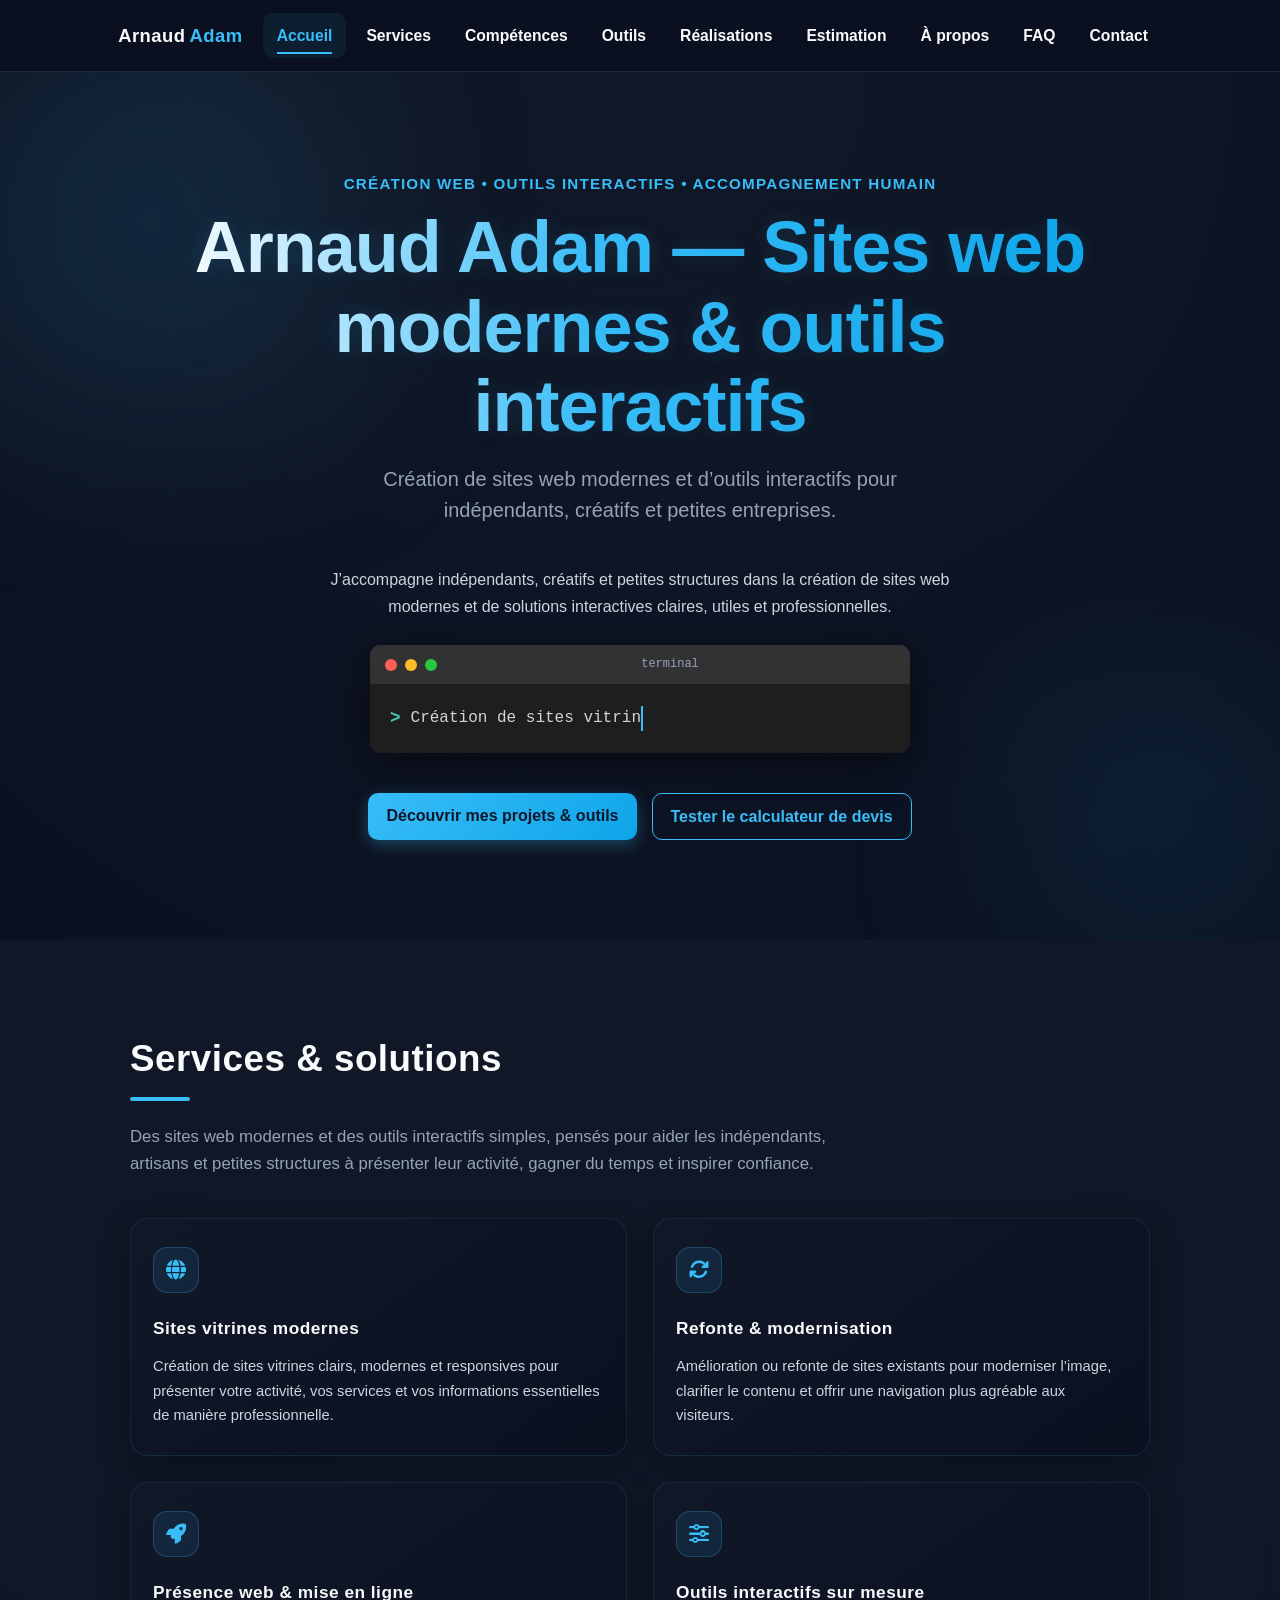
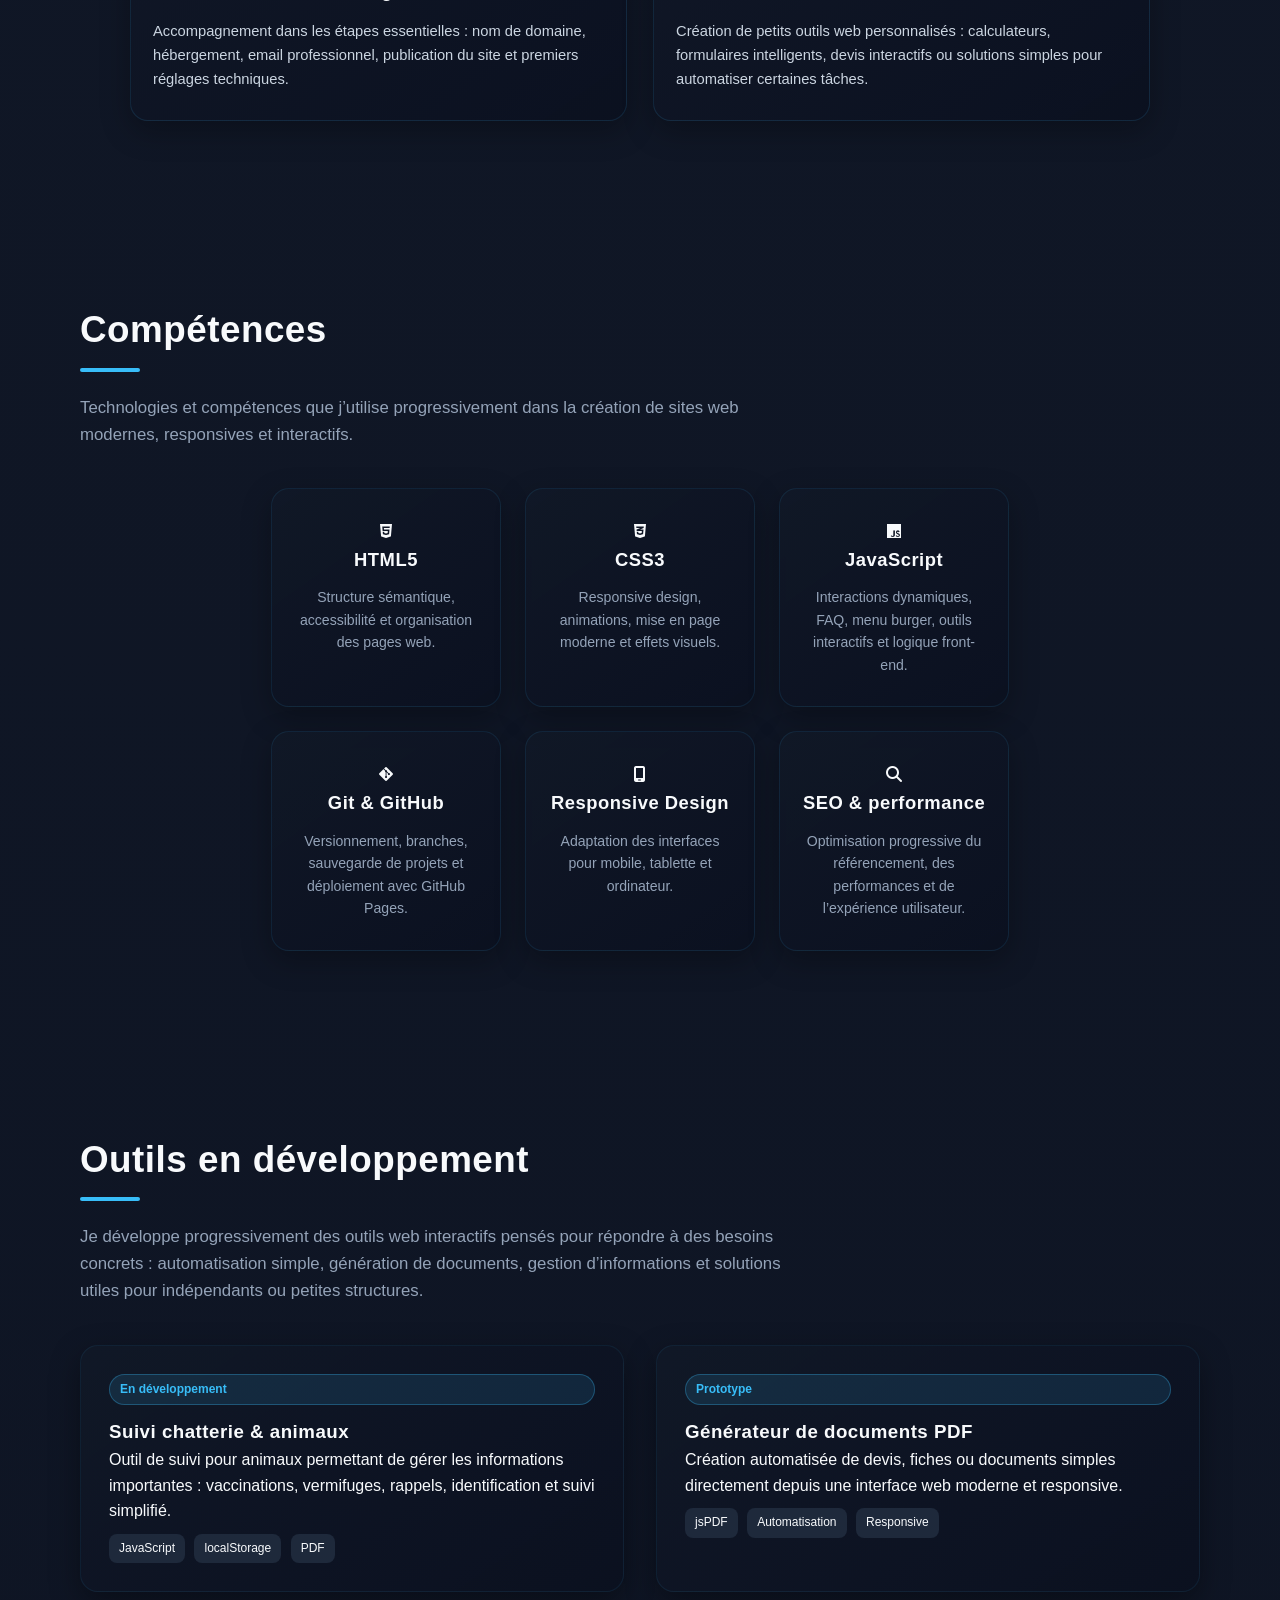
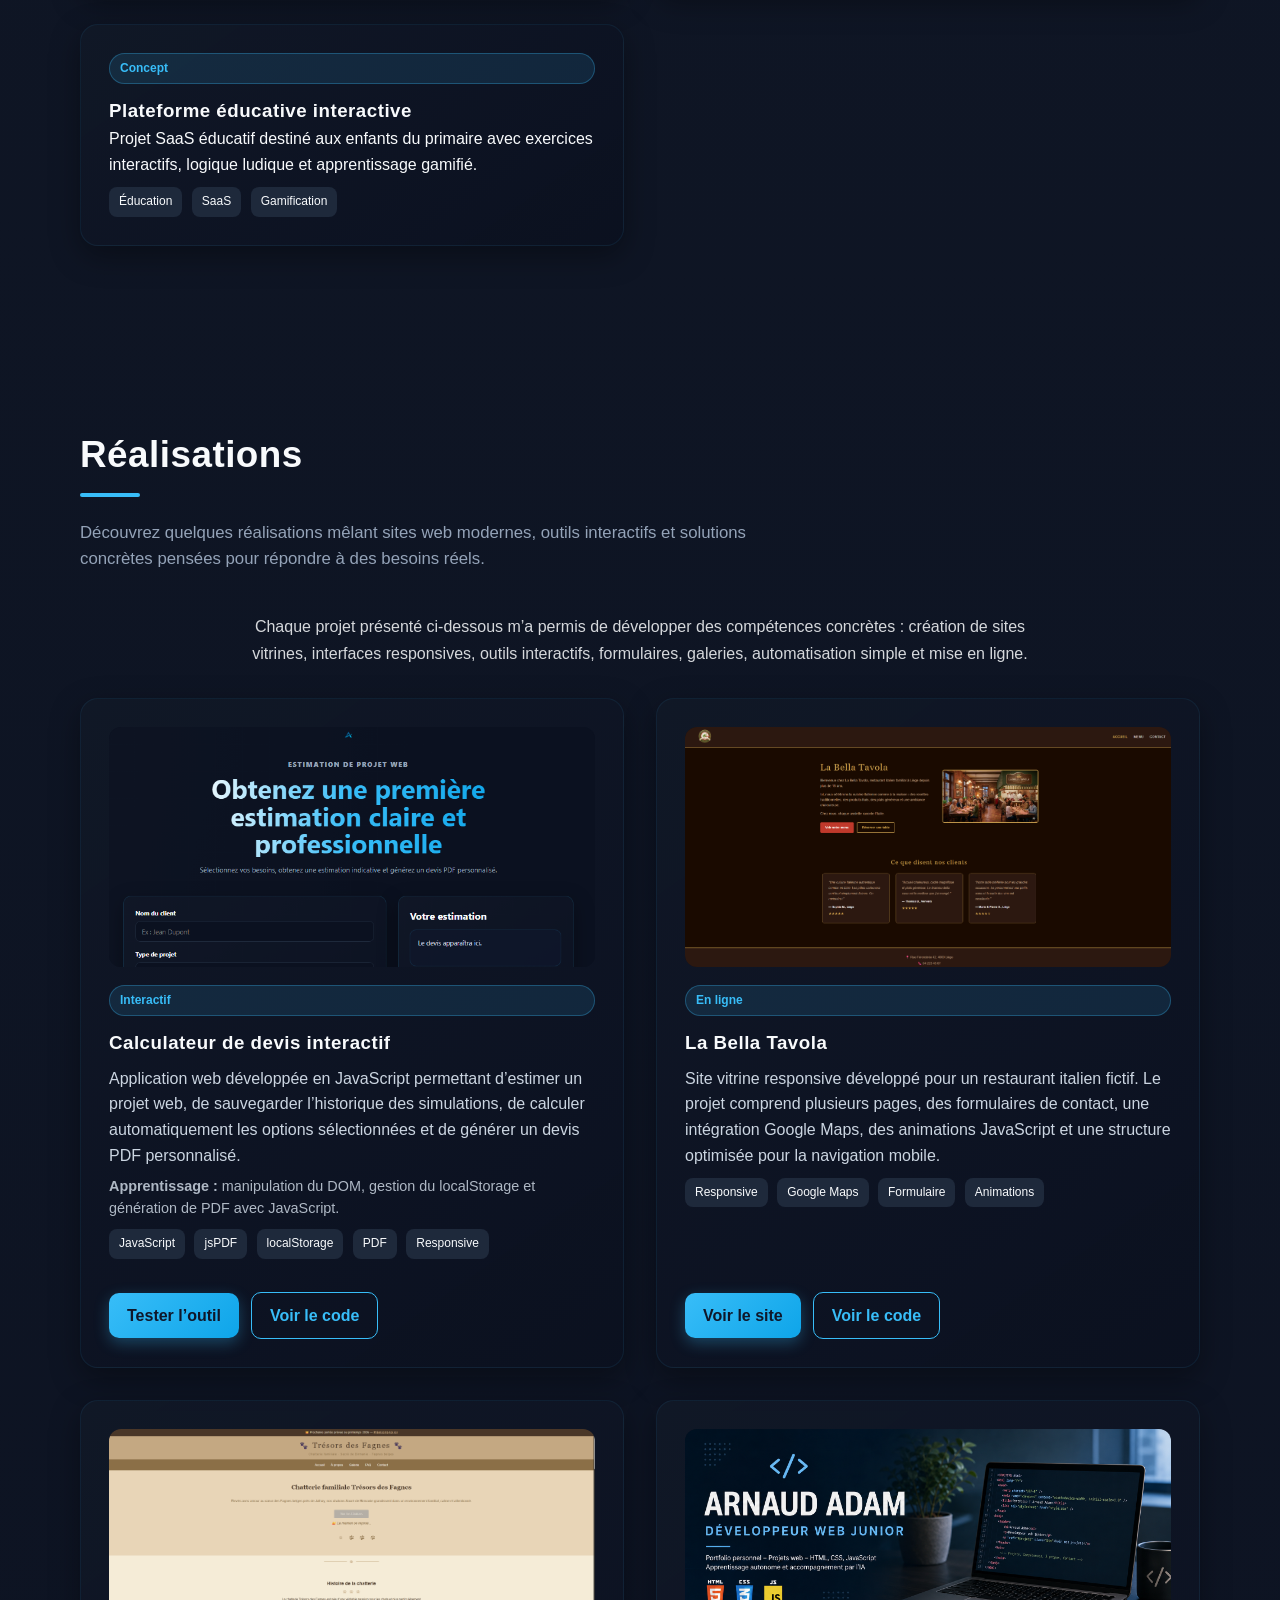
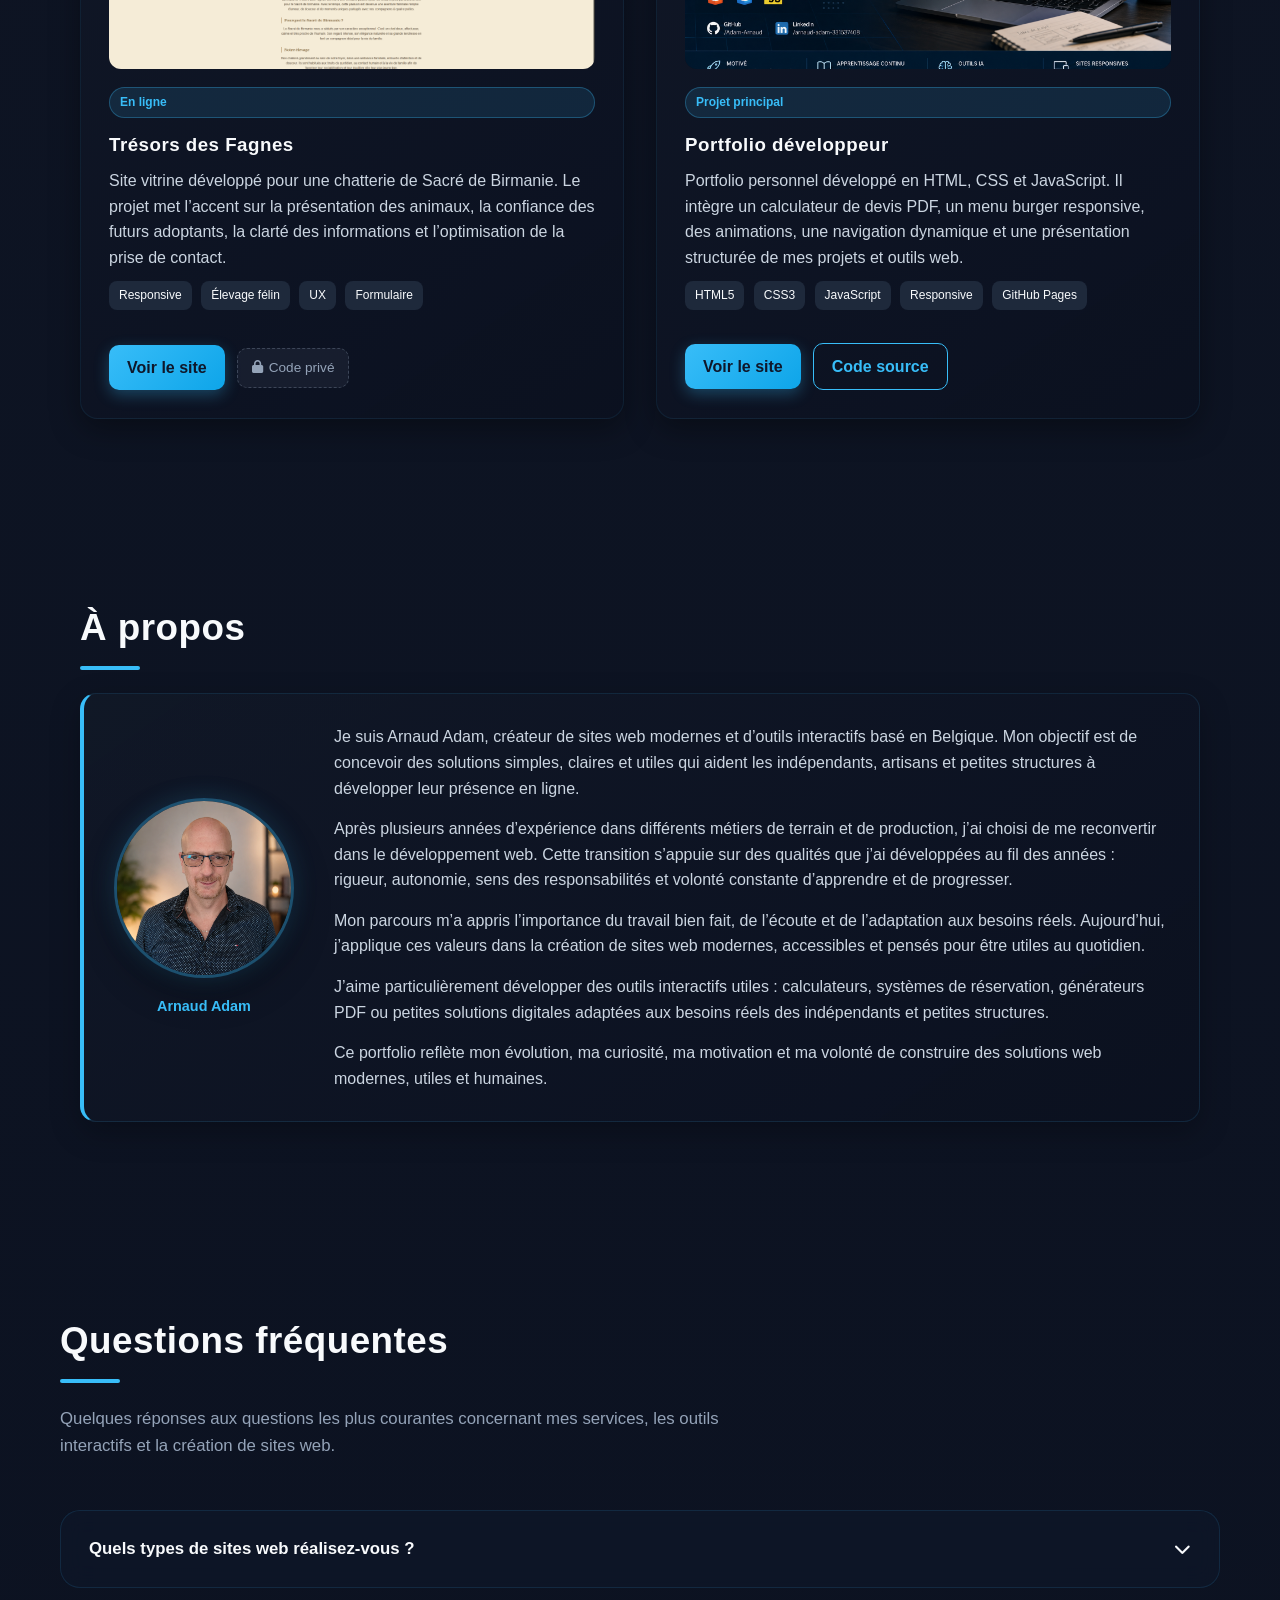
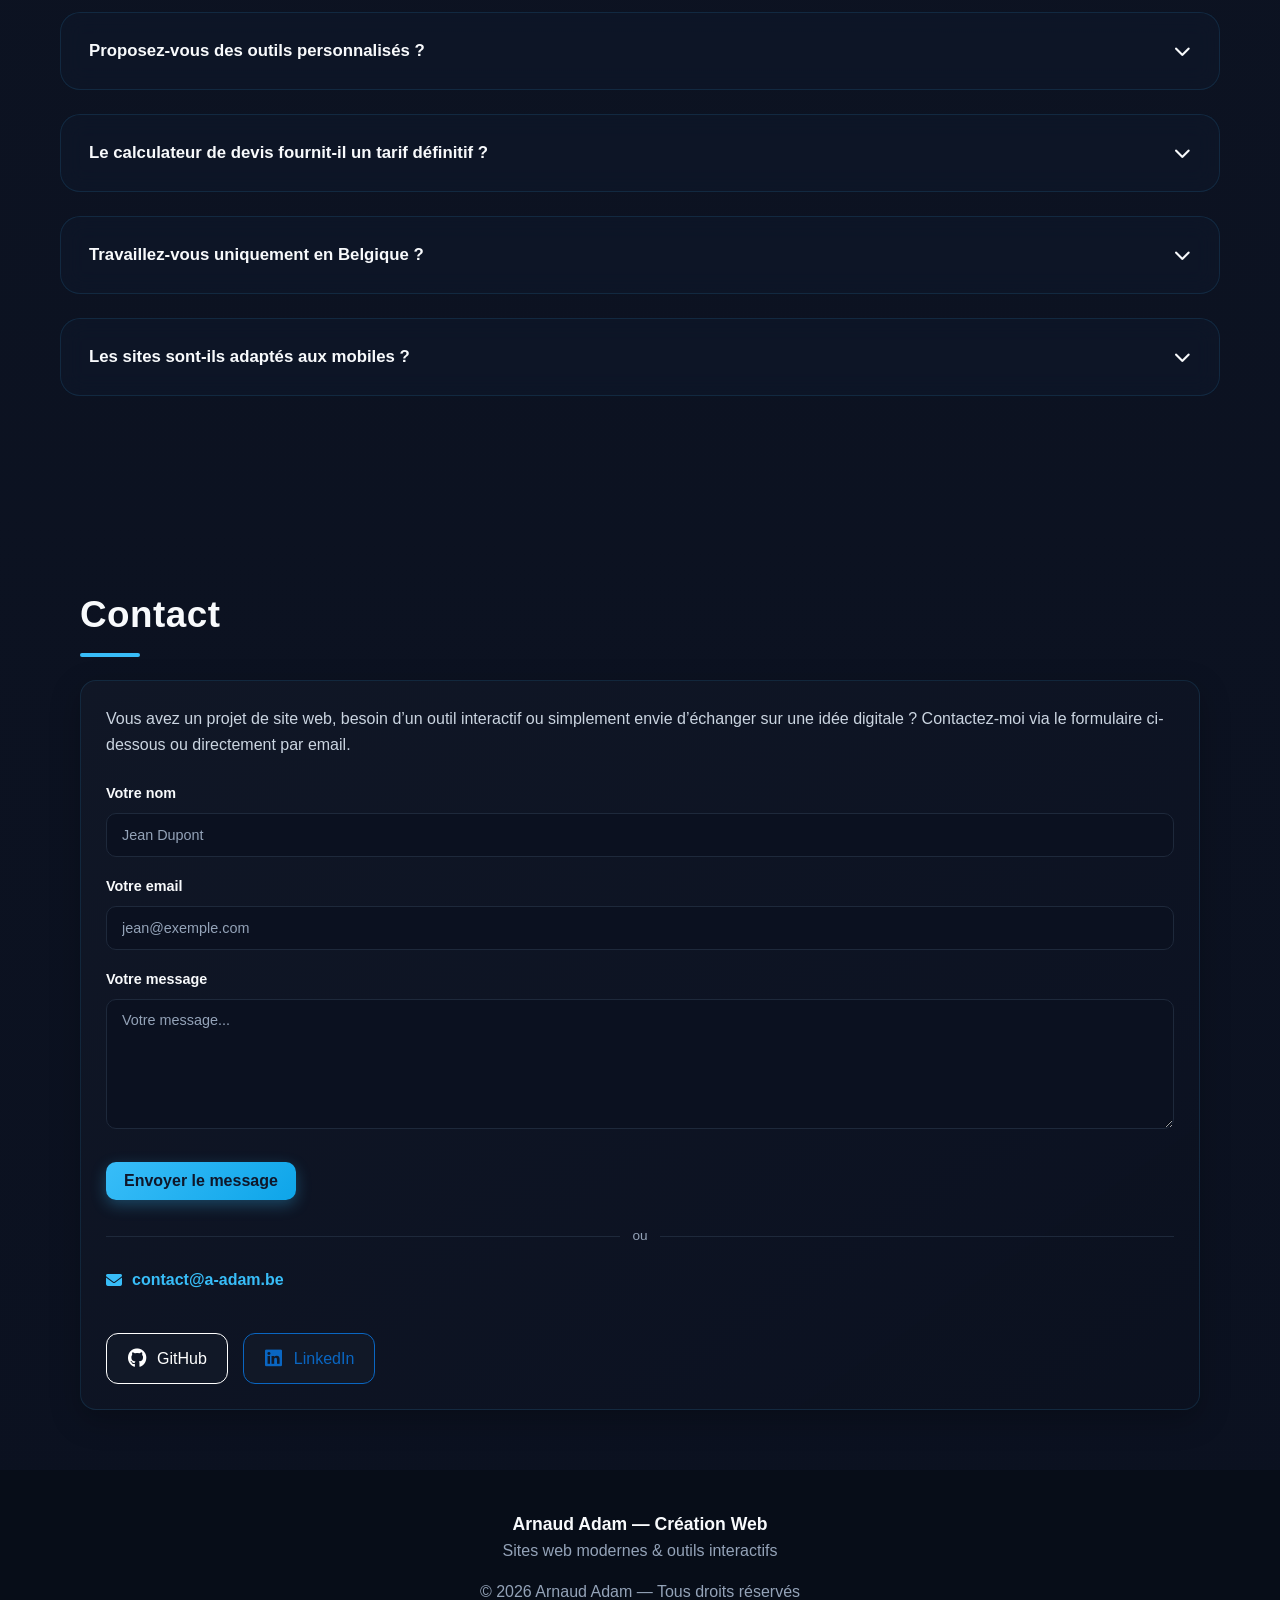
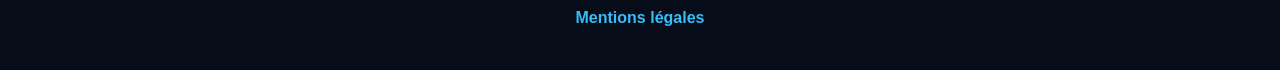
==== commit 73b6c51a: "Ameliore portfolio et comportement FAQ" ====
--- a/index.html
+++ b/index.html
@@ -21,14 +21,14 @@
     content="Création de sites web modernes et outils interactifs pour indépendants, créatifs et petites entreprises.">
   <meta property="og:type" content="website">
   <meta property="og:url" content="https://a-adam.be/">
-  <meta property="og:image" content="https://a-adam.be/images/site-portfolio-preview.png">
+  <meta property="og:image" content="https://a-adam.be/images/site-portfolio-preview.webp">
 
   <!-- Twitter / X Card -->
   <meta name="twitter:card" content="summary_large_image">
   <meta name="twitter:title" content="Arnaud Adam — Sites web modernes & outils interactifs">
   <meta name="twitter:description"
     content="Création de sites web modernes et outils interactifs pour indépendants, créatifs et petites entreprises.">
-  <meta name="twitter:image" content="https://a-adam.be/images/site-portfolio-preview.png">
+  <meta name="twitter:image" content="https://a-adam.be/images/site-portfolio-preview.webp">
 
   <link rel="icon" type="image/x-icon" href="favicon.ico">
   <link rel="preconnect" href="https://cdnjs.cloudflare.com">
@@ -183,7 +183,7 @@
         <article class="skill-card">
           <i class="fa-brands fa-git-alt"></i>
           <h3>Git & GitHub</h3>
-          <p>Versionning, branches, sauvegarde de projets et déploiement GitHub Pages.</p>
+          <p>Versionnement, branches, sauvegarde de projets et déploiement avec GitHub Pages.</p>
         </article>
 
         <article class="skill-card">
@@ -273,8 +273,9 @@
         et solutions concrètes pensées pour répondre à des besoins réels.
       </p>
       <p class="projects-note">
-        Chaque projet présenté ci-dessous a été conçu, développé et mis en ligne dans le cadre de mon apprentissage et
-        de ma montée en compétences en développement web.
+        Chaque projet présenté ci-dessous m’a permis de développer des compétences concrètes :
+        création de sites vitrines, interfaces responsives, outils interactifs, formulaires,
+        galeries, automatisation simple et mise en ligne.
       </p>
 
       <div class="projects-grid">
@@ -351,7 +352,7 @@
             <a href="https://adam-arnaud.github.io/la-bella-tavola/" target="_blank" rel="noopener noreferrer"
               class="btn">Voir le site</a>
             <a href="https://github.com/adam-arnaud/la-bella-tavola" target="_blank" rel="noopener noreferrer"
-              class="btn">Voir le code</a>
+              class="btn btn-secondary">Voir le code</a>
           </div>
         </div>
 
@@ -546,10 +547,7 @@
               </p>
             </div>
           </div>
-
-        </div>
-
-      </div>
+        </div>
       </div>
     </section>
 
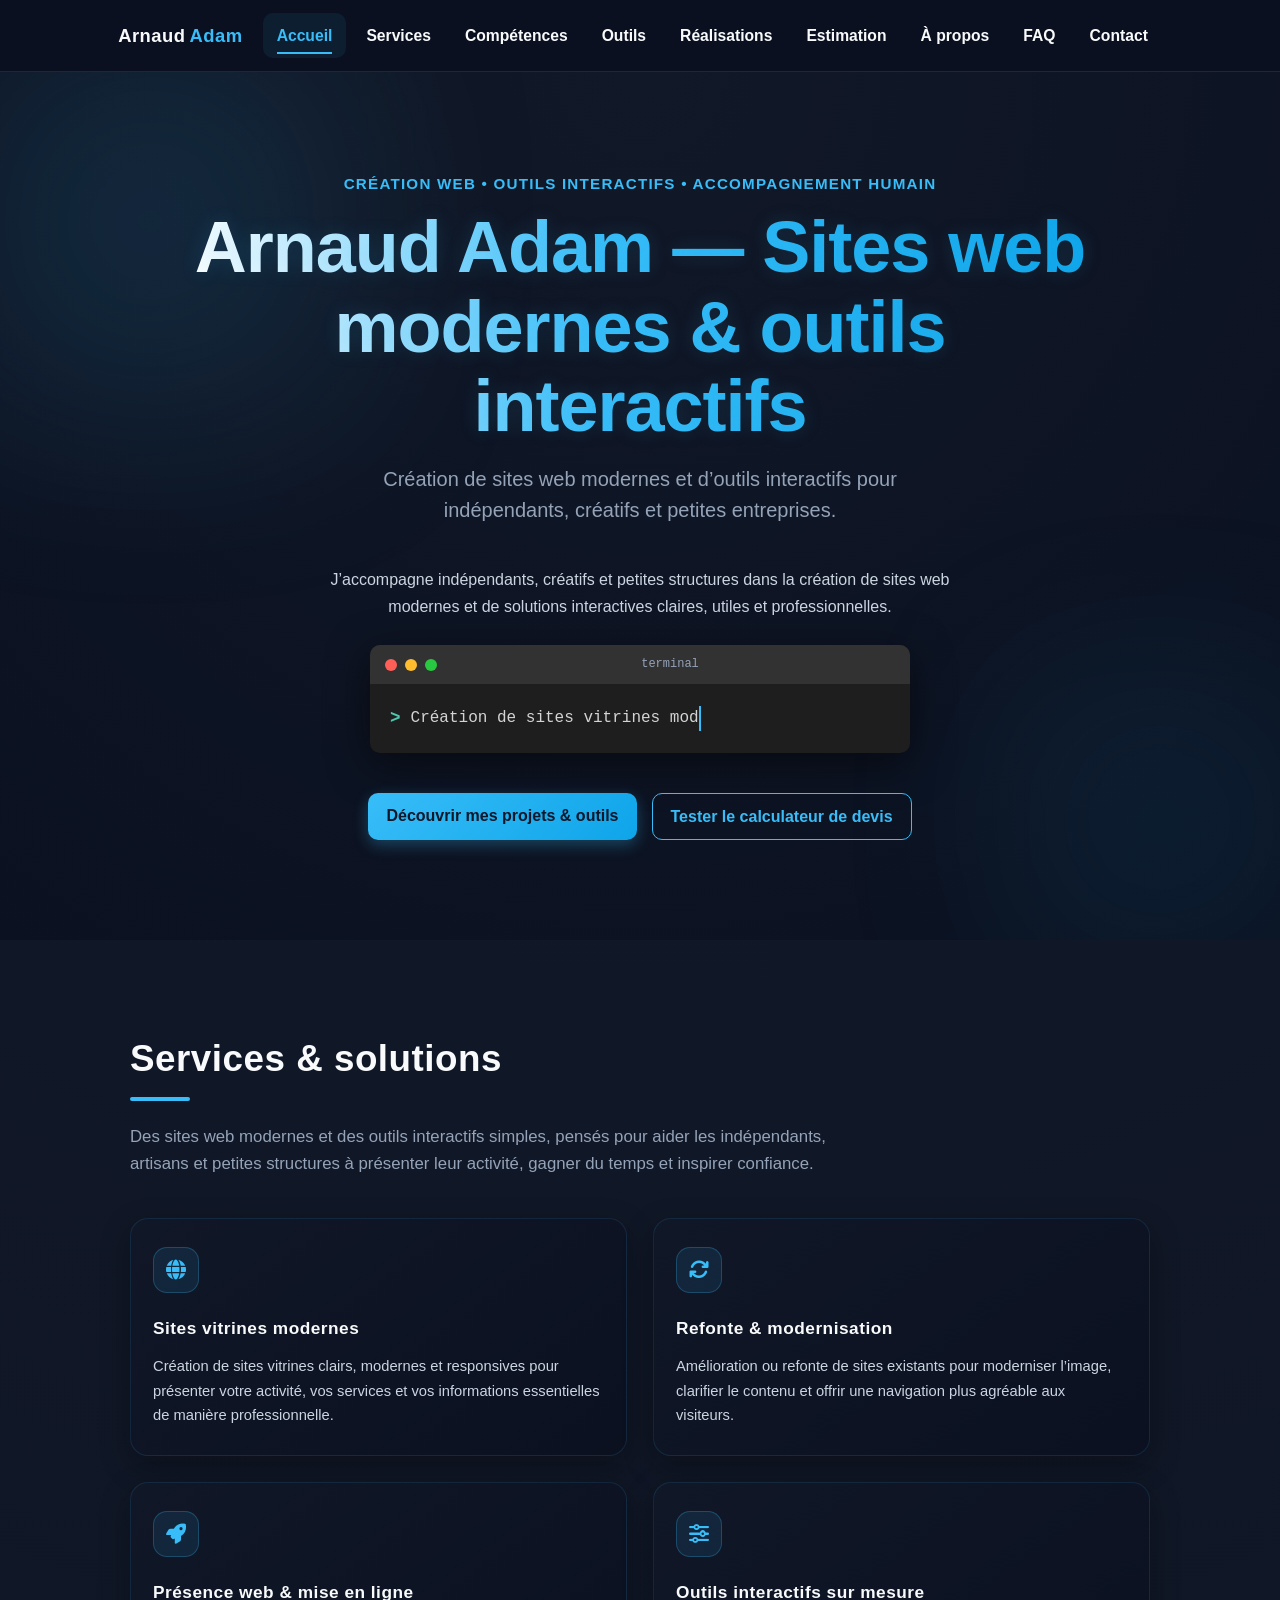
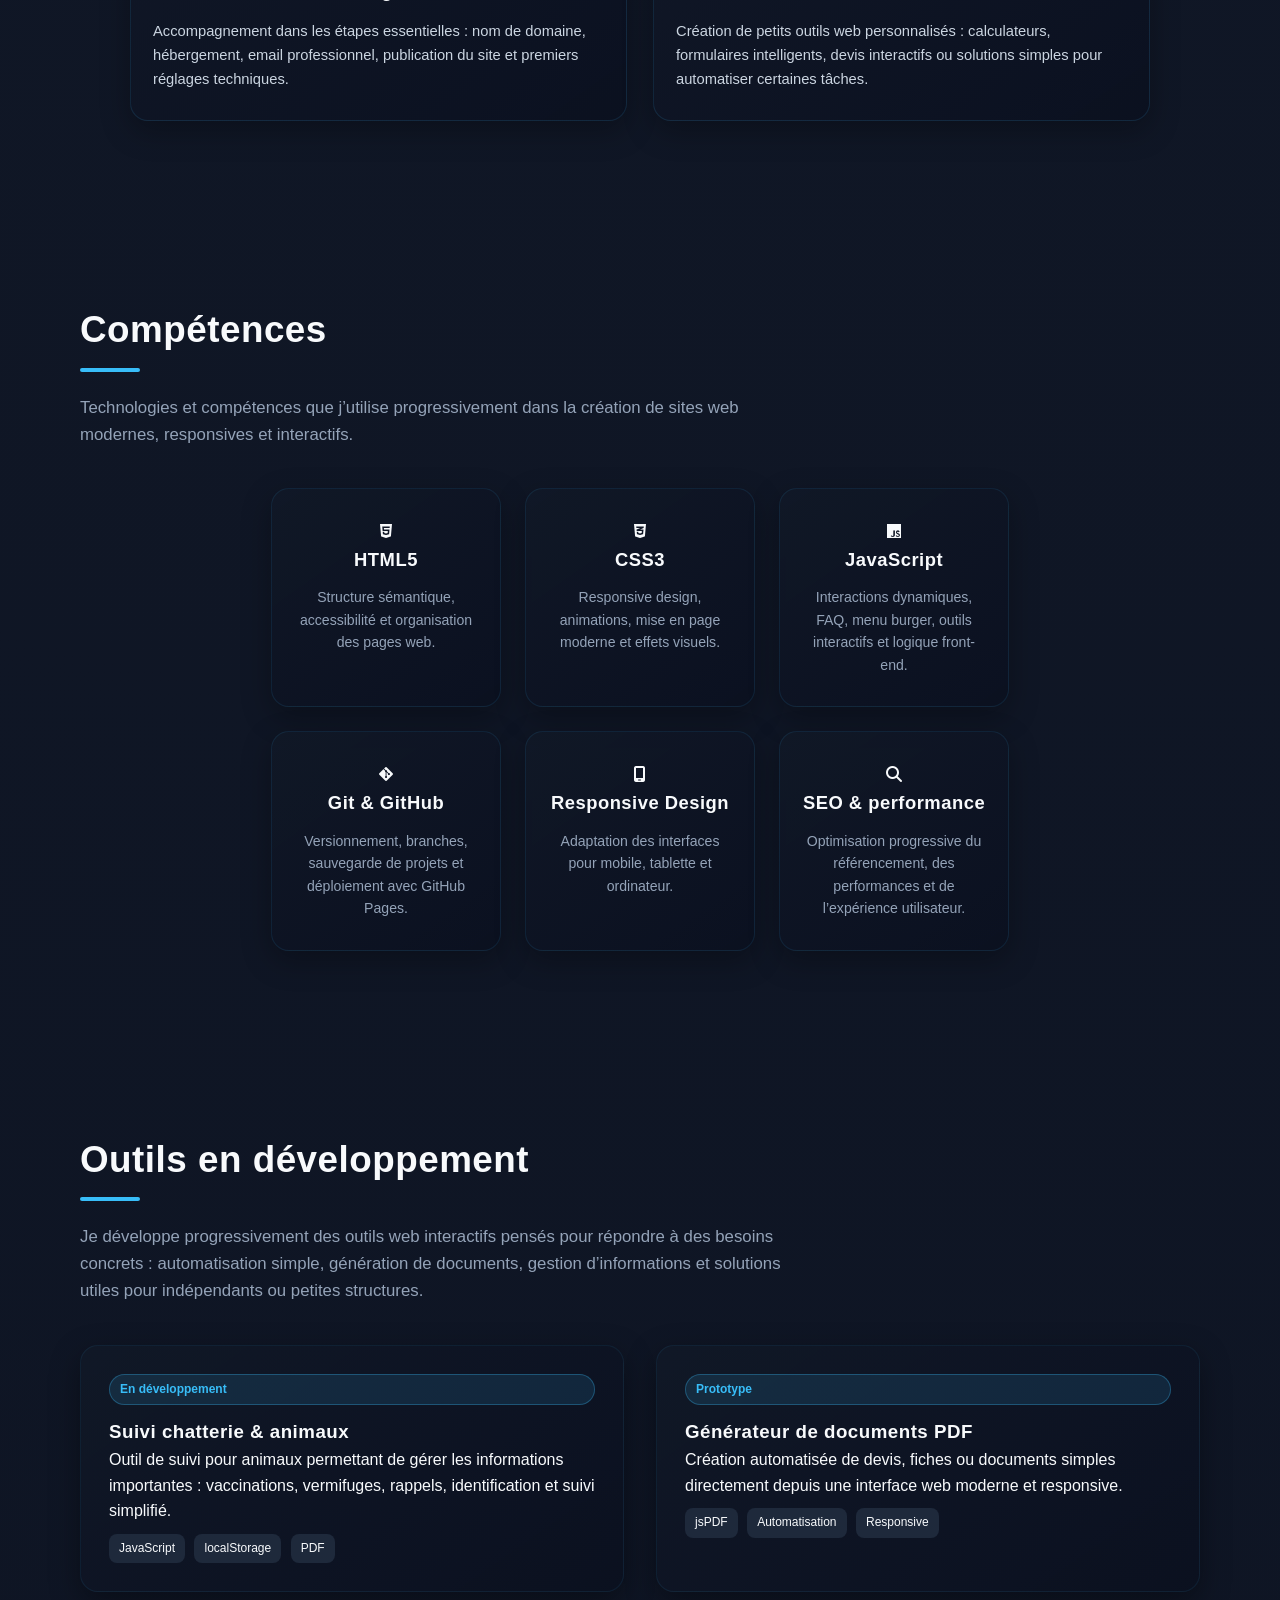
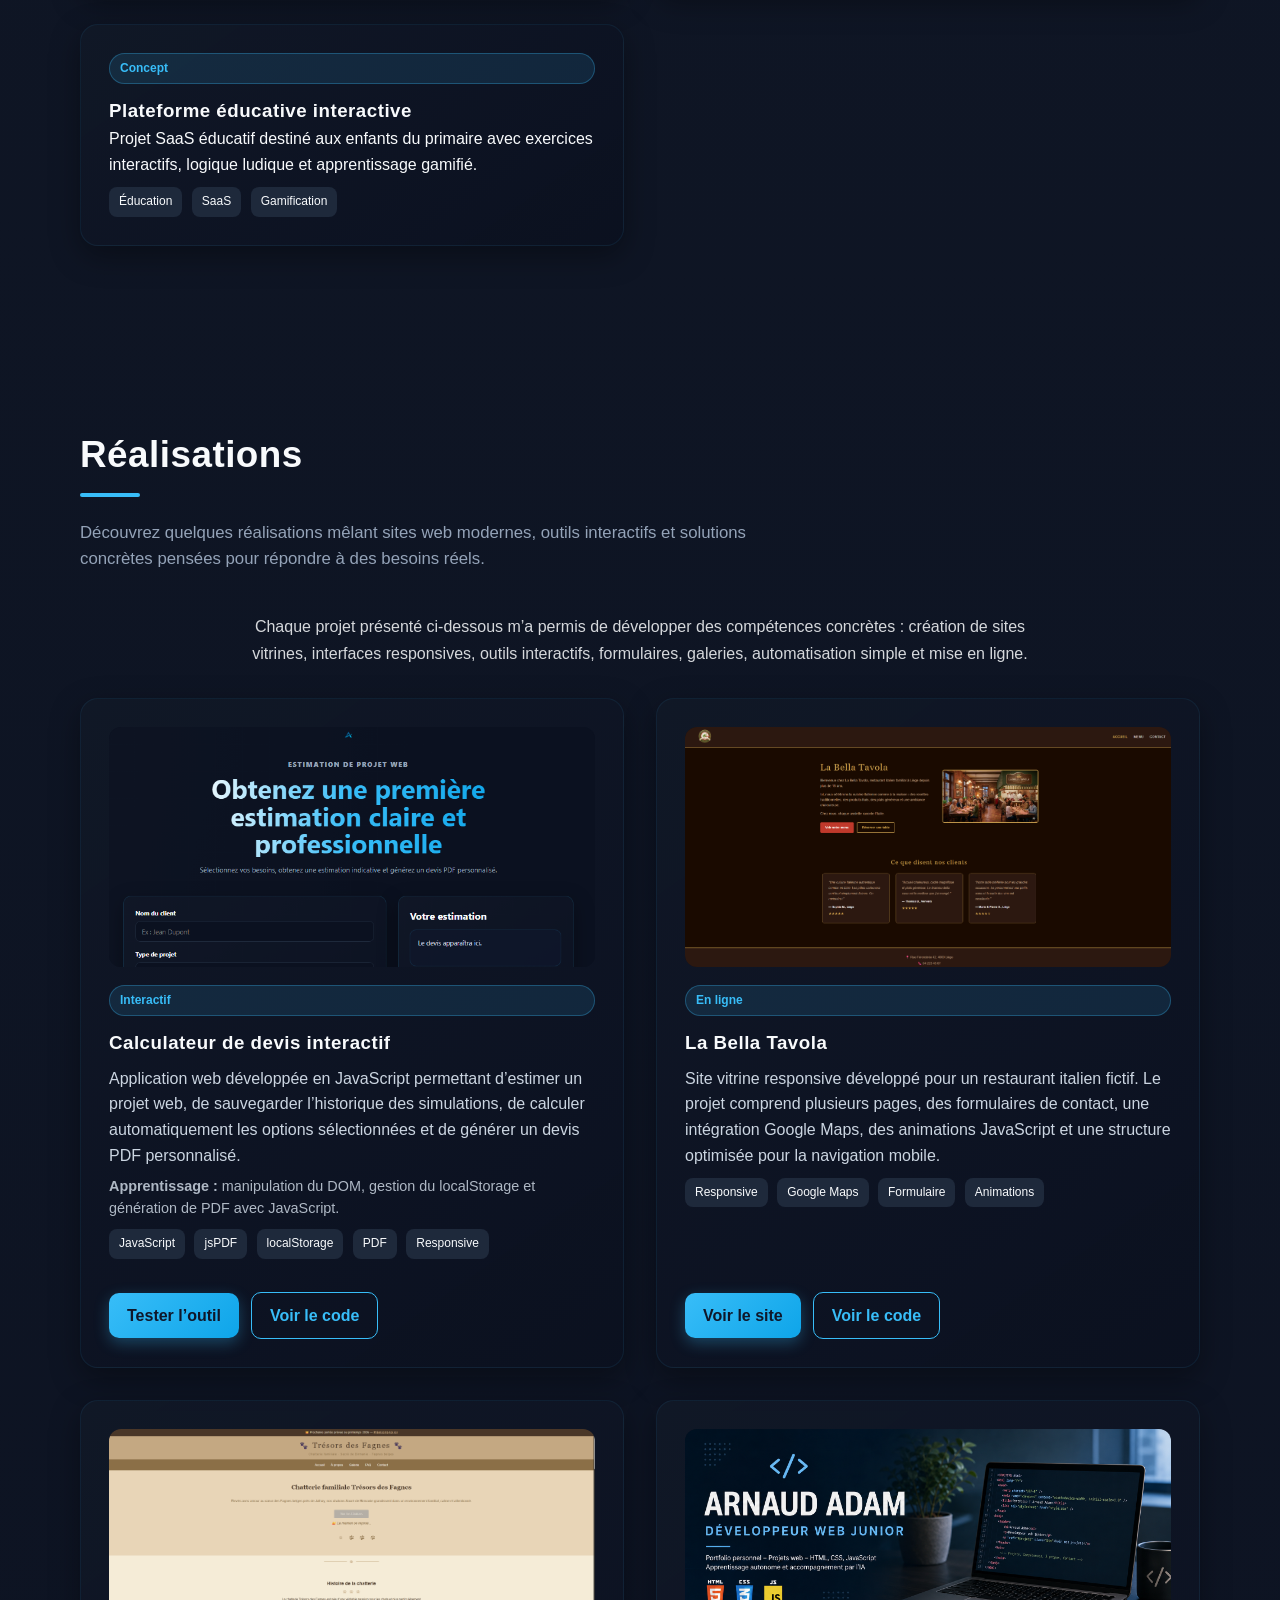
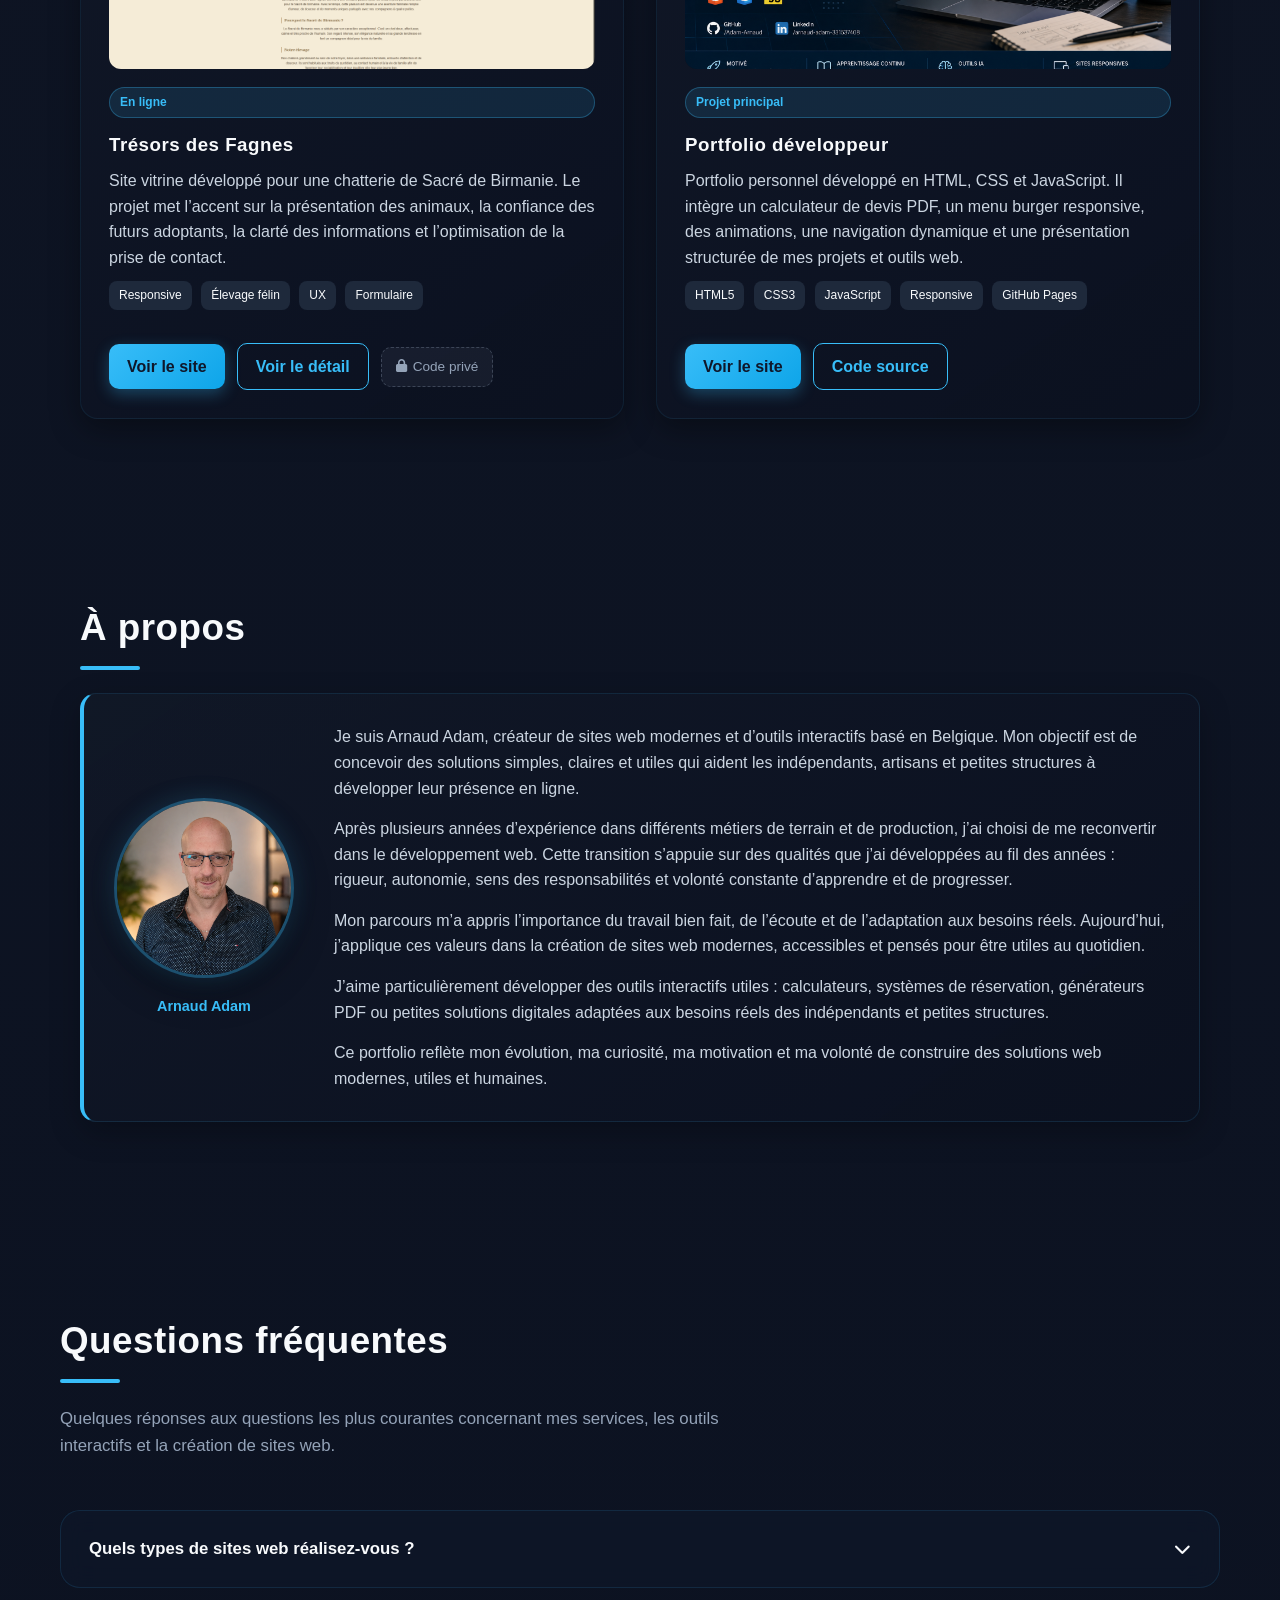
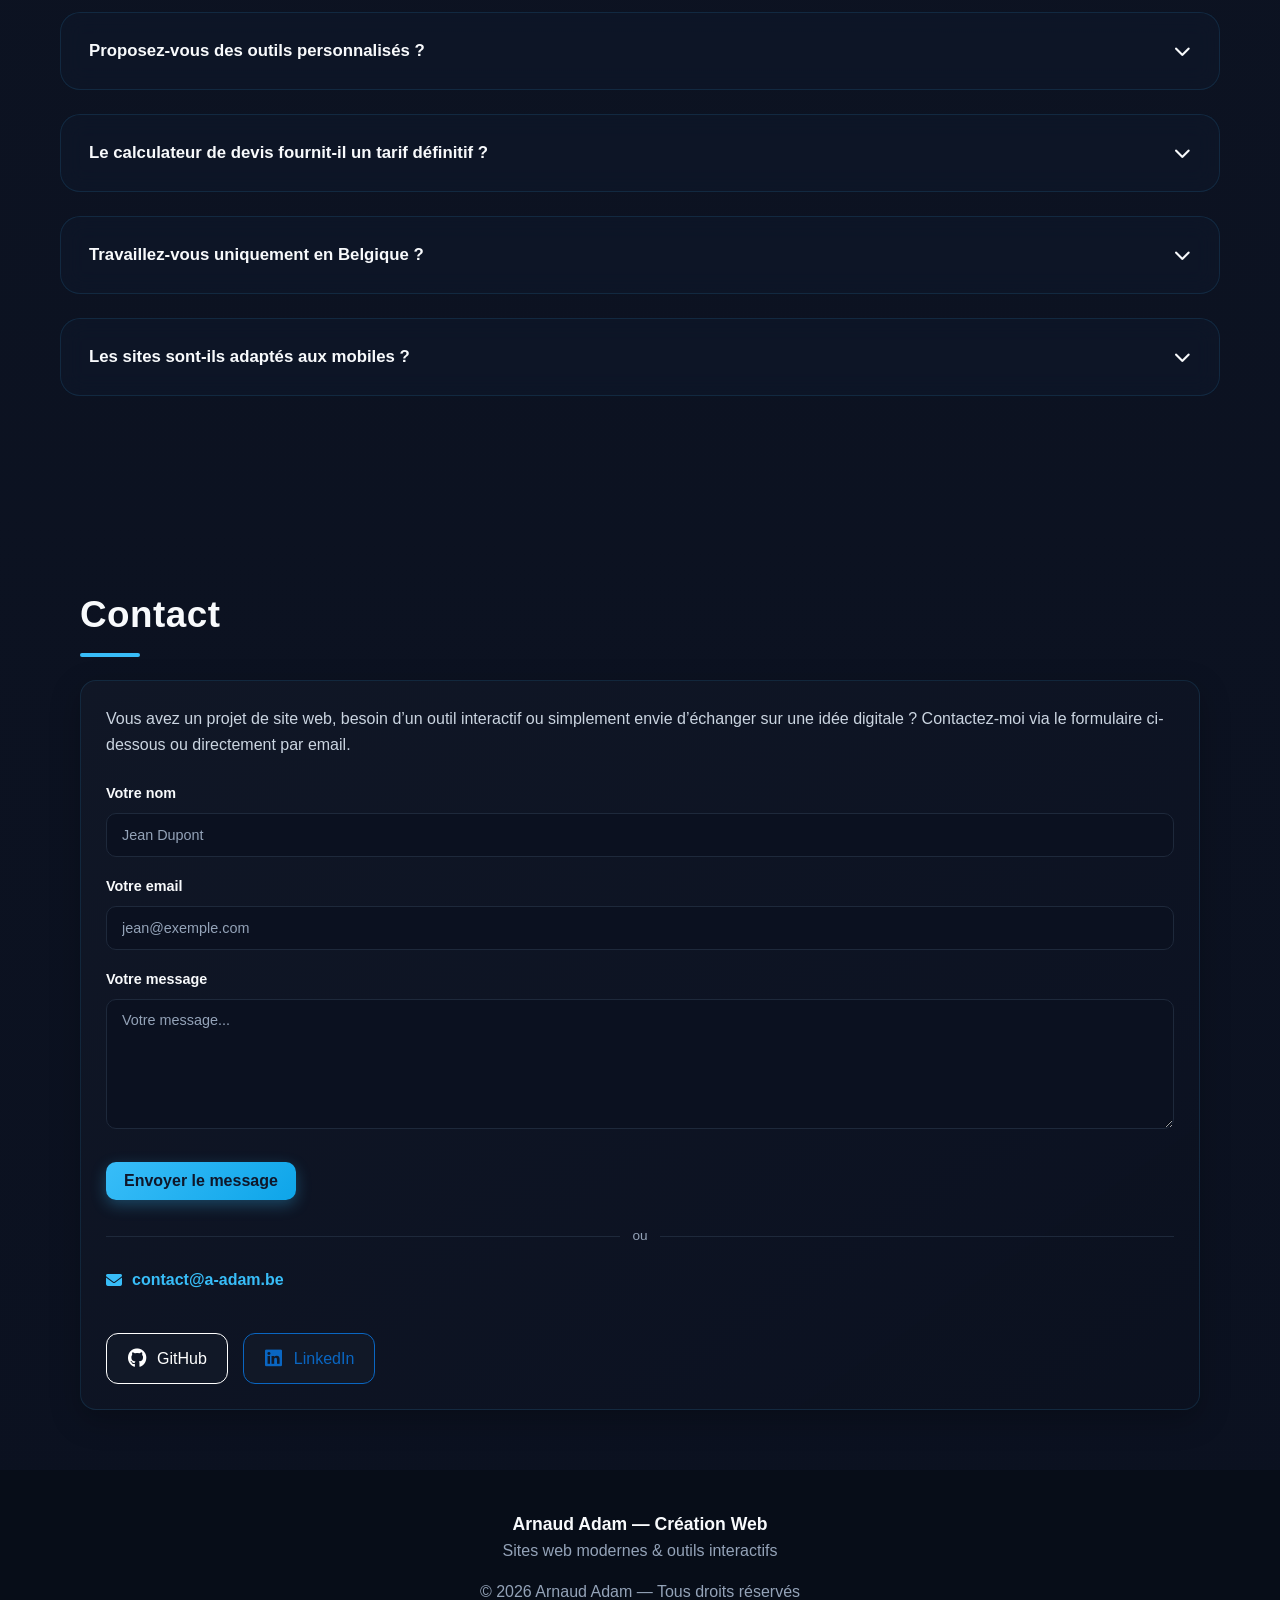
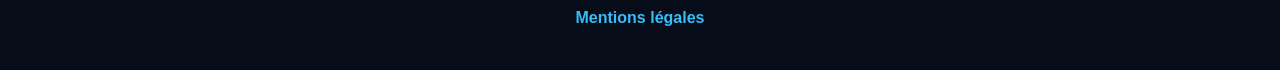
==== commit f938e6be: "Ajoute page detail projet Tresors des Fagnes" ====
--- a/index.html
+++ b/index.html
@@ -383,6 +383,11 @@
           <div class="project-actions">
             <a href="https://adam-arnaud.github.io/tresors-des-fagnes/" target="_blank" rel="noopener noreferrer"
               class="btn">Voir le site</a>
+
+            <a href="projet-tresors-des-fagnes.html" class="btn btn-secondary">
+              Voir le détail
+            </a>
+
             <span class="badge-private" title="Le code source de ce projet n'est pas public">
               <i class="fa-solid fa-lock"></i> Code privé
             </span>
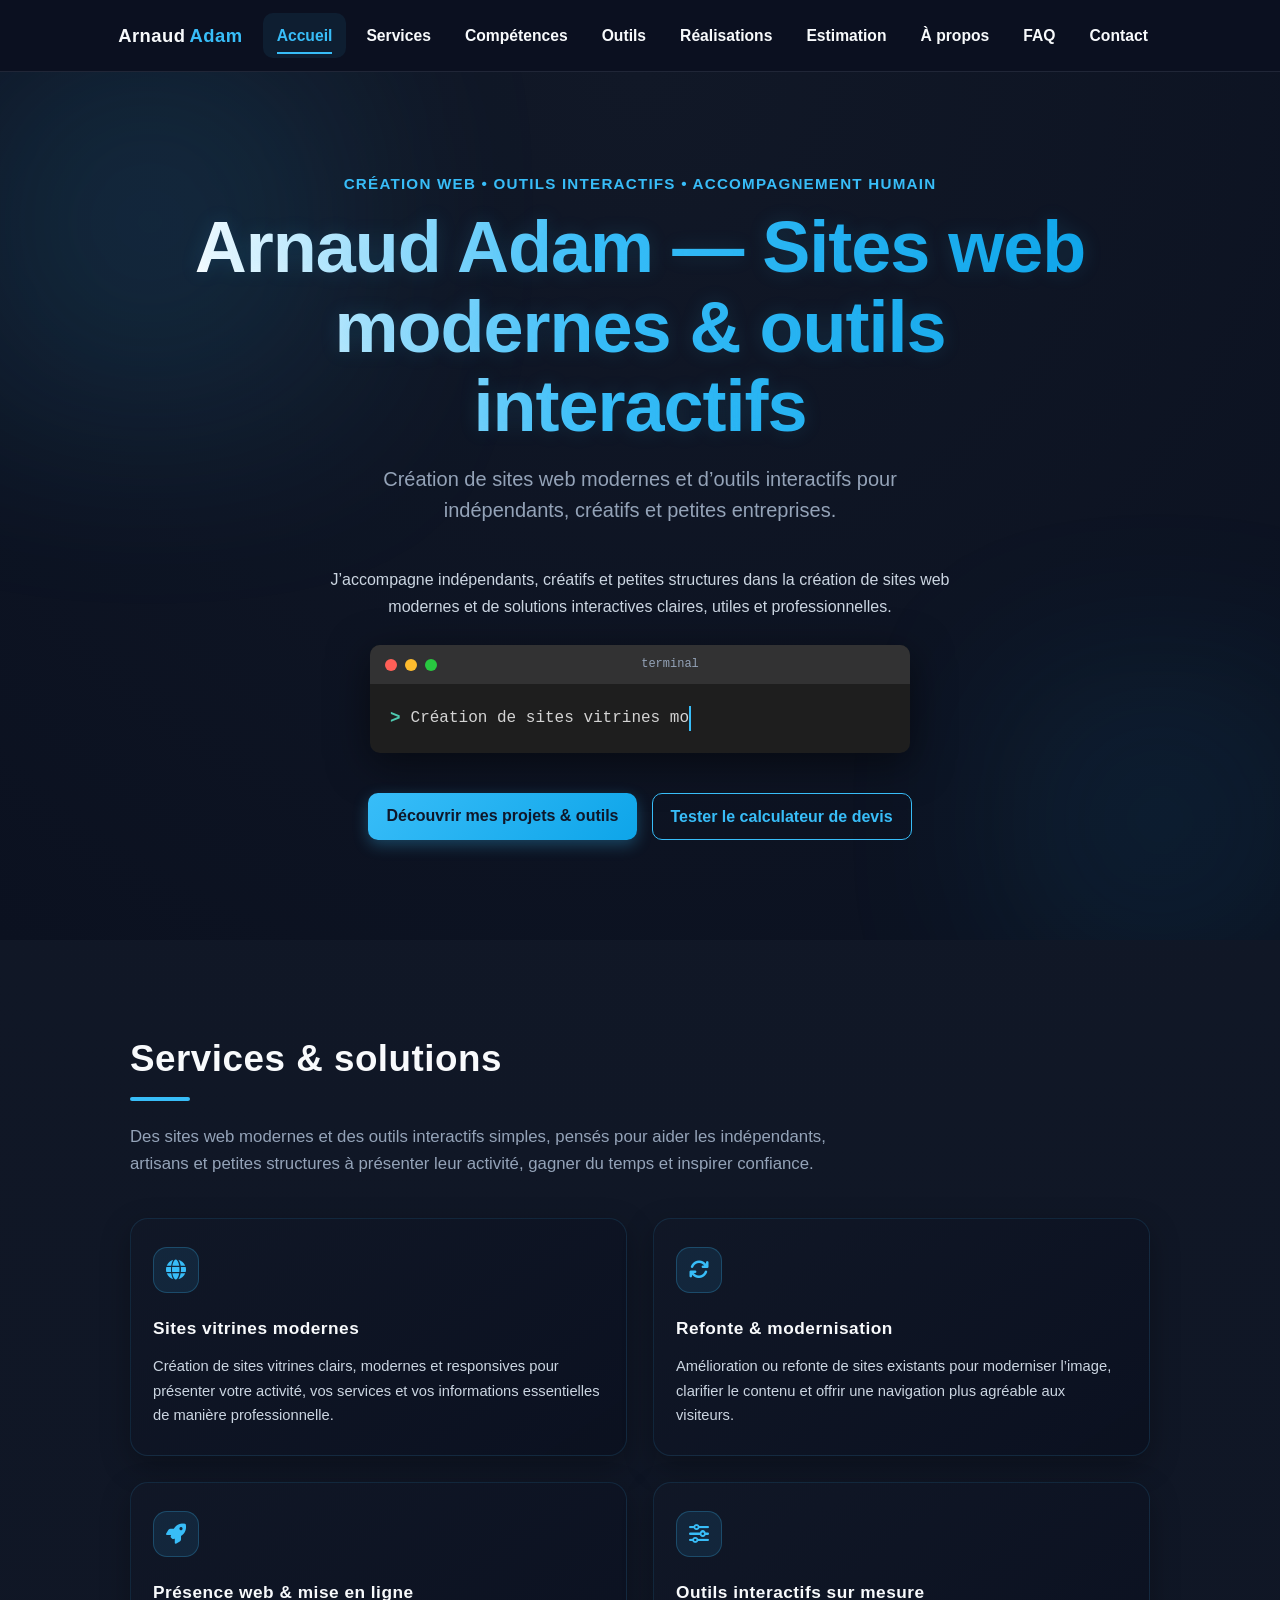
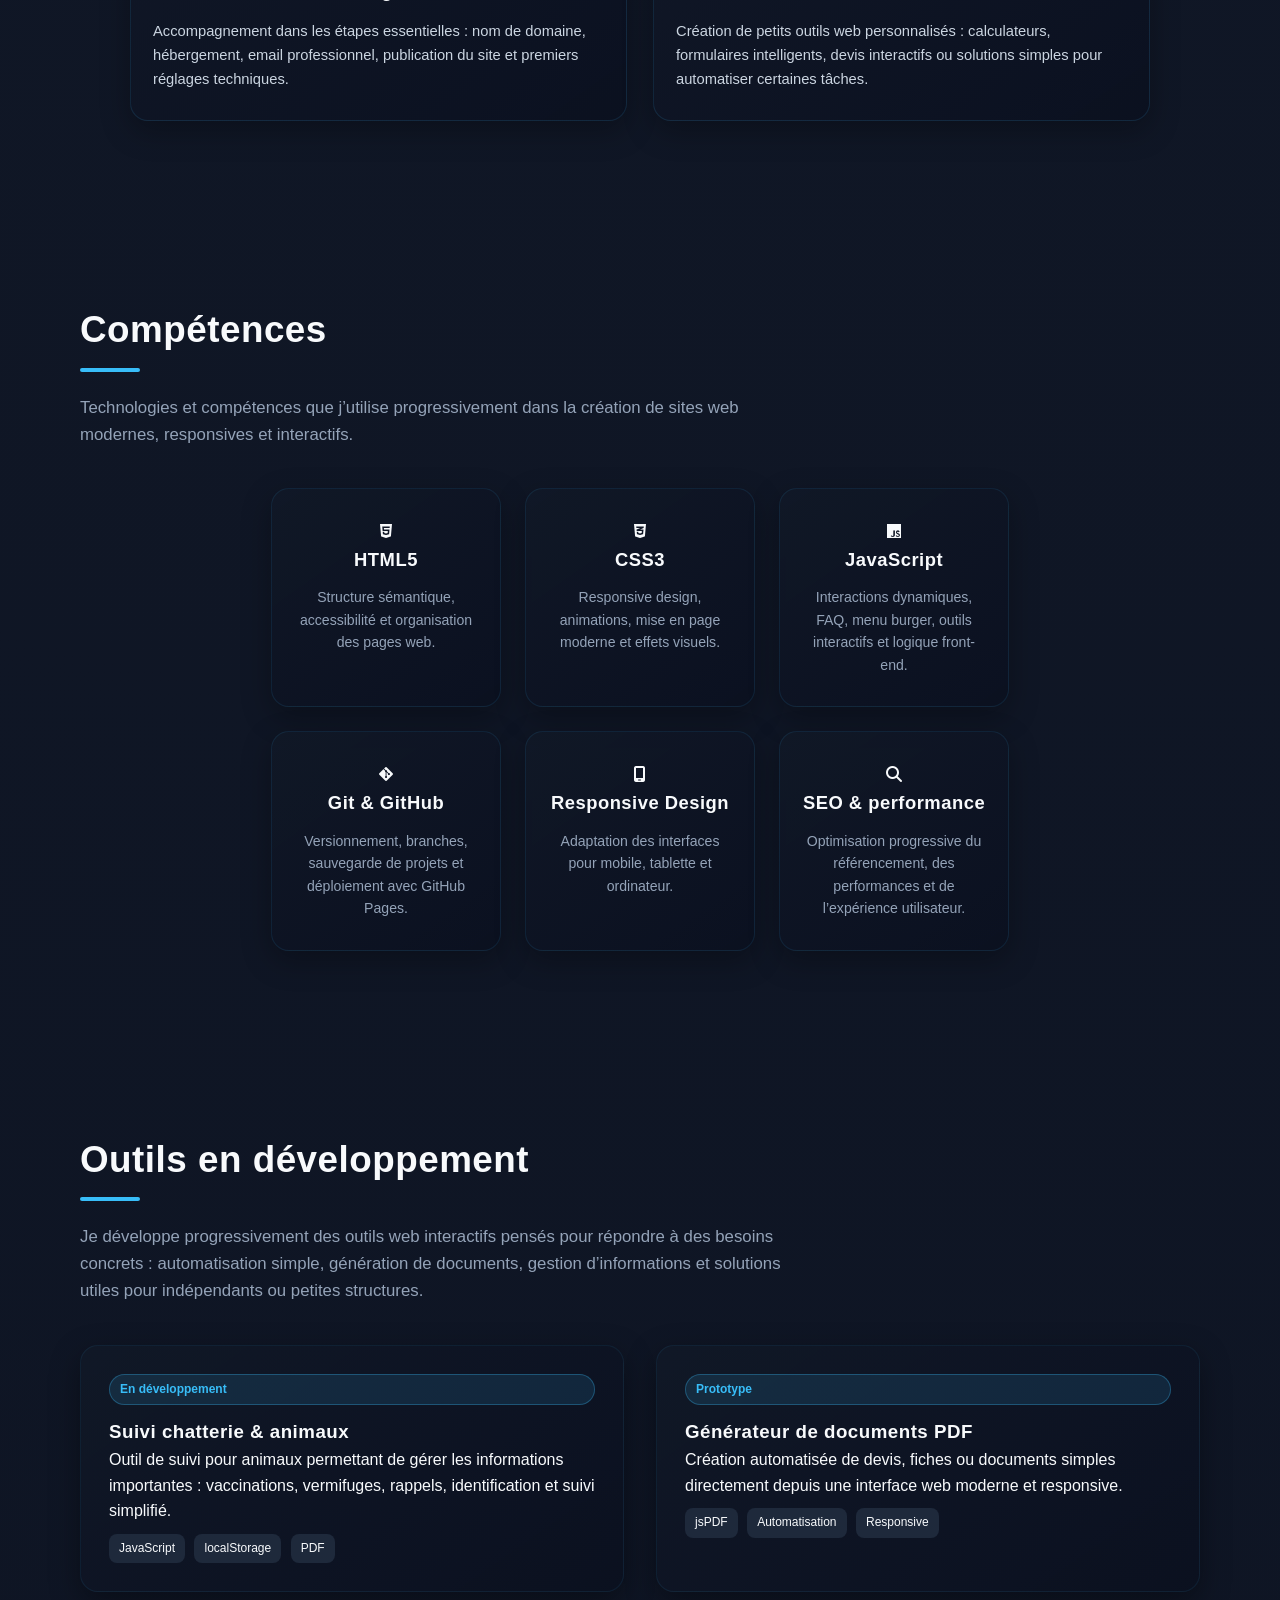
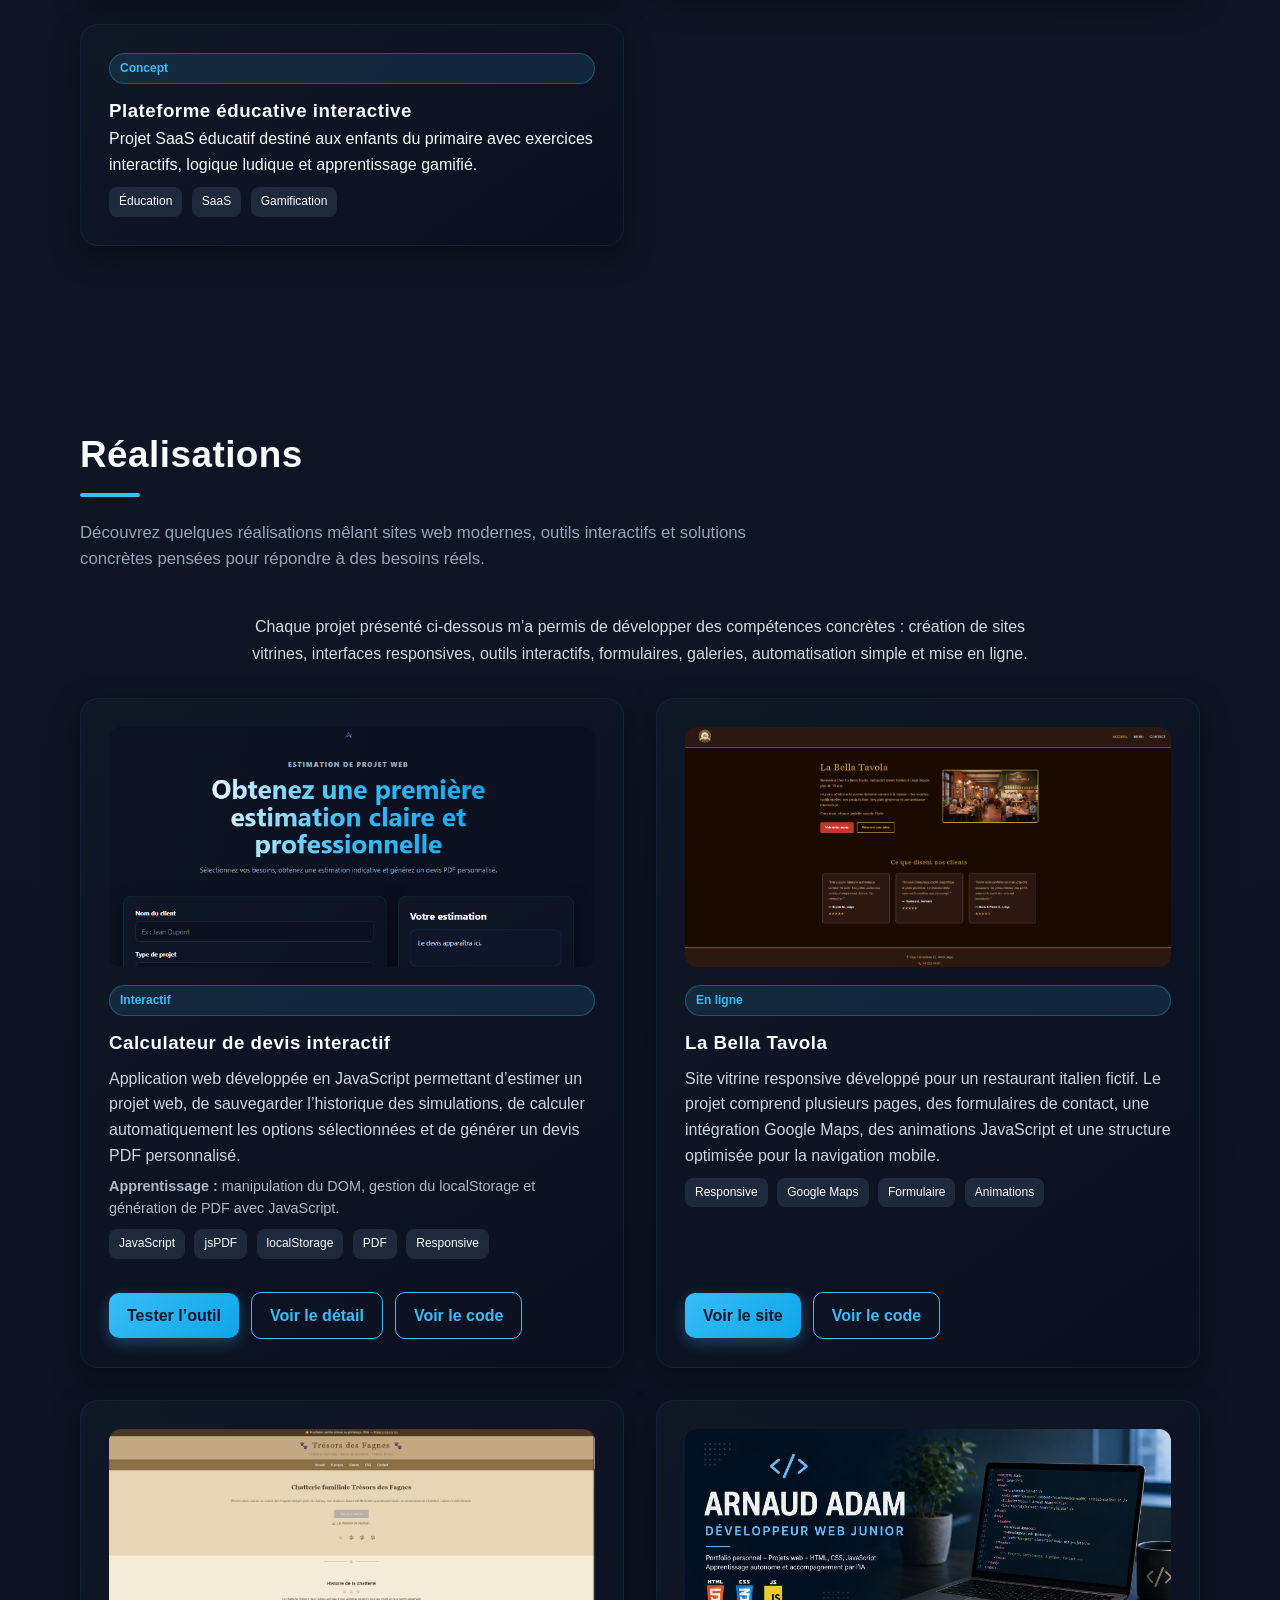
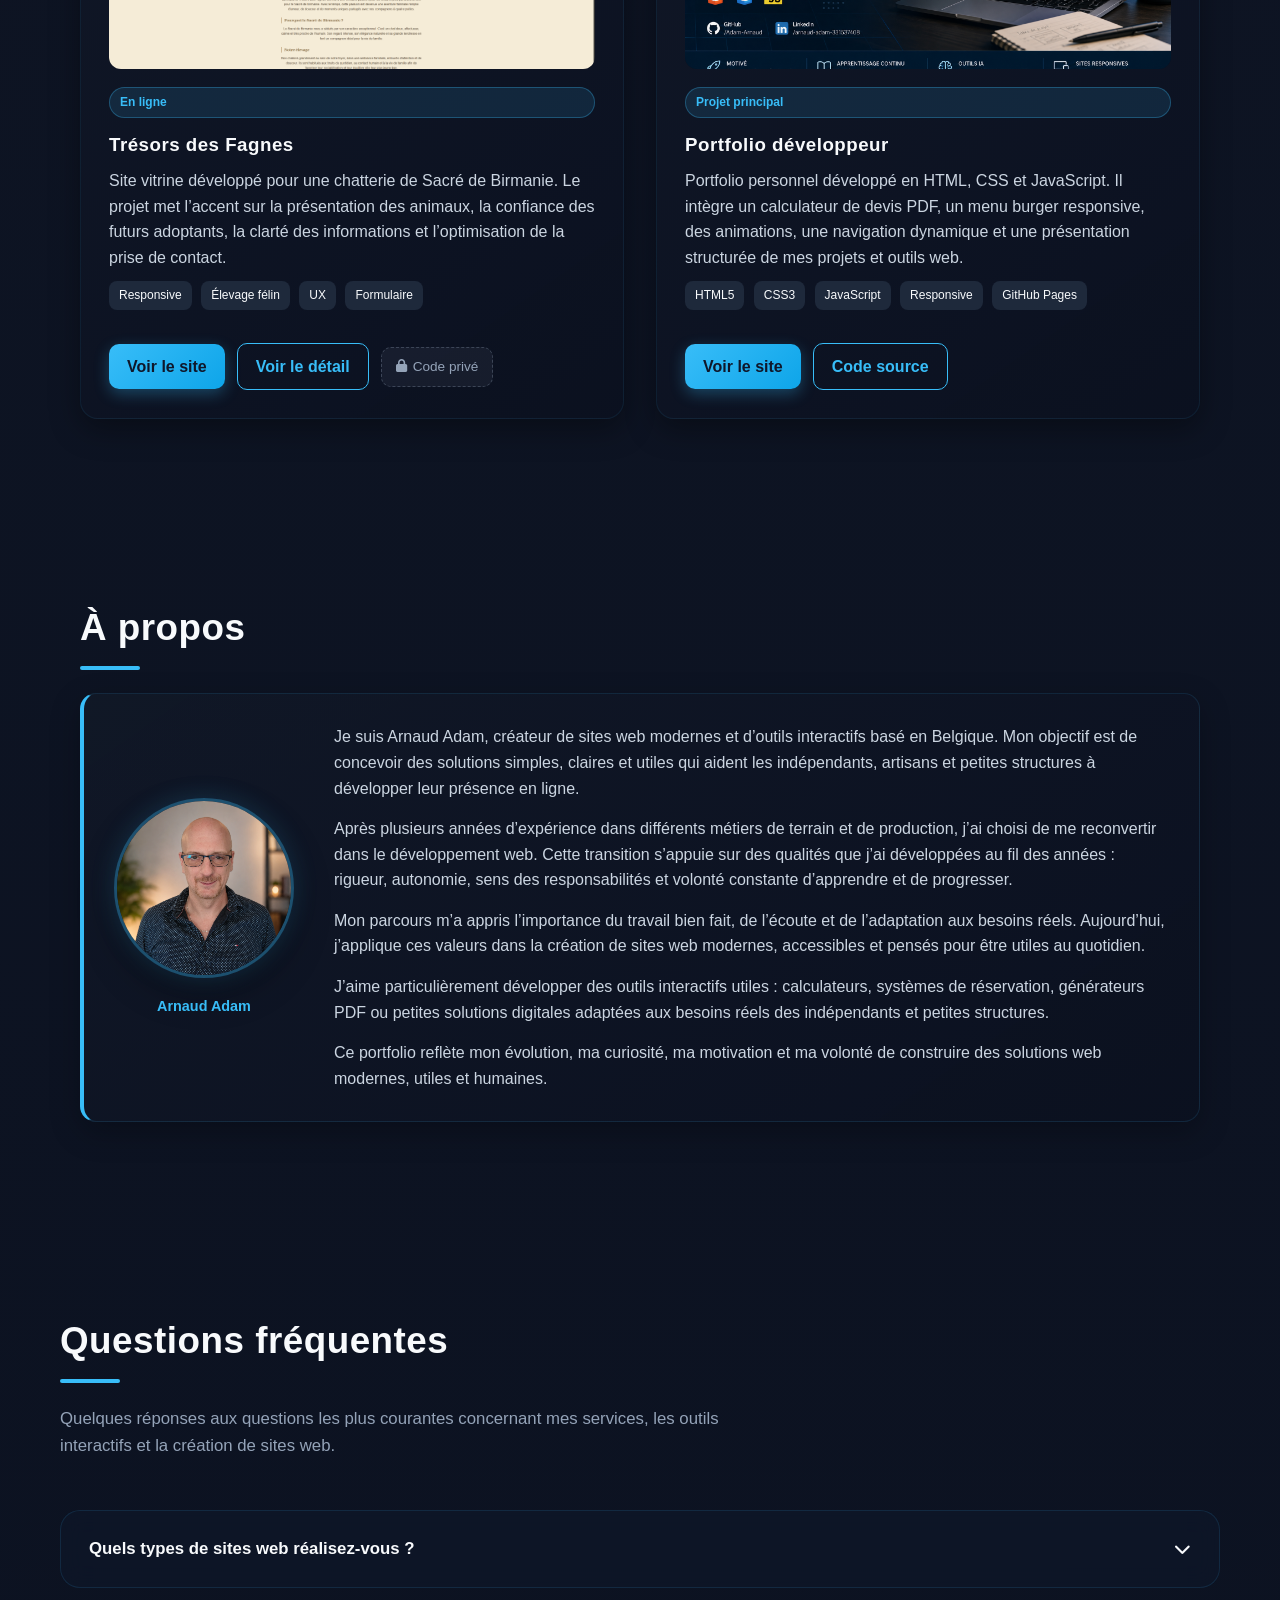
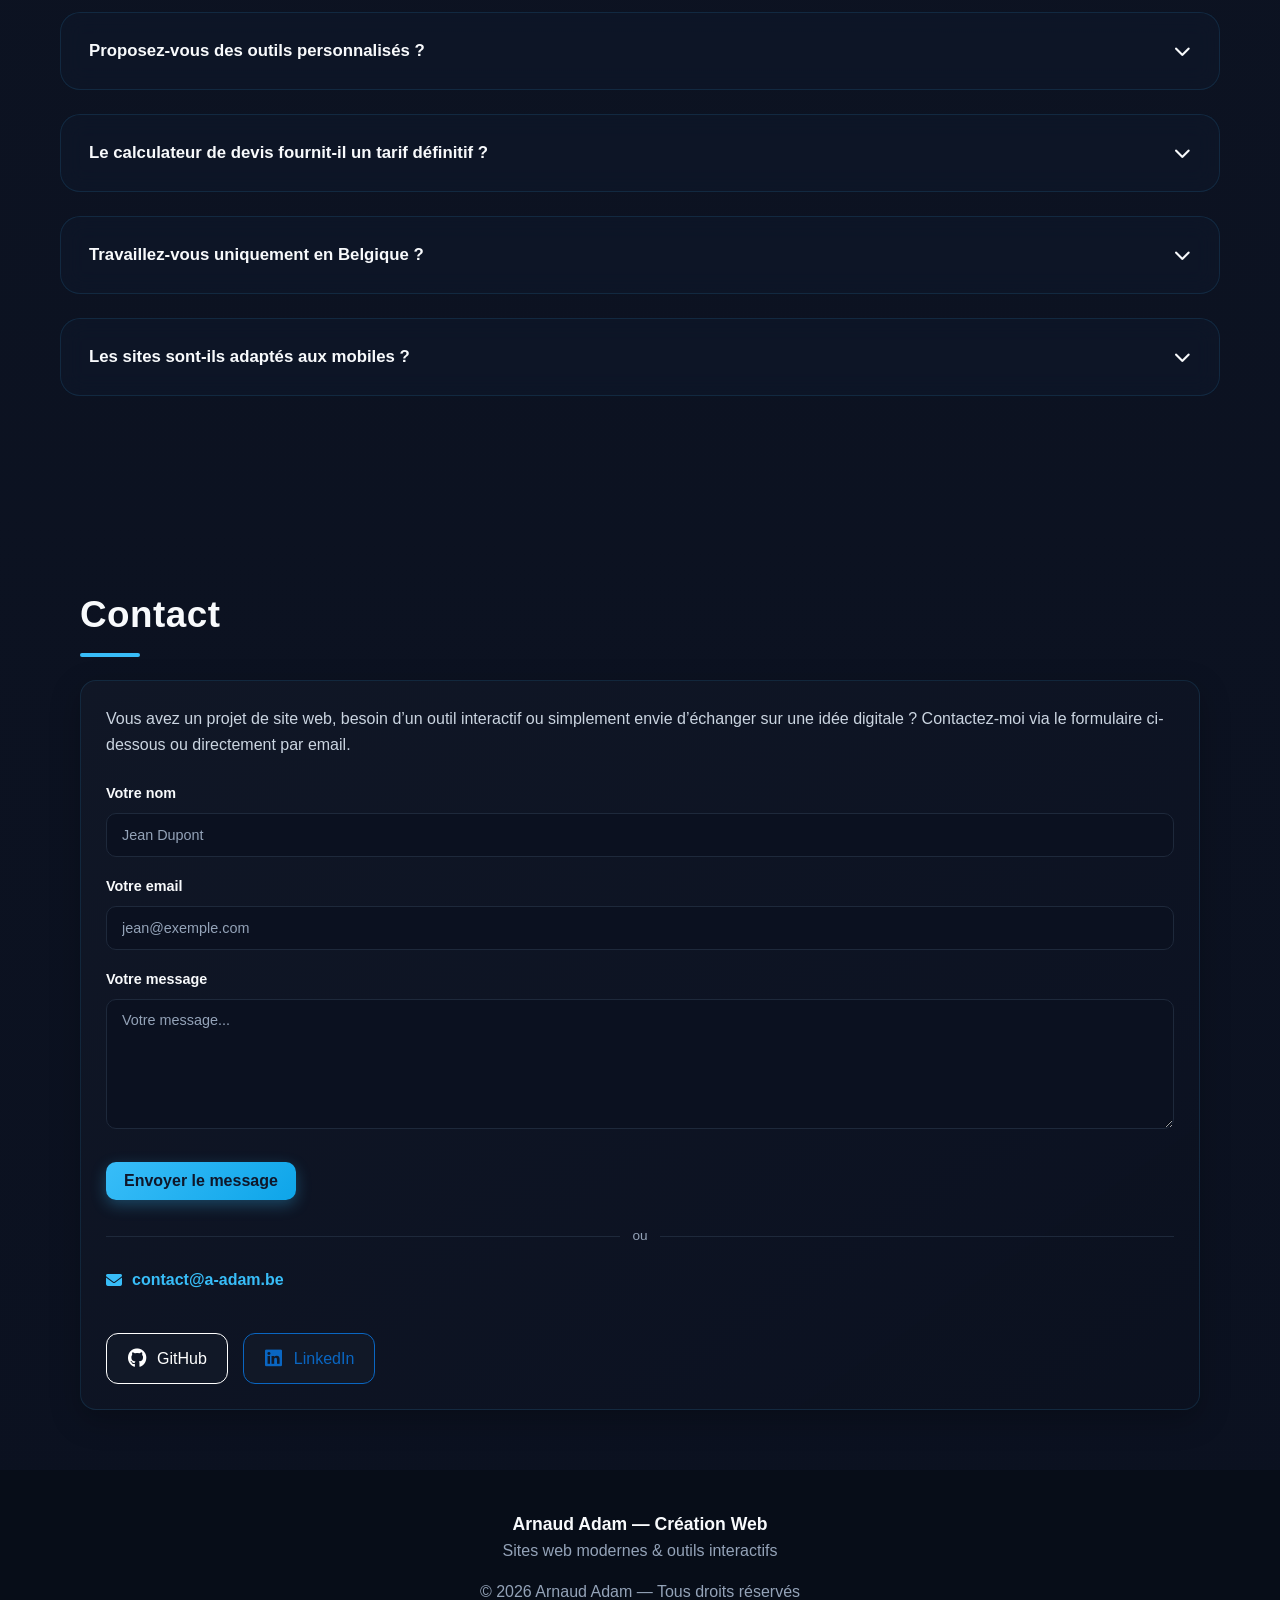
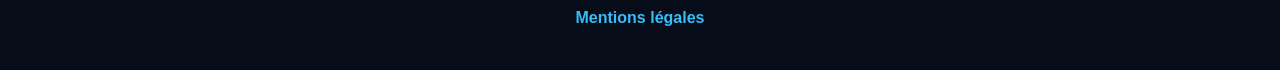
==== commit bc2e046b: "Ajoute page detail calculateur de devis" ====
--- a/index.html
+++ b/index.html
@@ -316,6 +316,10 @@
           <div class="project-actions">
             <a href="devis.html" class="btn">Tester l’outil</a>
 
+            <a href="projet-calculateur-devis.html" class="btn btn-secondary">
+              Voir le détail
+            </a>
+
             <a href="https://github.com/adam-arnaud/portfolio" target="_blank" rel="noopener noreferrer"
               class="btn btn-secondary">
               Voir le code
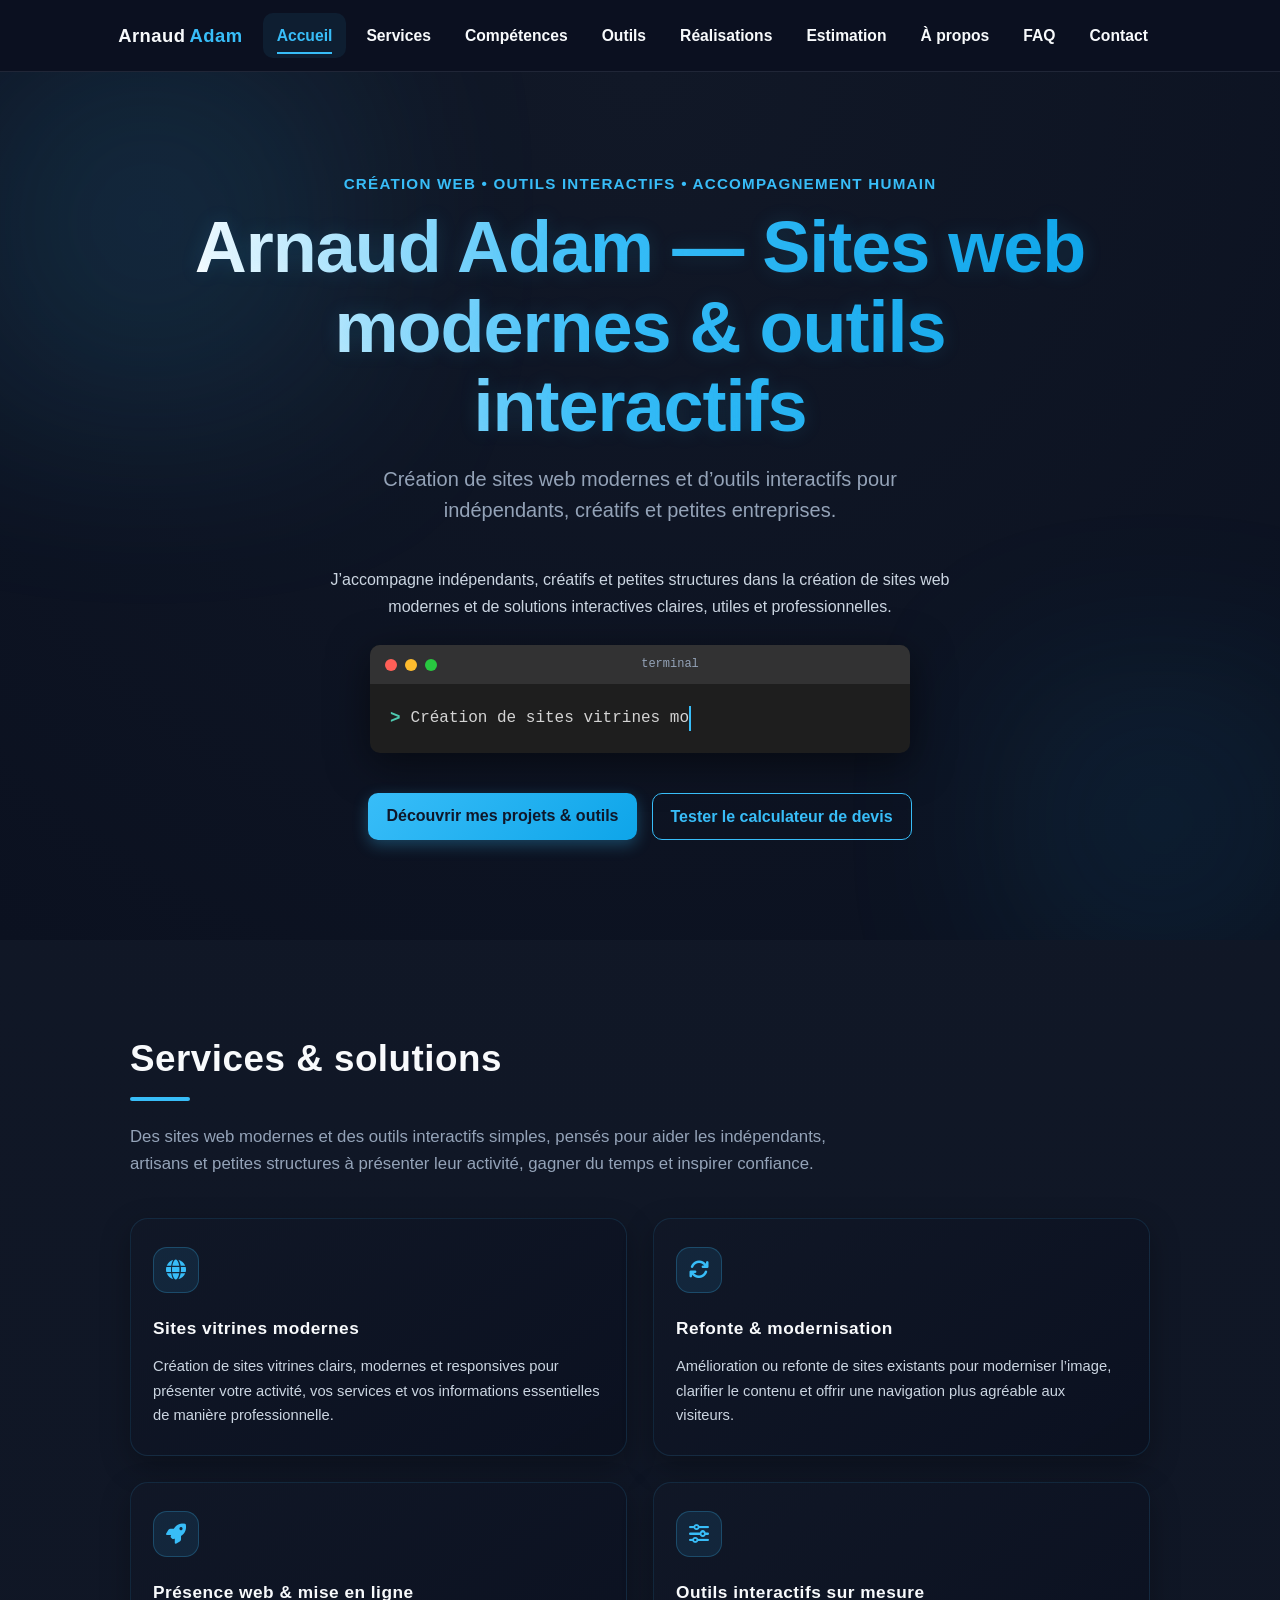
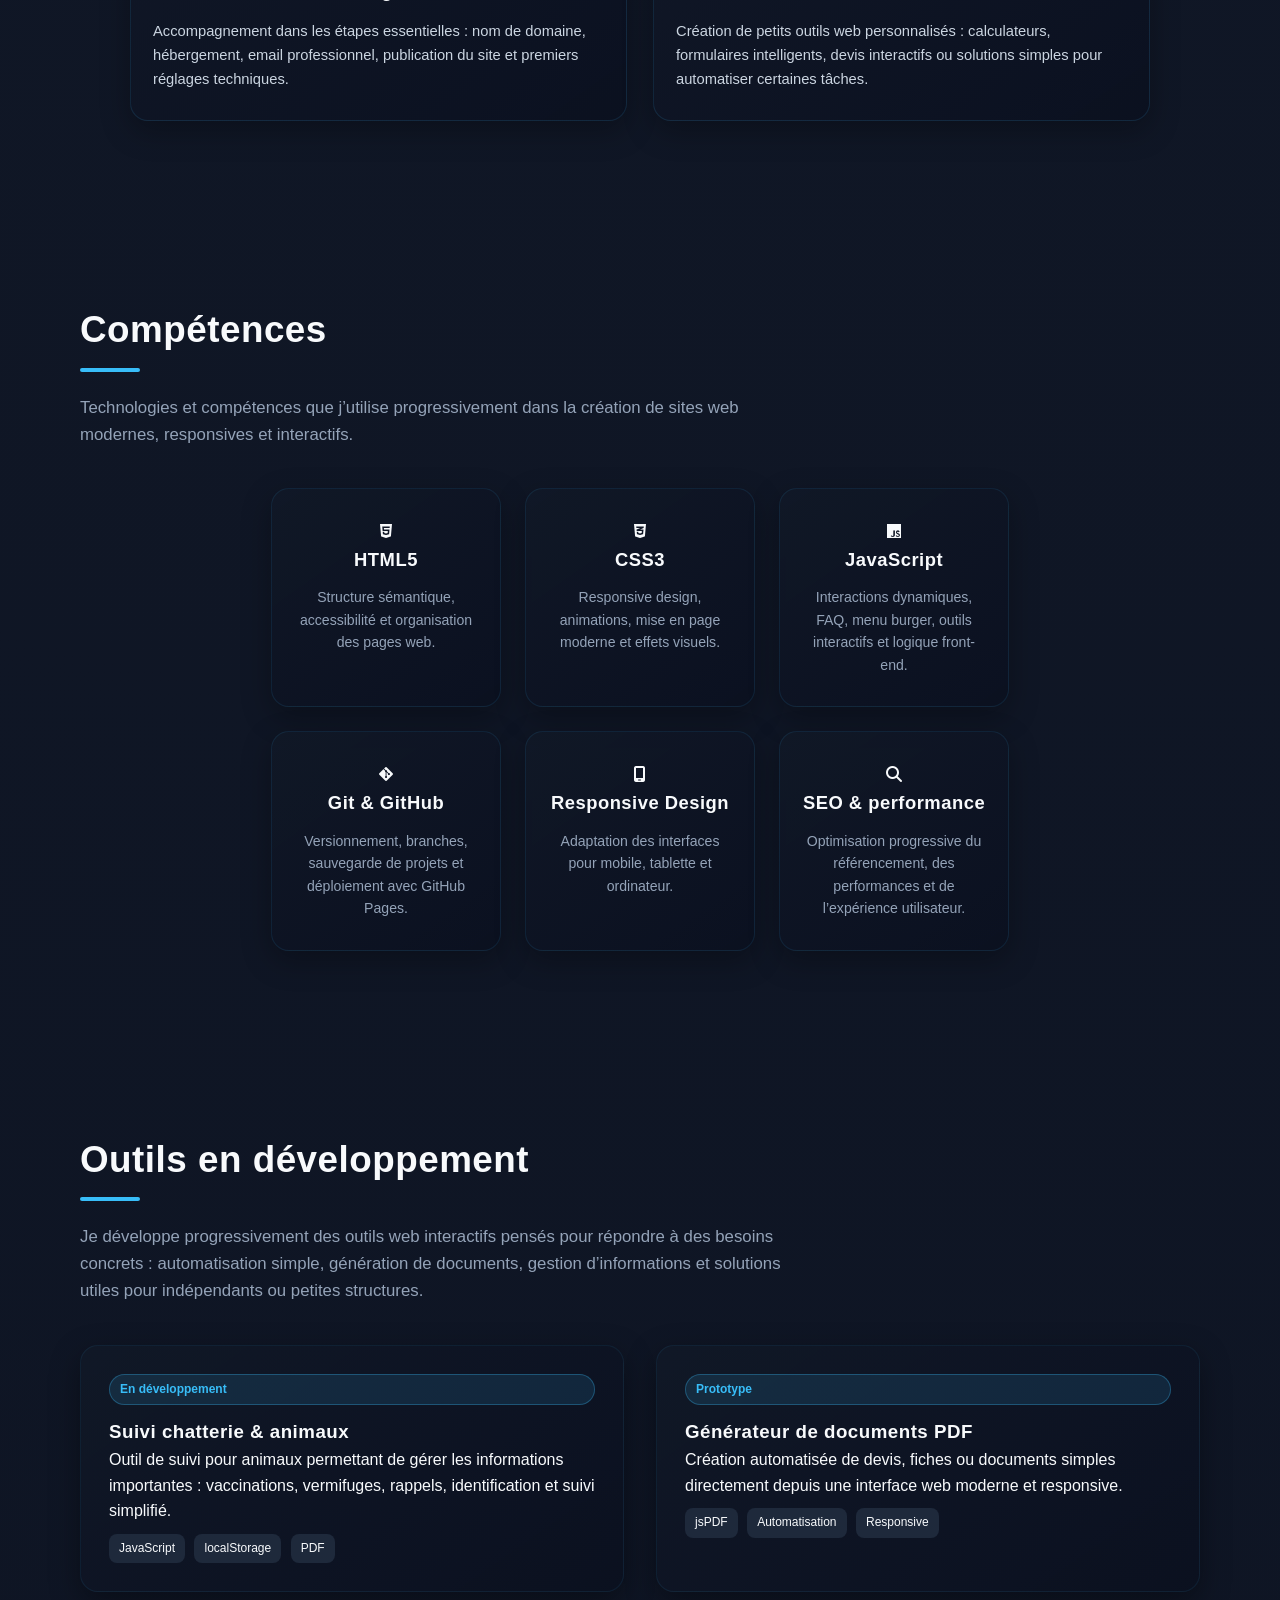
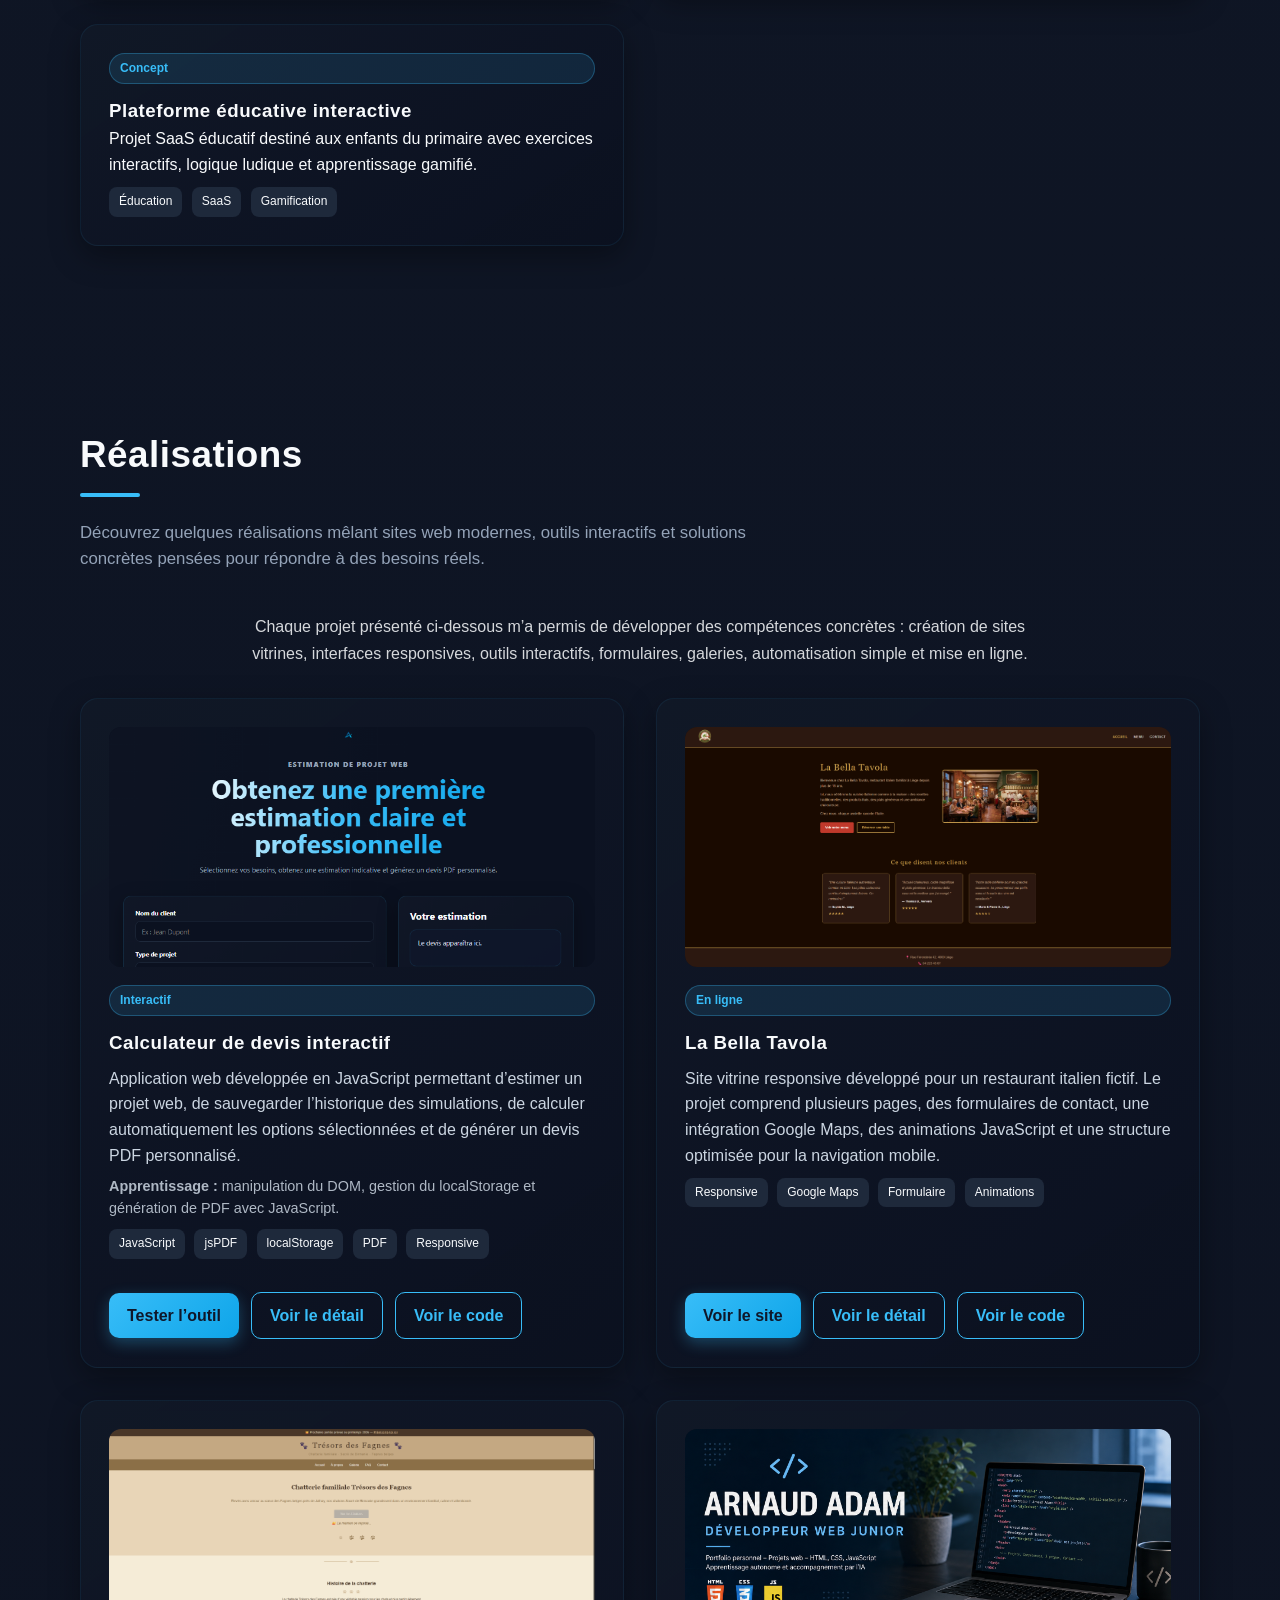
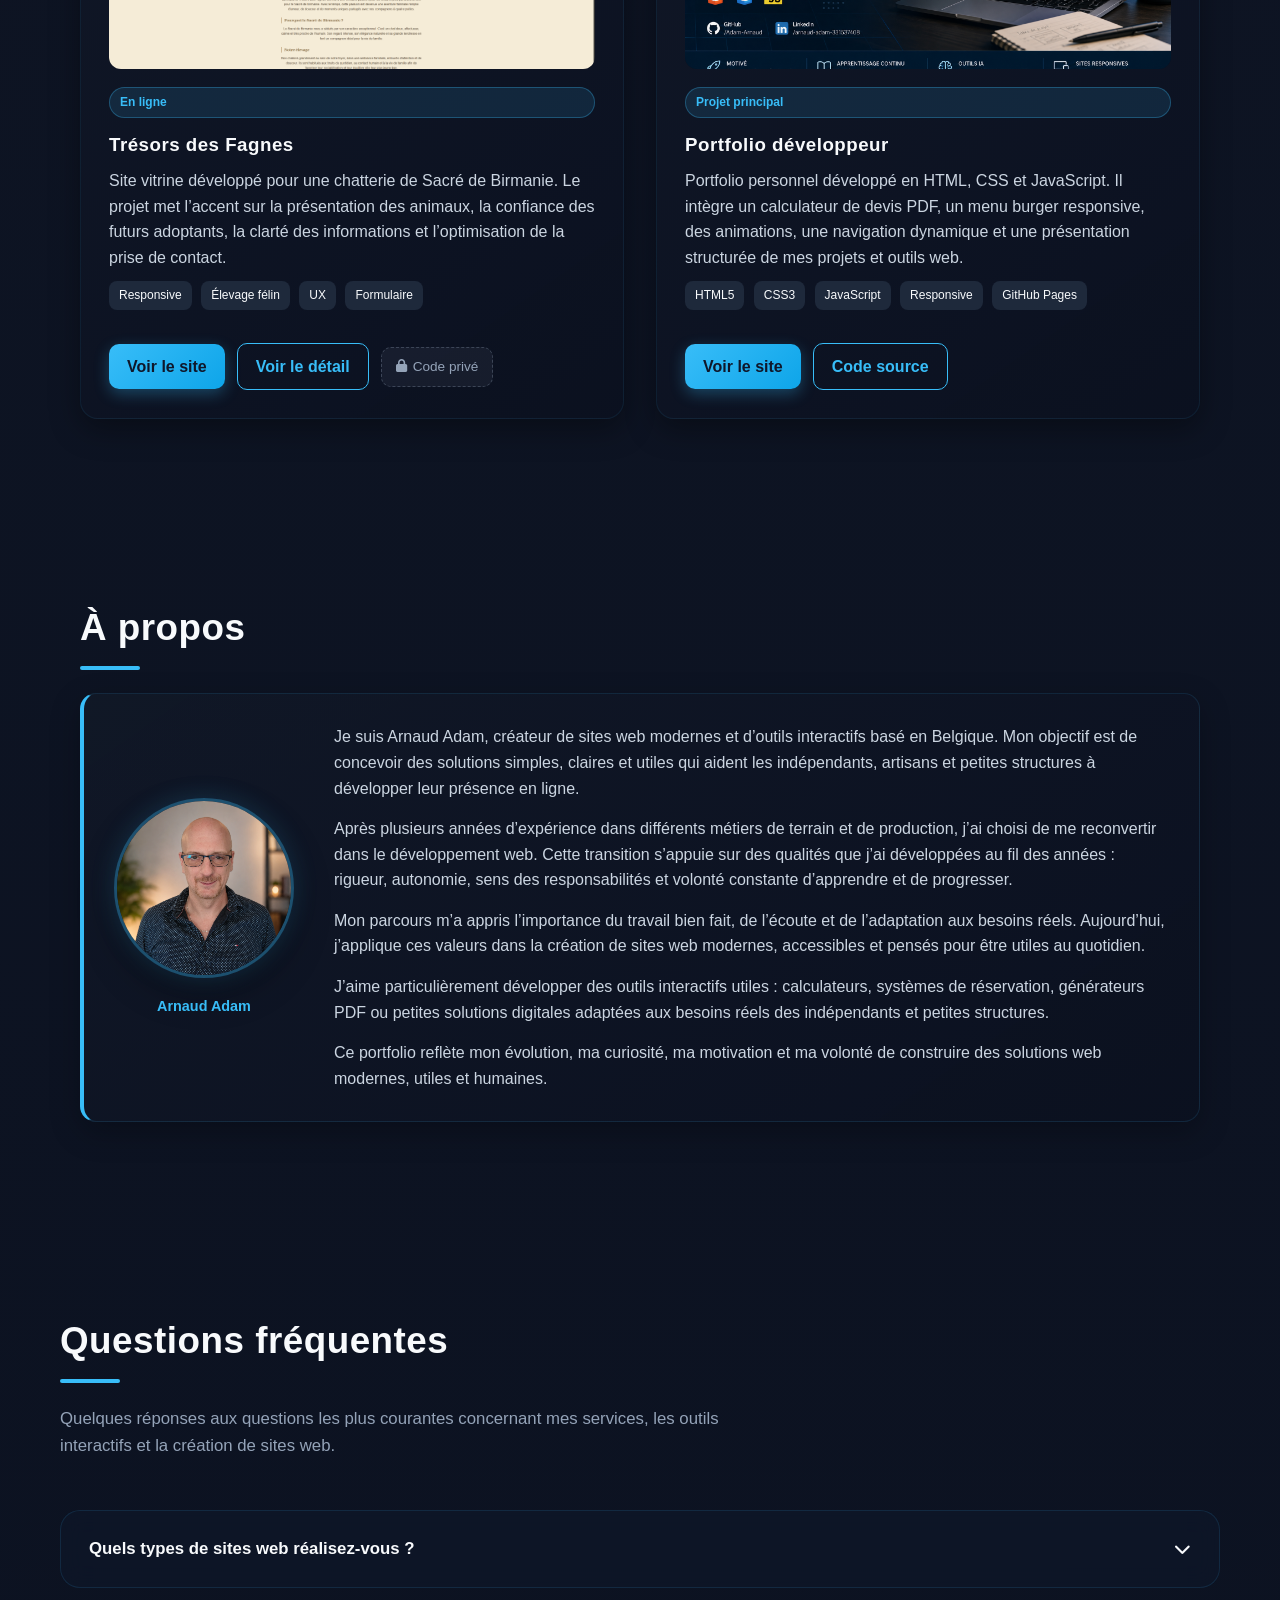
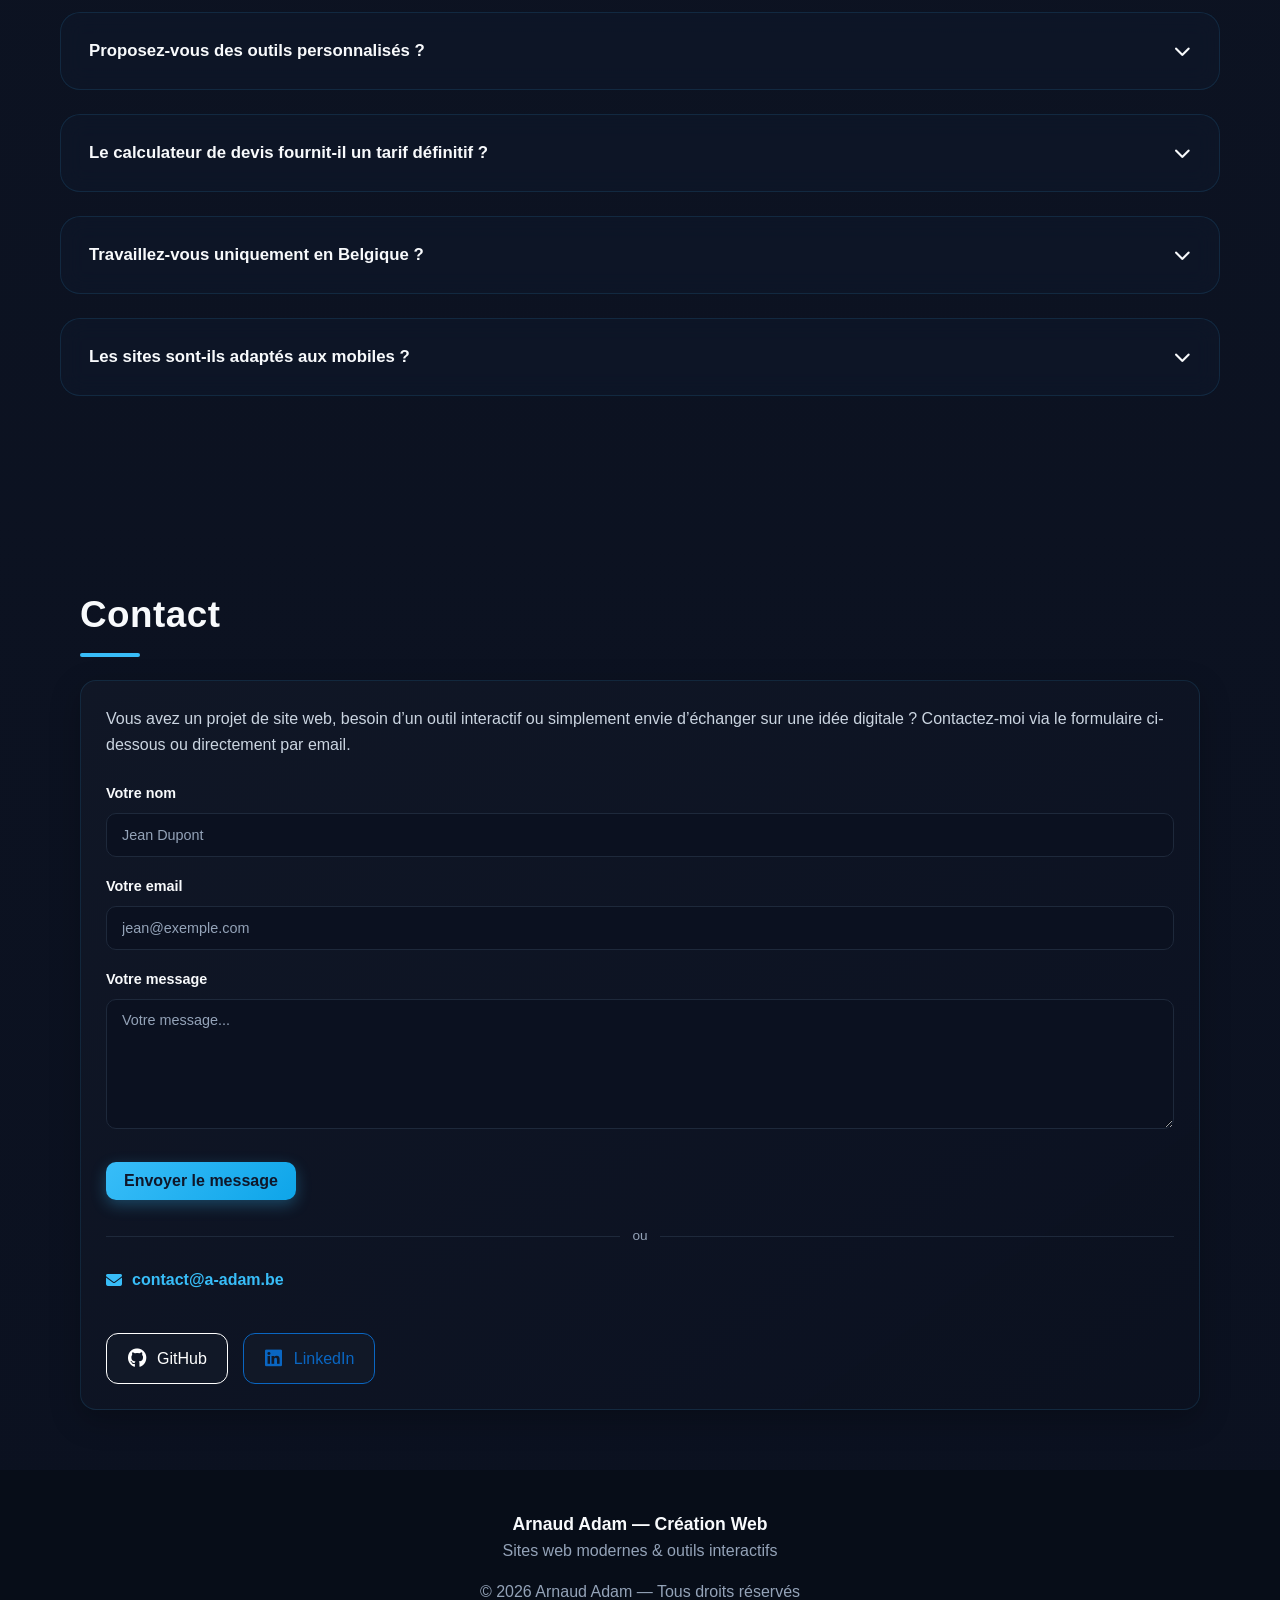
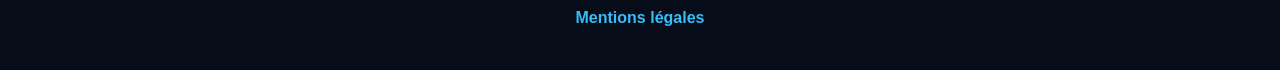
==== commit 5555f4af: "Ajoute page detail La Bella Tavola" ====
--- a/index.html
+++ b/index.html
@@ -355,6 +355,11 @@
           <div class="project-actions">
             <a href="https://adam-arnaud.github.io/la-bella-tavola/" target="_blank" rel="noopener noreferrer"
               class="btn">Voir le site</a>
+
+            <a href="projet-la-bella-tavola.html" class="btn btn-secondary">
+              Voir le détail
+            </a>
+
             <a href="https://github.com/adam-arnaud/la-bella-tavola" target="_blank" rel="noopener noreferrer"
               class="btn btn-secondary">Voir le code</a>
           </div>
